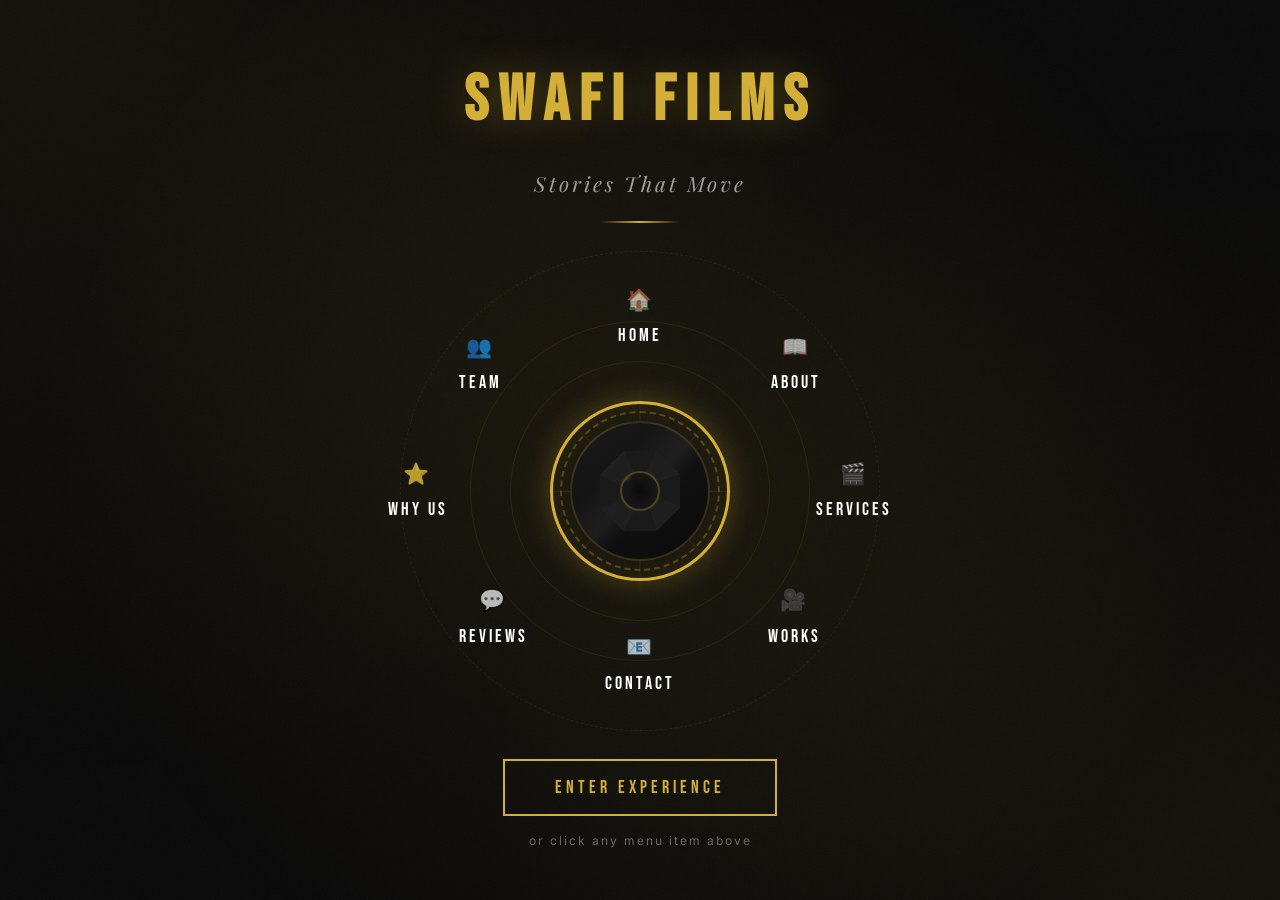
==== index.html @ fe1f670f "changes to team card-partners-contacts-mobile navbar-maps" ====
<!DOCTYPE html>
<html lang="en">
<head>
    <meta charset="UTF-8">
    <meta name="viewport" content="width=device-width, initial-scale=1.0">
    <title>Swafi Films — Stories That Move</title>
    <link rel="icon" href="images\jpeg.jpg" type="image/x-icon">
    <style>
        @import url('https://fonts.googleapis.com/css2?family=Bebas+Neue&family=Playfair+Display:wght@400;700;900&family=Inter:wght@300;400;500;600&display=swap');
        
        * {
            margin: 0;
            padding: 0;
            box-sizing: border-box;
        }
        
        :root {
            --black: #0a0a0a;
            --charcoal: #1a1a1a;
            --dark-gray: #2a2a2a;
            --gold: #d4af37;
            --gold-light: #f4d467;
            --royal-blue: #4169e1;
            --white: #ffffff;
            --gray: #a0a0a0;
        }
        
        html {
            scroll-behavior: smooth;
        }
        
        body {
            font-family: 'Inter', sans-serif;
            background: var(--black);
            color: var(--white);
            overflow-x: hidden;
            line-height: 1.6;
        }
        
        /* ===== SPLASH SCREEN ===== */
        .splash-screen {
            position: fixed;
            top: 0;
            left: 0;
            width: 100%;
            height: 100%;
            background: var(--black);
            z-index: 99999;
            display: flex;
            flex-direction: column;
            align-items: center;
            justify-content: space-between;
            padding: 50px 20px;
            transition: opacity 1s ease, visibility 1s ease, transform 1s ease;
        }
        
        .splash-screen.hidden {
            opacity: 0;
            visibility: hidden;
            transform: scale(1.1);
            pointer-events: none;
        }
        
        .splash-bg {
            position: absolute;
            top: 0;
            left: 0;
            width: 100%;
            height: 100%;
            overflow: hidden;
            pointer-events: none;
        }
        
        .splash-bg::before {
            content: '';
            position: absolute;
            top: 50%;
            left: 50%;
            transform: translate(-50%, -50%);
            width: 150%;
            height: 150%;
            background: 
                radial-gradient(circle at 50% 50%, rgba(212, 175, 55, 0.08) 0%, transparent 50%),
                radial-gradient(circle at 20% 20%, rgba(212, 175, 55, 0.05) 0%, transparent 40%),
                radial-gradient(circle at 80% 80%, rgba(212, 175, 55, 0.05) 0%, transparent 40%);
            animation: rotateBg 30s linear infinite;
        }
        
        @keyframes rotateBg {
            from { transform: translate(-50%, -50%) rotate(0deg); }
            to { transform: translate(-50%, -50%) rotate(360deg); }
        }
        
        .splash-bg::after {
            content: '';
            position: absolute;
            top: 0;
            left: 0;
            width: 100%;
            height: 100%;
            opacity: 0.03;
            background-image: url("data:image/svg+xml,%3Csvg viewBox='0 0 400 400' xmlns='http://www.w3.org/2000/svg'%3E%3Cfilter id='noiseFilter'%3E%3CfeTurbulence type='fractalNoise' baseFrequency='6.29' numOctaves='6' stitchTiles='stitch'/%3E%3C/filter%3E%3Crect width='100%25' height='100%25' filter='url(%23noiseFilter)'/%3E%3C/svg%3E");
        }
        
        /* Splash Header */
        .splash-header {
            position: relative;
            z-index: 10;
            text-align: center;
            opacity: 0;
            animation: fadeInDown 1s ease 0.3s forwards;
        }
        
        /* Custom Logo Container */
        .splash-logo-container {
            margin-bottom: 15px;
        }
        
        .splash-logo-image {
            max-width: 200px;
            height: auto;
            filter: drop-shadow(0 0 20px rgba(212, 175, 55, 0.3));
            transition: all 0.4s ease;
        }
        
        .splash-logo-image:hover {
            filter: drop-shadow(0 0 40px rgba(212, 175, 55, 0.6));
            transform: scale(1.05);
        }
        
        .splash-logo-text {
            font-family: 'Bebas Neue', sans-serif;
            font-size: clamp(2.5rem, 6vw, 4rem);
            letter-spacing: 10px;
            color: var(--gold);
            text-transform: uppercase;
            text-shadow: 0 0 40px rgba(212, 175, 55, 0.3);
        }
        
        .splash-tagline {
            font-family: 'Playfair Display', serif;
            font-size: clamp(1rem, 2vw, 1.3rem);
            font-style: italic;
            color: var(--gray);
            letter-spacing: 3px;
            margin-top: 10px;
        }
        
        .splash-divider {
            width: 80px;
            height: 2px;
            background: linear-gradient(90deg, transparent, var(--gold), transparent);
            margin: 20px auto 0;
            opacity: 0;
            animation: expandLine 1s ease 0.8s forwards;
        }
        
        @keyframes fadeInDown {
            from { opacity: 0; transform: translateY(-30px); }
            to { opacity: 1; transform: translateY(0); }
        }
        
        @keyframes expandLine {
            from { opacity: 0; width: 0; }
            to { opacity: 1; width: 80px; }
        }
        
        /* Splash Center */
        .splash-center {
            position: relative;
            z-index: 10;
            display: flex;
            align-items: center;
            justify-content: center;
            flex: 1;
        }
        
        /* Camera Lens */
        .camera-lens {
            position: relative;
            width: 180px;
            height: 180px;
            display: flex;
            align-items: center;
            justify-content: center;
        }
        
        .lens-outer {
            position: absolute;
            width: 100%;
            height: 100%;
            border-radius: 50%;
            border: 3px solid var(--gold);
            box-shadow: 0 0 30px rgba(212, 175, 55, 0.3), inset 0 0 30px rgba(212, 175, 55, 0.1);
            animation: pulseOuter 3s ease-in-out infinite;
        }
        
        @keyframes pulseOuter {
            0%, 100% { box-shadow: 0 0 30px rgba(212, 175, 55, 0.3), inset 0 0 30px rgba(212, 175, 55, 0.1); }
            50% { box-shadow: 0 0 50px rgba(212, 175, 55, 0.5), inset 0 0 40px rgba(212, 175, 55, 0.2); }
        }
        
        .focus-ring {
            position: absolute;
            width: 160px;
            height: 160px;
            border-radius: 50%;
            border: 2px dashed rgba(212, 175, 55, 0.3);
            animation: rotateFocus 10s linear infinite;
        }
        
        @keyframes rotateFocus {
            from { transform: rotate(0deg); }
            to { transform: rotate(360deg); }
        }
        
        .lens-body {
            position: absolute;
            width: 140px;
            height: 140px;
            border-radius: 50%;
            background: linear-gradient(145deg, #1a1a1a, #0a0a0a);
            border: 2px solid rgba(212, 175, 55, 0.2);
            display: flex;
            align-items: center;
            justify-content: center;
            overflow: hidden;
        }
        
        .lens-body::before {
            content: '';
            position: absolute;
            top: -50%;
            left: -50%;
            width: 200%;
            height: 200%;
            background: linear-gradient(135deg, transparent 40%, rgba(255, 255, 255, 0.03) 45%, rgba(255, 255, 255, 0.05) 50%, transparent 55%);
            animation: glassReflection 4s ease-in-out infinite;
        }
        
        @keyframes glassReflection {
            0%, 100% { transform: translateX(-30%) translateY(-30%) rotate(0deg); }
            50% { transform: translateX(30%) translateY(30%) rotate(10deg); }
        }
        
        .aperture {
            position: relative;
            width: 100px;
            height: 100px;
            display: flex;
            align-items: center;
            justify-content: center;
        }
        
        .aperture-blade {
            position: absolute;
            width: 0;
            height: 0;
            border-style: solid;
        }
        
        .aperture-blade:nth-child(1) { border-width: 50px 17px 0 17px; border-color: #1a1a1a transparent transparent transparent; transform: rotate(0deg) translateY(-15px); animation: blade1 4s ease-in-out infinite; }
        .aperture-blade:nth-child(2) { border-width: 50px 17px 0 17px; border-color: #1f1f1f transparent transparent transparent; transform: rotate(45deg) translateY(-15px); animation: blade2 4s ease-in-out infinite 0.1s; }
        .aperture-blade:nth-child(3) { border-width: 50px 17px 0 17px; border-color: #1a1a1a transparent transparent transparent; transform: rotate(90deg) translateY(-15px); animation: blade3 4s ease-in-out infinite 0.2s; }
        .aperture-blade:nth-child(4) { border-width: 50px 17px 0 17px; border-color: #1f1f1f transparent transparent transparent; transform: rotate(135deg) translateY(-15px); animation: blade4 4s ease-in-out infinite 0.3s; }
        .aperture-blade:nth-child(5) { border-width: 50px 17px 0 17px; border-color: #1a1a1a transparent transparent transparent; transform: rotate(180deg) translateY(-15px); animation: blade5 4s ease-in-out infinite 0.4s; }
        .aperture-blade:nth-child(6) { border-width: 50px 17px 0 17px; border-color: #1f1f1f transparent transparent transparent; transform: rotate(225deg) translateY(-15px); animation: blade6 4s ease-in-out infinite 0.5s; }
        .aperture-blade:nth-child(7) { border-width: 50px 17px 0 17px; border-color: #1a1a1a transparent transparent transparent; transform: rotate(270deg) translateY(-15px); animation: blade7 4s ease-in-out infinite 0.6s; }
        .aperture-blade:nth-child(8) { border-width: 50px 17px 0 17px; border-color: #1f1f1f transparent transparent transparent; transform: rotate(315deg) translateY(-15px); animation: blade8 4s ease-in-out infinite 0.7s; }
        
        @keyframes blade1 { 0%, 100% { transform: rotate(0deg) translateY(-15px); } 50% { transform: rotate(0deg) translateY(-28px); } }
        @keyframes blade2 { 0%, 100% { transform: rotate(45deg) translateY(-15px); } 50% { transform: rotate(45deg) translateY(-28px); } }
        @keyframes blade3 { 0%, 100% { transform: rotate(90deg) translateY(-15px); } 50% { transform: rotate(90deg) translateY(-28px); } }
        @keyframes blade4 { 0%, 100% { transform: rotate(135deg) translateY(-15px); } 50% { transform: rotate(135deg) translateY(-28px); } }
        @keyframes blade5 { 0%, 100% { transform: rotate(180deg) translateY(-15px); } 50% { transform: rotate(180deg) translateY(-28px); } }
        @keyframes blade6 { 0%, 100% { transform: rotate(225deg) translateY(-15px); } 50% { transform: rotate(225deg) translateY(-28px); } }
        @keyframes blade7 { 0%, 100% { transform: rotate(270deg) translateY(-15px); } 50% { transform: rotate(270deg) translateY(-28px); } }
        @keyframes blade8 { 0%, 100% { transform: rotate(315deg) translateY(-15px); } 50% { transform: rotate(315deg) translateY(-28px); } }
        
        .aperture-center {
            position: absolute;
            width: 40px;
            height: 40px;
            border-radius: 50%;
            background: radial-gradient(circle, #0a0a0a 0%, #151515 50%, #1a1a1a 100%);
            border: 2px solid rgba(212, 175, 55, 0.3);
            z-index: 10;
            animation: irisAdjust 4s ease-in-out infinite;
            overflow: hidden;
        }
        
        @keyframes irisAdjust {
            0%, 100% { width: 40px; height: 40px; }
            50% { width: 60px; height: 60px; }
        }
        
        .aperture-center::before {
            content: '';
            position: absolute;
            width: 6px;
            height: 6px;
            background: rgba(212, 175, 55, 0.8);
            border-radius: 50%;
            filter: blur(2px);
            animation: lensFlare 4s ease-in-out infinite;
        }
        
        @keyframes lensFlare {
            0%, 100% { opacity: 0.5; transform: translate(-10px, -10px); }
            50% { opacity: 1; transform: translate(10px, 10px); }
        }
        
        /* Circular Navigation */
        .circular-nav {
            position: absolute;
            width: 420px;
            height: 420px;
            display: flex;
            align-items: center;
            justify-content: center;
        }
        
        .nav-item {
            position: absolute;
            text-decoration: none;
            color: var(--white);
            font-family: 'Bebas Neue', sans-serif;
            font-size: 1.1rem;
            letter-spacing: 3px;
            text-transform: uppercase;
            transition: all 0.4s cubic-bezier(0.4, 0, 0.2, 1);
            opacity: 0;
            display: flex;
            flex-direction: column;
            align-items: center;
            gap: 5px;
            padding: 8px;
        }
        
        .nav-item .nav-icon {
            font-size: 1.3rem;
            opacity: 0.7;
            transition: all 0.3s ease;
        }
        
        .nav-item .nav-text {
            position: relative;
        }
        
        .nav-item .nav-text::after {
            content: '';
            position: absolute;
            bottom: -4px;
            left: 50%;
            transform: translateX(-50%);
            width: 0;
            height: 2px;
            background: var(--gold);
            transition: width 0.3s ease;
        }
        
        .nav-item:hover {
            color: var(--gold);
            text-shadow: 0 0 30px rgba(212, 175, 55, 0.8);
        }
        
        .nav-item:hover .nav-icon {
            opacity: 1;
            transform: scale(1.3) rotate(10deg);
        }
        
        .nav-item:hover .nav-text::after {
            width: 100%;
        }
        
        .nav-item:nth-child(1) { top: -5px; left: 50%; transform: translateX(-50%); animation: navAppear 0.6s ease 1s forwards; }
        .nav-item:nth-child(2) { top: 10%; right: 5%; animation: navAppear 0.6s ease 1.1s forwards; }
        .nav-item:nth-child(3) { top: 50%; right: -12%; transform: translateY(-50%); animation: navAppear 0.6s ease 1.2s forwards; }
        .nav-item:nth-child(4) { bottom: 10%; right: 5%; animation: navAppear 0.6s ease 1.3s forwards; }
        .nav-item:nth-child(5) { bottom: -5px; left: 50%; transform: translateX(-50%); animation: navAppear 0.6s ease 1.4s forwards; }
        .nav-item:nth-child(6) { bottom: 10%; left: 5%; animation: navAppear 0.6s ease 1.5s forwards; }
        .nav-item:nth-child(7) { top: 50%; left: -12%; transform: translateY(-50%); animation: navAppear 0.6s ease 1.6s forwards; }
        .nav-item:nth-child(8) { top: 10%; left: 5%; animation: navAppear 0.6s ease 1.7s forwards; }
        
        @keyframes navAppear {
            from { opacity: 0; }
            to { opacity: 1; }
        }
        
        .nav-item:nth-child(1):hover { transform: translateX(-50%) scale(1.15); }
        .nav-item:nth-child(3):hover { transform: translateY(-50%) scale(1.15); }
        .nav-item:nth-child(5):hover { transform: translateX(-50%) scale(1.15); }
        .nav-item:nth-child(7):hover { transform: translateY(-50%) scale(1.15); }
        
        /* Connecting Lines */
        .nav-lines {
            position: absolute;
            width: 100%;
            height: 100%;
            pointer-events: none;
        }
        
        .nav-line {
            position: absolute;
            top: 50%;
            left: 50%;
            width: 100px;
            height: 1px;
            background: linear-gradient(90deg, rgba(212, 175, 55, 0.4), transparent);
            transform-origin: left center;
            opacity: 0;
        }
        
        .nav-line:nth-child(1) { transform: rotate(-90deg); animation: lineAppear 0.5s ease 1s forwards; }
        .nav-line:nth-child(2) { transform: rotate(-45deg); animation: lineAppear 0.5s ease 1.1s forwards; }
        .nav-line:nth-child(3) { transform: rotate(0deg); animation: lineAppear 0.5s ease 1.2s forwards; }
        .nav-line:nth-child(4) { transform: rotate(45deg); animation: lineAppear 0.5s ease 1.3s forwards; }
        .nav-line:nth-child(5) { transform: rotate(90deg); animation: lineAppear 0.5s ease 1.4s forwards; }
        .nav-line:nth-child(6) { transform: rotate(135deg); animation: lineAppear 0.5s ease 1.5s forwards; }
        .nav-line:nth-child(7) { transform: rotate(180deg); animation: lineAppear 0.5s ease 1.6s forwards; }
        .nav-line:nth-child(8) { transform: rotate(225deg); animation: lineAppear 0.5s ease 1.7s forwards; }
        
        @keyframes lineAppear {
            from { opacity: 0; width: 0; }
            to { opacity: 1; width: 100px; }
        }
        
        /* Decorative Circles */
        .deco-circles {
            position: absolute;
            width: 100%;
            height: 100%;
            pointer-events: none;
        }
        
        .deco-circle {
            position: absolute;
            top: 50%;
            left: 50%;
            transform: translate(-50%, -50%);
            border: 1px solid rgba(212, 175, 55, 0.1);
            border-radius: 50%;
            opacity: 0;
        }
        
        .deco-circle:nth-child(1) { width: 260px; height: 260px; animation: decoAppear 0.8s ease 0.5s forwards, rotateDecoSlow 60s linear infinite; }
        .deco-circle:nth-child(2) { width: 340px; height: 340px; animation: decoAppear 0.8s ease 0.7s forwards, rotateDecoReverse 80s linear infinite; }
        .deco-circle:nth-child(3) { width: 480px; height: 480px; border-style: dashed; animation: decoAppear 0.8s ease 0.9s forwards, rotateDecoSlow 100s linear infinite; }
        
        @keyframes decoAppear {
            from { opacity: 0; transform: translate(-50%, -50%) scale(0.8); }
            to { opacity: 1; transform: translate(-50%, -50%) scale(1); }
        }
        
        @keyframes rotateDecoSlow {
            from { transform: translate(-50%, -50%) rotate(0deg); }
            to { transform: translate(-50%, -50%) rotate(360deg); }
        }
        
        @keyframes rotateDecoReverse {
            from { transform: translate(-50%, -50%) rotate(360deg); }
            to { transform: translate(-50%, -50%) rotate(0deg); }
        }
        
        /* Splash Footer */
        .splash-footer {
            position: relative;
            z-index: 10;
            text-align: center;
            opacity: 0;
            animation: fadeInUp 1s ease 1.8s forwards;
        }
        
        @keyframes fadeInUp {
            from { opacity: 0; transform: translateY(30px); }
            to { opacity: 1; transform: translateY(0); }
        }
        
        .enter-site {
            padding: 16px 50px;
            background: transparent;
            border: 2px solid var(--gold);
            color: var(--gold);
            font-family: 'Bebas Neue', sans-serif;
            font-size: 1.1rem;
            letter-spacing: 4px;
            text-transform: uppercase;
            cursor: pointer;
            transition: all 0.4s ease;
            position: relative;
            overflow: hidden;
        }
        
        .enter-site::before {
            content: '';
            position: absolute;
            top: 0;
            left: -100%;
            width: 100%;
            height: 100%;
            background: var(--gold);
            transition: left 0.4s ease;
            z-index: -1;
        }
        
        .enter-site:hover::before {
            left: 0;
        }
        
        .enter-site:hover {
            color: var(--black);
            box-shadow: 0 0 40px rgba(212, 175, 55, 0.5);
            transform: translateY(-3px);
        }
        
        .splash-hint {
            margin-top: 15px;
            font-size: 0.75rem;
            color: var(--gray);
            letter-spacing: 2px;
            opacity: 0.6;
        }
        
        /* ===== MAIN CONTENT ===== */
        .main-content {
            display: none;
            opacity: 0;
            transition: opacity 0.8s ease;
        }
        
        .main-content.visible {
            display: block;
            opacity: 1;
        }
        
        /* Film Grain */
        body::before {
            content: '';
            position: fixed;
            top: 0;
            left: 0;
            width: 100%;
            height: 100%;
            opacity: 0.03;
            z-index: 9998;
            pointer-events: none;
            background-image: url("data:image/svg+xml,%3Csvg viewBox='0 0 400 400' xmlns='http://www.w3.org/2000/svg'%3E%3Cfilter id='noiseFilter'%3E%3CfeTurbulence type='fractalNoise' baseFrequency='6.29' numOctaves='6' stitchTiles='stitch'/%3E%3C/filter%3E%3Crect width='100%25' height='100%25' filter='url(%23noiseFilter)'/%3E%3C/svg%3E");
        }
        
        /* Scroll Progress */
        .scroll-progress {
            position: fixed;
            top: 0;
            left: 0;
            width: 0%;
            height: 3px;
            background: linear-gradient(90deg, var(--gold), var(--gold-light));
            z-index: 10001;
        }
        
        /* Navigation */
        nav {
            position: fixed;
            top: 0;
            left: 0;
            width: 100%;
            padding: 1rem 5%;
            z-index: 1000;
            display: flex;
            justify-content: space-between;
            align-items: center;
            transition: all 0.4s ease;
            background: rgba(10, 10, 10, 0.3);
            backdrop-filter: blur(10px);
            border-bottom: 1px solid rgba(212, 175, 55, 0.1);
        }
        
        nav.scrolled {
            background: rgba(10, 10, 10, 0.85);
            backdrop-filter: blur(20px);
            padding: 0.7rem 5%;
            box-shadow: 0 5px 30px rgba(0, 0, 0, 0.3);
        }
        
        /* Logo */
        .logo {
            display: flex;
            align-items: center;
            gap: 12px;
            cursor: pointer;
            transition: all 0.3s ease;
        }
        
        .logo:hover {
            transform: scale(1.03);
        }
        
        .logo-image {
            height: 70px ;
            width: auto;
            filter: drop-shadow(0 0 10px rgba(212, 175, 55, 0.3));
            transition: all 0.3s ease;
        }
        
        .logo:hover .logo-image {
            filter: drop-shadow(0 0 20px rgba(212, 175, 55, 0.6));
        }
        
        .logo-text {
            font-family: 'Bebas Neue', sans-serif;
            font-size: 1.6rem;
            letter-spacing: 3px;
            color: var(--gold);
        }
        
        .nav-links {
            display: flex;
            gap: 2.5rem;
            list-style: none;
        }
        
        .nav-links a {
            color: var(--royal-blue);
            text-decoration: none;
            font-weight: 500;
            transition: all 0.3s ease;
            position: relative;
            padding: 5px 0;
        }
        
        .nav-links a::after {
            content: '';
            position: absolute;
            bottom: 0;
            left: 0;
            width: 0;
            height: 2px;
            background: var(--gold);
            transition: width 0.3s ease;
        }
        
        .nav-links a:hover { color: var(--gold); }
        .nav-links a:hover::after { width: 100%; }
        
        .menu-toggle {
            display: none;
            flex-direction: column;
            gap: 5px;
            cursor: pointer;
        }
        
        .menu-toggle span {
            width: 28px;
            height: 2px;
            background: var(--gold);
            transition: all 0.3s ease;
        }
        
        /* ===== ANIMATIONS ===== */
        
        .fade-up {
            opacity: 0;
            transform: translateY(60px);
            transition: all 0.8s cubic-bezier(0.4, 0, 0.2, 1);
        }
        
        .fade-up.visible {
            opacity: 1;
            transform: translateY(0);
        }
        
        .fade-left {
            opacity: 0;
            transform: translateX(-60px);
            transition: all 0.8s cubic-bezier(0.4, 0, 0.2, 1);
        }
        
        .fade-left.visible {
            opacity: 1;
            transform: translateX(0);
        }
        
        .fade-right {
            opacity: 0;
            transform: translateX(60px);
            transition: all 0.8s cubic-bezier(0.4, 0, 0.2, 1);
        }
        
        .fade-right.visible {
            opacity: 1;
            transform: translateX(0);
        }
        
        .scale-up {
            opacity: 0;
            transform: scale(0.8);
            transition: all 0.8s cubic-bezier(0.4, 0, 0.2, 1);
        }
        
        .scale-up.visible {
            opacity: 1;
            transform: scale(1);
        }
        
        .rotate-in {
            opacity: 0;
            transform: rotate(-10deg) scale(0.9);
            transition: all 0.8s cubic-bezier(0.4, 0, 0.2, 1);
        }
        
        .rotate-in.visible {
            opacity: 1;
            transform: rotate(0) scale(1);
        }
        
        .stagger-children > * {
            opacity: 0;
            transform: translateY(40px);
            transition: all 0.6s cubic-bezier(0.4, 0, 0.2, 1);
        }
        
        .stagger-children.visible > *:nth-child(1) { transition-delay: 0.1s; opacity: 1; transform: translateY(0); }
        .stagger-children.visible > *:nth-child(2) { transition-delay: 0.2s; opacity: 1; transform: translateY(0); }
        .stagger-children.visible > *:nth-child(3) { transition-delay: 0.3s; opacity: 1; transform: translateY(0); }
        .stagger-children.visible > *:nth-child(4) { transition-delay: 0.4s; opacity: 1; transform: translateY(0); }
        .stagger-children.visible > *:nth-child(5) { transition-delay: 0.5s; opacity: 1; transform: translateY(0); }
        .stagger-children.visible > *:nth-child(6) { transition-delay: 0.6s; opacity: 1; transform: translateY(0); }
        .stagger-children.visible > *:nth-child(n+7) { 
            transition-delay: 0.7s; 
            opacity: 1; 
            transform: translateY(0); 
        }

        /* Float Animation */
        @keyframes float {
            0%, 100% { transform: translateY(0); }
            50% { transform: translateY(-10px); }
        }
        
        .float {
            animation: float 3s ease-in-out infinite;
        }
        
        /* Pulse Animation */
        @keyframes pulse {
            0%, 100% { transform: scale(1); }
            50% { transform: scale(1.05); }
        }
        
        .pulse {
            animation: pulse 2s ease-in-out infinite;
        }
        
        /* Glow Animation */
        @keyframes glow {
            0%, 100% { box-shadow: 0 0 20px rgba(212, 175, 55, 0.3); }
            50% { box-shadow: 0 0 40px rgba(212, 175, 55, 0.6); }
        }
        
        /* Sections */
        section {
            padding: 8rem 5%;
            position: relative;
            overflow: hidden;
        }
        
        .section-title {
            font-family: 'Playfair Display', serif;
            font-size: clamp(2.5rem, 5vw, 4rem);
            font-weight: 900;
            color: var(--gold);
            margin-bottom: 1rem;
        }
        
        .section-subtitle {
            font-size: 1.2rem;
            color: var(--gray);
            margin-bottom: 4rem;
        }
        
        /* ===== HERO WITH PARALLAX ===== */
        .hero {
            height: 100vh;
            position: relative;
            display: flex;
            align-items: center;
            justify-content: center;
            overflow: hidden;
        }
        
        .hero-parallax-bg {
            position: absolute;
            top: -20%;
            left: 0;
            width: 100%;
            height: 140%;
            z-index: 1;
            will-change: transform;
        }
        
        .slideshow {
            position: absolute;
            top: 0;
            left: 0;
            width: 100%;
            height: 100%;
        }
        
        .slide {
            position: absolute;
            top: 0;
            left: 0;
            width: 100%;
            height: 100%;
            opacity: 0;
            visibility: hidden;
            transition: all 1s ease;
        }
        
        .slide.active {
            opacity: 1;
            visibility: visible;
        }
        
        .slide-bg {
            width: 100%;
            height: 100%;
            background-size: cover;
            background-position: center;
            background-attachment: fixed; /* Parallax effect */
            transition: transform 8s ease;
        }
        
        .slide.active .slide-bg {
            transform: scale(1.05);
        }
        
        .slide::after {
            content: '';
            position: absolute;
            top: 0;
            left: 0;
            width: 100%;
            height: 100%;
            background: linear-gradient(to bottom, rgba(10,10,10,0.4) 0%, rgba(10,10,10,0.6) 50%, rgba(10,10,10,0.95) 100%);
            z-index: 2;
        }
        
        .slide-content {
            position: absolute;
            top: 50%;
            left: 50%;
            transform: translate(-50%, -50%);
            z-index: 10;
            text-align: center;
            max-width: 1000px;
            width: 90%;
        }
        
        .slide-tag {
            display: inline-block;
            padding: 0.5rem 1.5rem;
            background: rgba(212, 175, 55, 0.2);
            border: 1px solid var(--gold);
            color: var(--gold);
            font-size: 0.85rem;
            font-weight: 600;
            letter-spacing: 3px;
            margin-bottom: 1.5rem;
            opacity: 0;
            transform: translateY(30px);
            transition: all 0.6s ease;
        }
        
        .slide.active .slide-tag {
            opacity: 1;
            transform: translateY(0);
            transition-delay: 0.3s;
        }
        
        .slide-title {
            font-family: 'Playfair Display', serif;
            font-size: clamp(2.5rem, 7vw, 5rem);
            font-weight: 900;
            line-height: 1.1;
            margin-bottom: 1.5rem;
            background: linear-gradient(135deg, var(--white), var(--gold-light), var(--gold));
            background-size: 200% 200%;
            -webkit-background-clip: text;
            -webkit-text-fill-color: transparent;
            opacity: 0;
            transform: translateY(50px);
            transition: all 0.8s ease;
        }
        
        .slide.active .slide-title {
            opacity: 1;
            transform: translateY(0);
            transition-delay: 0.5s;
            animation: shimmer 3s ease-in-out infinite, textGlow 2s ease-in-out infinite;
        }
        
        @keyframes shimmer {
            0%, 100% { background-position: 0% 50%; }
            50% { background-position: 100% 50%; }
        }
        
        @keyframes textGlow {
            0%, 100% { filter: drop-shadow(0 0 10px rgba(212, 175, 55, 0.3)); }
            50% { filter: drop-shadow(0 0 25px rgba(212, 175, 55, 0.6)); }
        }
        
        .slide-description {
            font-size: clamp(1rem, 2vw, 1.3rem);
            color: rgba(255,255,255,0.9);
            margin-bottom: 2.5rem;
            max-width: 700px;
            margin-left: auto;
            margin-right: auto;
            opacity: 0;
            transform: translateY(30px);
            transition: all 0.8s ease;
        }
        
        .slide.active .slide-description {
            opacity: 1;
            transform: translateY(0);
            transition-delay: 0.7s;
        }
        
        .slide-cta {
            display: flex;
            gap: 1.5rem;
            justify-content: center;
            flex-wrap: wrap;
            opacity: 0;
            transform: translateY(30px);
            transition: all 0.8s ease;
        }
        
        .slide.active .slide-cta {
            opacity: 1;
            transform: translateY(0);
            transition-delay: 0.9s;
        }
        
        /* Buttons */
        .btn {
            padding: 1rem 2.5rem;
            font-size: 1rem;
            font-weight: 600;
            text-decoration: none;
            border: none;
            cursor: pointer;
            transition: all 0.4s cubic-bezier(0.4, 0, 0.2, 1);
            text-transform: uppercase;
            letter-spacing: 1px;
            position: relative;
            overflow: hidden;
        }
        
        .btn::after {
            content: '';
            position: absolute;
            top: 50%;
            left: 50%;
            width: 0;
            height: 0;
            background: rgba(255,255,255,0.2);
            border-radius: 50%;
            transform: translate(-50%, -50%);
            transition: all 0.5s ease;
        }
        
        .btn:hover::after {
            width: 300px;
            height: 300px;
        }
        
        .btn-primary {
            background: var(--gold);
            color: var(--black);
        }
        
        .btn-primary:hover {
            transform: translateY(-5px);
            box-shadow: 0 20px 40px rgba(212, 175, 55, 0.4);
        }
        
        .btn-secondary {
            background: rgba(255,255,255,0.1);
            color: var(--white);
            border: 2px solid var(--gold);
        }
        
        .btn-secondary:hover {
            background: var(--gold);
            color: var(--black);
            transform: translateY(-5px);
        }
        
        /* Slide Navigation */
        .slide-arrow {
            position: absolute;
            top: 50%;
            transform: translateY(-50%);
            z-index: 100;
            width: 60px;
            height: 60px;
            background: rgba(212, 175, 55, 0.1);
            border: 2px solid rgba(212, 175, 55, 0.5);
            border-radius: 50%;
            display: flex;
            align-items: center;
            justify-content: center;
            cursor: pointer;
            transition: all 0.4s ease;
            color: var(--gold);
            font-size: 1.5rem;
            backdrop-filter: blur(5px);
        }
        
        .slide-arrow:hover {
            background: var(--gold);
            color: var(--black);
            transform: translateY(-50%) scale(1.1);
            box-shadow: 0 0 30px rgba(212, 175, 55, 0.5);
        }
        
        .slide-arrow.prev { left: 3%; }
        .slide-arrow.next { right: 3%; }
        
        .slide-progress {
            position: absolute;
            bottom: 100px;
            left: 50%;
            transform: translateX(-50%);
            z-index: 100;
            display: flex;
            gap: 12px;
        }
        
        .progress-bar {
            width: 80px;
            height: 4px;
            background: rgba(255,255,255,0.2);
            border-radius: 4px;
            overflow: hidden;
            cursor: pointer;
            transition: all 0.3s ease;
        }
        
        .progress-bar:hover {
            transform: scaleY(1.5);
            background: rgba(255,255,255,0.3);
        }
        
        .progress-fill {
            width: 0%;
            height: 100%;
            background: var(--gold);
            border-radius: 4px;
        }
        
        .progress-bar.active .progress-fill {
            animation: progressFill 6s linear forwards;
        }
        
        @keyframes progressFill {
            from { width: 0%; }
            to { width: 100%; }
        }
        
        .slide-counter {
            position: absolute;
            bottom: 40px;
            right: 5%;
            z-index: 100;
            font-family: 'Bebas Neue', sans-serif;
            color: var(--gold);
            font-size: 1.2rem;
            letter-spacing: 2px;
        }
        
        .slide-counter .current { font-size: 2.5rem; }
        .slide-counter .separator { margin: 0 8px; color: var(--gray); }
        .slide-counter .total { color: var(--gray); }
        
        .scroll-indicator {
            position: absolute;
            bottom: 40px;
            left: 50%;
            transform: translateX(-50%);
            z-index: 100;
            display: flex;
            flex-direction: column;
            align-items: center;
            gap: 10px;
            animation: float 2s ease-in-out infinite;
        }
        
        .scroll-indicator span {
            font-size: 0.7rem;
            color: rgba(255,255,255,0.6);
            text-transform: uppercase;
            letter-spacing: 3px;
        }
        
        .scroll-indicator .mouse {
            width: 26px;
            height: 42px;
            border: 2px solid var(--gold);
            border-radius: 15px;
            position: relative;
        }
        
        .scroll-indicator .mouse::before {
            content: '';
            position: absolute;
            top: 8px;
            left: 50%;
            transform: translateX(-50%);
            width: 4px;
            height: 10px;
            background: var(--gold);
            border-radius: 2px;
            animation: scrollWheel 2s ease-in-out infinite;
        }
        
        @keyframes scrollWheel {
            0%, 100% { transform: translateX(-50%) translateY(0); opacity: 1; }
            50% { transform: translateX(-50%) translateY(12px); opacity: 0.3; }
        }
        
        /* ===== ABOUT SECTION ===== */
        .about {
            background: var(--charcoal);
            position: relative;
        }
        
        .about::before {
            content: '';
            position: absolute;
            top: 0;
            left: 0;
            width: 100%;
            height: 100%;
            background: radial-gradient(circle at 80% 20%, rgba(212, 175, 55, 0.05) 0%, transparent 50%);
            pointer-events: none;
        }
        
        .about-content {
            max-width: 1000px;
            margin: 0 auto;
            text-align: center;
        }
        
        .about p {
            font-size: 1.3rem;
            line-height: 2;
            color: var(--white);
            margin-bottom: 1.5rem;
        }
        
        .about .highlight {
            color: var(--gold);
            font-weight: 600;
            position: relative;
        }
        
        .about .highlight::after {
            content: '';
            position: absolute;
            bottom: 0;
            left: 0;
            width: 100%;
            height: 2px;
            background: var(--gold);
            transform: scaleX(0);
            transition: transform 0.5s ease;
        }
        
        .about .highlight:hover::after {
            transform: scaleX(1);
        }
        
        .line-reveal {
            width: 0;
            height: 2px;
            background: var(--gold);
            margin: 2rem auto;
            transition: width 1s ease;
        }
        
        .line-reveal.visible {
            width: 100px;
        }

        /* ===== OUR TEAM ===== */
        /* ===== TEAM ===== */
.team {
    position: relative;
    background: var(--charcoal);
    padding: 8rem 5%;
    overflow: hidden;
}

.team-grid {
    display: grid;
    grid-template-columns: repeat(3, 1fr);
    gap: 1.5rem;
    max-width: 1000px;
    margin: 0 auto;
}

.team-card {
    display: flex;
    flex-direction: row;
    height: 160px;
    overflow: hidden;
    border-radius: 12px;
    background: rgba(26, 26, 26, 0.9);
    border: 1px solid rgba(212, 175, 55, 0.15);
    transition: transform 0.4s ease, border-color 0.4s ease, box-shadow 0.4s ease;
}

.team-card:hover {
    transform: translateY(-6px);
    border-color: var(--gold);
    box-shadow: 0 20px 40px rgba(0,0,0,0.4);
}

.team-img {
    width: 130px;
    min-width: 130px;
    height: 100%;
    overflow: hidden;
    flex-shrink: 0;
}

.team-img img {
    width: 100%;
    height: 100%;
    object-fit: cover;
    object-position: top center;
    display: block;
    transition: transform 0.5s ease;
}

.team-card:hover .team-img img {
    transform: scale(1.06);
}

.team-info {
    display: flex;
    flex-direction: column;
    justify-content: center;
    text-align: left;
    padding: 1rem 1.5rem;
    background: none;
}

.team-info h3 {
    font-family: 'Playfair Display', serif;
    font-size: 1.1rem;
    color: var(--gold);
    margin-bottom: 0.3rem;
}

.team-info p {
    color: var(--gray);
    font-size: 0.85rem;
    letter-spacing: 1px;
}

@media (max-width: 968px) {
    .team-grid { grid-template-columns: repeat(2, 1fr); }
}

@media (max-width: 640px) {
    .team-grid { grid-template-columns: 1fr; }
}

        /* Responsive */
        @media (max-width: 968px) {
            .team-grid {
                grid-template-columns: repeat(2, 1fr);
                gap: 1.5rem;
            }
        }
        @media (max-width: 640px) { 
           .team-grid {
                grid-template-columns: 1fr;
            }
        }
        
        /* Stats */
        .stats {
            display: flex;
            justify-content: space-between;
            gap: 2rem;
            margin-top: 4rem;
            padding: 3rem 2rem;
            background: rgba(10,10,10,0.5);
            border: 1px solid rgba(212, 175, 55, 0.2);
            border-radius: 15px;
            backdrop-filter: blur(10px);
        }
        
        .stat-item {
            text-align: center;
            flex: 1;
            position: relative;
            transition: all 0.4s ease;
        }
        
        .stat-item:hover {
            transform: translateY(-10px);
        }
        
        .stat-item:not(:last-child)::after {
            content: '';
            position: absolute;
            right: 0;
            top: 50%;
            transform: translateY(-50%);
            height: 60%;
            width: 1px;
            background: linear-gradient(to bottom, transparent, rgba(212, 175, 55, 0.3), transparent);
        }
        
        .stat-icon {
            font-size: 2.5rem;
            margin-bottom: 0.8rem;
            display: inline-block;
            animation: float 3s ease-in-out infinite;
        }
        
        .stat-item:nth-child(2) .stat-icon { animation-delay: 0.5s; }
        .stat-item:nth-child(3) .stat-icon { animation-delay: 1s; }
        .stat-item:nth-child(4) .stat-icon { animation-delay: 1.5s; }
        
        .stat-number {
            font-family: 'Bebas Neue', sans-serif;
            font-size: clamp(2.5rem, 4vw, 3.5rem);
            color: var(--gold);
            text-shadow: 0 0 20px rgba(212, 175, 55, 0.3);
        }
        
        .stat-label {
            color: var(--gray);
            font-size: 0.85rem;
            text-transform: uppercase;
            letter-spacing: 2px;
        }
        
        /* ===== SERVICES WITH PARALLAX ===== */
        .services {
            position: relative;
            min-height: 100vh;
            display: flex;
            align-items: center;
            overflow: hidden;
        }
        
        .services-parallax-bg {
            position: absolute;
            top: -30%;
            left: 0;
            width: 100%;
            height: 160%;
            z-index: 1;
            will-change: transform;
        }
        
        .services-parallax-bg img {
            width: 100%;
            height: 100%;
            object-fit: cover;
        }
        
        .services-parallax-bg::after {
            content: '';
            position: absolute;
            top: 0;
            left: 0;
            width: 100%;
            height: 100%;
            background: linear-gradient(135deg, rgba(10,10,10,0.95) 0%, rgba(10,10,10,0.85) 50%, rgba(10,10,10,0.95) 100%);
            z-index: 2;
        }
        
        .services-parallax-bg::before {
            content: '';
            position: absolute;
            top: 0;
            left: 0;
            width: 100%;
            height: 100%;
            background: 
                radial-gradient(circle at 20% 30%, rgba(212, 175, 55, 0.08) 0%, transparent 40%),
                radial-gradient(circle at 80% 70%, rgba(212, 175, 55, 0.08) 0%, transparent 40%);
            z-index: 3;
            pointer-events: none;
        }
        
        .services-content {
            position: relative;
            z-index: 10;
            max-width: 1400px;
            margin: 0 auto;
            width: 100%;
            padding: 5rem 5%;
        }
        
        .services-header {
            text-align: center;
            margin-bottom: 4rem;
        }
        
        .services-grid {
            display: grid;
            grid-template-columns: repeat(3, 1fr);
            gap: 2.5rem;
        }
        
        .service-card {
            background: rgba(26,26,26,0.7);
            backdrop-filter: blur(10px);
            padding: 2.5rem 2rem;
            border: 1px solid rgba(212, 175, 55, 0.15);
            border-left: 4px solid var(--gold);
            text-align: center;
            transition: all 0.5s cubic-bezier(0.4, 0, 0.2, 1);
            position: relative;
            overflow: hidden;
        }
        
        .service-card::before {
            content: '';
            position: absolute;
            top: 0;
            left: 0;
            width: 100%;
            height: 100%;
            background: linear-gradient(135deg, rgba(212, 175, 55, 0.1) 0%, transparent 100%);
            opacity: 0;
            transition: opacity 0.5s ease;
        }
        
        .service-card:hover::before {
            opacity: 1;
        }
        
        .service-card:hover {
            transform: translateY(-20px) scale(1.02);
            box-shadow: 0 30px 60px rgba(0,0,0,0.4), 0 0 30px rgba(212, 175, 55, 0.1);
            border-color: var(--gold);
        }
        
        .service-icon {
            font-size: 4rem;
            margin-bottom: 1.5rem;
            display: inline-block;
            transition: all 0.5s ease;
        }
        
        .service-card:hover .service-icon {
            transform: scale(1.2) rotateY(360deg);
        }
        
        .service-number {
            position: absolute;
            top: 1rem;
            right: 1rem;
            width: 40px;
            height: 40px;
            background: rgba(212, 175, 55, 0.2);
            border: 1px solid var(--gold);
            border-radius: 50%;
            display: flex;
            align-items: center;
            justify-content: center;
            font-family: 'Bebas Neue', sans-serif;
            font-size: 1.1rem;
            color: var(--gold);
            transition: all 0.5s ease;
        }
        
        .service-card:hover .service-number {
            background: var(--gold);
            color: var(--black);
            transform: rotate(360deg) scale(1.1);
        }
        
        .service-card h3 {
            font-family: 'Playfair Display', serif;
            font-size: 1.4rem;
            color: var(--gold);
            margin-bottom: 1rem;
            transition: all 0.3s ease;
        }
        
        .service-card:hover h3 {
            text-shadow: 0 0 20px rgba(212, 175, 55, 0.5);
        }
        
        .service-card p {
            color: var(--gray);
            line-height: 1.8;
            position: relative;
            z-index: 1;
        }

        /* ===== PARTNERS CAROUSEL ===== */
        .partners {
            background: var(--charcoal);
            padding: 6rem 5%;
            overflow: hidden;
            text-align: center;
        }
        .partners-carousel {
            overflow: hidden;
            white-space: nowrap;
            position: relative;
            margin-top: 3rem;
            mask-image: linear-gradient(to right, transparent, black 10%, black 90%, transparent);
            -webkit-mask-image: linear-gradient(to right, transparent, black 10%, black 90%, transparent);
        }
        .partners-track {
            display: inline-flex;
            animation: scrollPartners 20s linear infinite;
            will-change: transform;
        }
        .partners-carousel:hover .partners-track {
            animation-play-state: paused;
        }
        .partner-item {
            width: 75px;
            height: 75px;
            margin: 0 20px;
            border-radius: 50%;
            overflow: hidden;
            background: var(--dark-gray);
            display: flex;
            align-items: center;
            justify-content: center;
            border: 2px solid var(--royal-blue);
            box-shadow: 0 10px 20px rgba(0,0,0,0.3);
            transition: all 0.3s ease;
        }
        .partner-item:hover {
            transform: scale(1.15);
            border-color: var(--gold-light);
            box-shadow: 0 15px 30px var(--royal-blue);
        }
        .partner-item img {
            width: 100%;
            height: 100%;
            object-fit: cover;
            border-radius: 50%;
        }

        @keyframes scrollPartners {
            0% { transform: translateX(0); }
            100% { transform: translateX(-50%); }
        }
        
        /* ===== PORTFOLIO ===== */
        .portfolio {
            background: var(--charcoal);
        }
        
        .portfolio-filters {
            display: flex;
            gap: 1.5rem;
            justify-content: center;
            margin-bottom: 3rem;
            flex-wrap: wrap;
        }
        
        .filter-btn {
            padding: 0.8rem 2rem;
            background: transparent;
            border: 2px solid var(--dark-gray);
            color: var(--gray);
            cursor: pointer;
            transition: all 0.4s cubic-bezier(0.4, 0, 0.2, 1);
            text-transform: uppercase;
            font-weight: 600;
            letter-spacing: 1px;
            position: relative;
            overflow: hidden;
        }
        
        .filter-btn::before {
            content: '';
            position: absolute;
            top: 50%;
            left: 50%;
            width: 0;
            height: 0;
            background: rgba(212, 175, 55, 0.2);
            border-radius: 50%;
            transform: translate(-50%, -50%);
            transition: all 0.5s ease;
        }
        
        .filter-btn:hover::before,
        .filter-btn.active::before {
            width: 200px;
            height: 200px;
        }
        
        .filter-btn.active,
        .filter-btn:hover {
            border-color: var(--gold);
            color: var(--gold);
        }
        
        .portfolio-grid {
            display: grid;
            grid-template-columns: repeat(auto-fit, minmax(350px, 1fr));
            gap: 2rem;
        }
        
        .portfolio-item {
            position: relative;
            aspect-ratio: 16/9;
            overflow: hidden;
            cursor: pointer;
            border-radius: 10px;
        }
        
        .portfolio-item img {
            width: 100%;
            height: 100%;
            object-fit: cover;
            transition: all 0.8s cubic-bezier(0.4, 0, 0.2, 1);
        }
        
        .portfolio-overlay {
            position: absolute;
            top: 0;
            left: 0;
            width: 100%;
            height: 100%;
            background: linear-gradient(to top, rgba(10,10,10,0.98) 0%, rgba(10,10,10,0.3) 50%, transparent 100%);
            display: flex;
            flex-direction: column;
            justify-content: flex-end;
            padding: 2rem;
            opacity: 0;
            transition: all 0.5s ease;
        }
        
        .portfolio-item:hover img {
            transform: scale(1.15) rotate(2deg);
            filter: brightness(0.7);
        }
        
        .portfolio-item:hover .portfolio-overlay {
            opacity: 1;
        }
        
        .portfolio-overlay h3 {
            color: var(--gold);
            font-size: 1.5rem;
            margin-bottom: 0.5rem;
            transform: translateY(30px);
            transition: all 0.5s ease 0.1s;
        }
        
        .portfolio-overlay p {
            color: var(--gray);
            transform: translateY(30px);
            transition: all 0.5s ease 0.2s;
        }
        
        .portfolio-item:hover .portfolio-overlay h3,
        .portfolio-item:hover .portfolio-overlay p {
            transform: translateY(0);
        }
        
        .portfolio-overlay .play-btn {
            position: absolute;
            top: 50%;
            left: 50%;
            transform: translate(-50%, -50%) scale(0);
            width: 80px;
            height: 80px;
            background: var(--gold);
            border-radius: 50%;
            display: flex;
            align-items: center;
            justify-content: center;
            font-size: 2rem;
            color: var(--black);
            transition: all 0.5s cubic-bezier(0.4, 0, 0.2, 1);
            box-shadow: 0 0 30px rgba(212, 175, 55, 0.5);
        }
        
        .portfolio-item:hover .play-btn {
            transform: translate(-50%, -50%) scale(1);
        }
        
        .play-btn:hover {
            transform: translate(-50%, -50%) scale(1.1) !important;
        }
        
        /* ===== WHY SECTION ===== */
        .why-swafi {
            background: var(--black);
            text-align: center;
            position: relative;
            overflow: hidden;
        }
        
        .why-swafi::before {
            content: '';
            position: absolute;
            top: 50%;
            left: 50%;
            transform: translate(-50%, -50%);
            width: 800px;
            height: 800px;
            background: radial-gradient(circle, rgba(212, 175, 55, 0.05) 0%, transparent 60%);
            pointer-events: none;
            animation: pulse 4s ease-in-out infinite;
        }
        
        .why-grid {
            display: grid;
            grid-template-columns: repeat(auto-fit, minmax(250px, 1fr));
            gap: 3rem;
            margin-top: 4rem;
        }
        
        .why-item {
            text-align: center;
            padding: 2.5rem 2rem;
            transition: all 0.5s cubic-bezier(0.4, 0, 0.2, 1);
            position: relative;
        }
        
        .why-item::before {
            content: '';
            position: absolute;
            top: 0;
            left: 50%;
            transform: translateX(-50%);
            width: 0;
            height: 3px;
            background: var(--gold);
            transition: width 0.5s ease;
        }
        
        .why-item:hover::before {
            width: 80%;
        }
        
        .why-item:hover {
            transform: translateY(-15px);
        }
        
        .why-icon {
            font-size: 4rem;
            margin-bottom: 1.5rem;
            display: inline-block;
            transition: all 0.5s ease;
        }
        
        .why-item:hover .why-icon {
            transform: scale(1.2) rotate(10deg);
            filter: drop-shadow(0 0 20px rgba(212, 175, 55, 0.6));
        }
        
        .why-item h3 {
            font-size: 1.5rem;
            margin-bottom: 1rem;
            color: var(--white);
            transition: color 0.3s ease;
        }
        
        .why-item:hover h3 {
            color: var(--gold);
        }
        
        .why-item p {
            color: var(--gray);
            line-height: 1.8;
        }
        
        /* ===== TESTIMONIALS ===== */
        .testimonials {
            background: var(--charcoal);
            text-align: center;
            position: relative;
            overflow: hidden;
        }
        
        .testimonials::before {
            content: '❝';
            position: absolute;
            top: 20%;
            left: 10%;
            font-size: 15rem;
            color: rgba(212, 175, 55, 0.03);
            font-family: serif;
            pointer-events: none;
        }
        
        .testimonial-slider {
            max-width: 900px;
            margin: 0 auto;
        }
        
        .testimonial-item {
            padding: 3rem;
        }
        
        .quote-icon {
            font-size: 4rem;
            color: var(--gold);
            opacity: 0.4;
            margin-bottom: 1.5rem;
            display: inline-block;
            animation: float 3s ease-in-out infinite;
        }
        
        .testimonial-text {
            font-size: 1.5rem;
            font-style: italic;
            color: var(--white);
            line-height: 1.8;
            margin-bottom: 2rem;
            position: relative;
        }
        
        .testimonial-author {
            color: var(--gold);
            font-weight: 600;
            font-size: 1.1rem;
        }
        
        .testimonial-role {
            color: var(--gray);
            margin-top: 0.3rem;
        }
        
        /* ===== CONTACT ===== */
        .contact {
            background: var(--black);
            position: relative;
        }
        
        .contact::before {
            content: '';
            position: absolute;
            top: 0;
            right: 0;
            width: 50%;
            height: 100%;
            background: radial-gradient(circle at 100% 50%, rgba(212, 175, 55, 0.05) 0%, transparent 50%);
            pointer-events: none;
        }
        
        .contact-container {
            display: grid;
            grid-template-columns: repeat(2, 1fr);
            gap: 1px;                        /* hair-thin gaps = feels like a luxury grid */
            max-width: 700px;
            margin: 3rem auto 0;
            border: 1px solid rgba(212,175,55,0.15);
            background: rgba(212,175,55,0.08); /* the gap color */
        }
        
        .contact-info {
            display: flex;
            flex-direction: column;
            gap: 2rem;
        }
        
        .contact-item {
            display: flex;
            flex-direction: column;
            align-items: center;
            gap: 0.75rem;
            padding: 2.5rem 1.5rem;
            background: var(--black);         /* covers the gold gap bg */
            text-align: center;
            transition: background 0.3s ease;
            border: none;                     /* remove old border */
        }
        
        .contact-item::before {
            content: '';
            position: absolute;
            top: 0;
            left: -100%;
            width: 100%;
            height: 100%;
            background: linear-gradient(90deg, transparent, rgba(212, 175, 55, 0.1), transparent);
            transition: left 0.5s ease;
        }
        
        .contact-item:hover::before {
            left: 100%;
        }
        
        .contact-item:hover {
            background: rgba(212,175,55,0.04);
            transform: none;                  /* remove the old slide effect */
        }
        
        .contact-icon {
            font-size: 1.4rem;
            width: 48px; height: 48px;
            background: transparent;
            border: 1px solid rgba(212,175,55,0.4);
            border-radius: 50%;
            display: flex; align-items: center; justify-content: center;
        }
        
        .contact-item:hover .contact-icon {
            transform: scale(1.2) rotate(10deg);
        }
        
        .contact-details h3 {
            font-size: 0.65rem;
            letter-spacing: 3px;
            text-transform: uppercase;
            color: var(--gold);
            margin-bottom: 0.3rem;
        }
        
        .contact-details p {
            color: var(--gray);
        }
        .contact-details p, .contact-details a {
            color: rgba(255,255,255,0.75);
            font-size: 0.95rem;
        }
        
        .contact-form {
            display: flex;
            flex-direction: column;
            gap: 1.5rem;
        }
        
        .form-group {
            display: flex;
            flex-direction: column;
            gap: 0.5rem;
            position: relative;
        }
        
        .form-group label {
            color: var(--gray);
            font-weight: 500;
            transition: color 0.3s ease;
        }
        
        .form-group input,
        .form-group textarea {
            padding: 1.2rem;
            background: var(--charcoal);
            border: 2px solid var(--dark-gray);
            color: var(--white);
            font-family: 'Inter', sans-serif;
            transition: all 0.4s ease;
            border-radius: 5px;
        }
        
        .form-group input:focus,
        .form-group textarea:focus {
            outline: none;
            border-color: var(--gold);
            box-shadow: 0 0 20px rgba(212, 175, 55, 0.2);
        }
        
        .form-group input:focus + label,
        .form-group textarea:focus + label {
            color: var(--gold);
        }
        
        .form-group textarea {
            resize: vertical;
            min-height: 150px;
        }
        
        .map-container {
            margin-top: 4rem;
            height: 300px;
            background: var(--charcoal);
            position: relative;
            border-radius: 10px;
            overflow: hidden;
        }
        
        .map-overlay {
            position: absolute;
            top: 0;
            left: 0;
            width: 100%;
            height: 100%;
            background: linear-gradient(135deg, var(--black), rgba(26,26,26,0.9));
            display: flex;
            align-items: center;
            justify-content: center;
            flex-direction: column;
            gap: 1rem;
        }
        
        .map-icon {
            font-size: 4rem;
            animation: float 2s ease-in-out infinite;
        }
        
        .map-overlay h3 {
            font-size: 1.5rem;
            color: var(--gold);
        }
        
        .map-overlay p {
            color: var(--gray);
        }
        
        /* ===== FOOTER ===== */
        footer {
            background: var(--charcoal);
            padding: 4rem 5% 2rem;
            border-top: 1px solid var(--dark-gray);
        }
        
        .footer-content {
            display: flex;
            justify-content: space-between;
            align-items: center;
            flex-wrap: wrap;
            gap: 2rem;
            margin-bottom: 2rem;
        }
        
        .footer-logo {
            display: flex;
            align-items: center;
            gap: 10px;
        }
        
        .footer-logo-image {
            height: 40px;
            width: auto;
        }
        
        .footer-logo-text {
            font-family: 'Bebas Neue', sans-serif;
            font-size: 1.8rem;
            color: var(--gold);
            letter-spacing: 3px;
        }
        
        .social-links {
            display: flex;
            gap: 1rem;
        }
        
        .social-links a {
            color: var(--gray);
            font-size: 1.5rem;
            width: 50px;
            height: 50px;
            border: 1px solid var(--dark-gray);
            border-radius: 50%;
            display: flex;
            align-items: center;
            justify-content: center;
            text-decoration: none;
            transition: all 0.4s cubic-bezier(0.4, 0, 0.2, 1);
        }
        
        .social-links a:hover {
            color: var(--gold);
            border-color: var(--gold);
            transform: translateY(-5px) rotate(360deg);
            box-shadow: 0 10px 30px rgba(212, 175, 55, 0.3);
        }
        
        .footer-bottom {
            text-align: center;
            padding-top: 2rem;
            border-top: 1px solid var(--dark-gray);
        }
        
        .footer-bottom p {
            color: var(--gray);
            font-size: 0.9rem;
        }
        
        .tagline {
            color: var(--gold);
            font-style: italic;
            margin-top: 0.5rem;
            font-family: 'Playfair Display', serif;
            font-size: 1.1rem;
        }
        
        /* ===== SCROLL TO TOP ===== */
        .scroll-top {
            position: fixed;
            bottom: 2rem;
            right: 2rem;
            width: 55px;
            height: 55px;
            background: var(--gold);
            color: var(--black);
            border: none;
            cursor: pointer;
            font-size: 1.5rem;
            opacity: 0;
            visibility: hidden;
            transition: all 0.4s cubic-bezier(0.4, 0, 0.2, 1);
            z-index: 999;
            display: flex;
            align-items: center;
            justify-content: center;
            border-radius: 50%;
            box-shadow: 0 5px 20px rgba(212, 175, 55, 0.3);
        }
        
        .scroll-top.visible {
            opacity: 1;
            visibility: visible;
        }
        
        .scroll-top:hover {
            transform: translateY(-8px) scale(1.1);
            box-shadow: 0 15px 40px rgba(212, 175, 55, 0.5);
        }
        
        /* ===== RESPONSIVE ===== */
        @media (max-width: 968px) {
            nav {
                padding: 0.4rem 5%;
            }
            .nav-links {
                position: fixed;
                top: 0;
                right: -100%;
                height: 100vh;
                width: 70%;
                background: rgba(10,10,10,0.98);
                backdrop-filter: blur(20px);
                flex-direction: column;
                justify-content: center;
                align-items: center;
                gap: 3rem;
                transition: right 0.5s ease;
            }
            
            .nav-links.active { right: 0; }
            .menu-toggle { display: flex; }
            
            .menu-toggle.active span:nth-child(1) { transform: rotate(45deg) translate(8px, 8px); }
            .menu-toggle.active span:nth-child(2) { opacity: 0; }
            .menu-toggle.active span:nth-child(3) { transform: rotate(-45deg) translate(7px, -7px); }
            
            .services-grid { grid-template-columns: repeat(2, 1fr); }
            .contact-container { grid-template-columns: 1fr; }
            .portfolio-grid { grid-template-columns: 1fr; }
            
            .slide-arrow { display: none; }
            .slide-counter { display: none; }
            
            .slide-bg {
                background-attachment: scroll; /* Disable parallax on mobile */
            }
            
            /* Splash responsive */
            .splash-screen { padding: 30px 15px; }
            .circular-nav { width: 300px; height: 300px; }
            .camera-lens { width: 130px; height: 130px; }
            .lens-body { width: 110px; height: 110px; }
            .focus-ring { width: 120px; height: 120px; }
            .aperture { width: 80px; height: 80px; }
            .aperture-center { width: 30px; height: 30px; }
            
            .aperture-blade { border-width: 40px 13px 0 13px; }
            
            .nav-item { font-size: 0.85rem; letter-spacing: 2px; }
            .nav-item .nav-icon { font-size: 1.1rem; }
            
            .deco-circle:nth-child(1) { width: 190px; height: 190px; }
            .deco-circle:nth-child(2) { width: 260px; height: 260px; }
            .deco-circle:nth-child(3) { width: 360px; height: 360px; }
            
            .splash-logo-text { font-size: 2rem; letter-spacing: 6px; }
            .splash-logo-image { max-width: 150px; }
        }
        
        @media (max-width: 640px) {
            .services-grid { grid-template-columns: 1fr; }
            .why-grid { grid-template-columns: 1fr; }
            .footer-content { flex-direction: column; text-align: center; }
            .stats { flex-direction: column; gap: 1.5rem; padding: 2rem 1rem; }
            .stat-item:not(:last-child)::after { display: none; }
            
            .slide-cta { flex-direction: column; }
            .slide-cta .btn { width: 100%; }
            
            /* Splash mobile */
            .circular-nav { width: 240px; height: 240px; }
            .camera-lens { width: 90px; height: 90px; }
            .lens-body { width: 75px; height: 75px; }
            .focus-ring { width: 82px; height: 82px; }
            .aperture { width: 55px; height: 55px; }
            .aperture-center { width: 22px; height: 22px; }
            
            .aperture-blade { border-width: 28px 9px 0 9px; }
            
            .nav-item { font-size: 0.65rem; letter-spacing: 1px; padding: 4px; }
            .nav-item .nav-icon { font-size: 0.85rem; }
            
            .nav-line { width: 40px; }
            @keyframes lineAppear { from { width: 0; } to { width: 40px; } }
            
            .deco-circle:nth-child(1) { width: 150px; height: 150px; }
            .deco-circle:nth-child(2) { width: 200px; height: 200px; }
            .deco-circle:nth-child(3) { width: 280px; height: 280px; }
            
            .splash-logo-text { font-size: 1.5rem; letter-spacing: 4px; }
            .splash-logo-image { max-width: 120px; }
            .splash-tagline { font-size: 0.75rem; }
            .enter-site { padding: 12px 35px; font-size: 0.9rem; }
        }
    </style>
</head>
<body>
    <!-- ===== SPLASH SCREEN ===== -->
    <div class="splash-screen" id="splashScreen">
        <div class="splash-bg"></div>
        
        <!-- Header -->
        <div class="splash-header">
            <div class="splash-logo-container">
                <!-- CUSTOM LOGO: Replace the src with your logo path -->
                <!-- <img src="your-logo.png" alt="Swafi Films" class="splash-logo-image"> -->
                <!-- OR use text logo: -->
                <h1 class="splash-logo-text">SWAFI FILMS</h1>
            </div>
            <p class="splash-tagline">Stories That Move</p>
            <div class="splash-divider"></div>
        </div>
        
        <!-- Center - Navigation + Camera Lens -->
        <div class="splash-center">
            <div class="deco-circles">
                <div class="deco-circle"></div>
                <div class="deco-circle"></div>
                <div class="deco-circle"></div>
            </div>
            
            <div class="nav-lines">
                <div class="nav-line"></div>
                <div class="nav-line"></div>
                <div class="nav-line"></div>
                <div class="nav-line"></div>
                <div class="nav-line"></div>
                <div class="nav-line"></div>
                <div class="nav-line"></div>
                <div class="nav-line"></div>
            </div>
            
            <div class="camera-lens">
                <div class="lens-outer"></div>
                <div class="focus-ring"></div>
                <div class="lens-body">
                    <div class="aperture">
                        <div class="aperture-blade"></div>
                        <div class="aperture-blade"></div>
                        <div class="aperture-blade"></div>
                        <div class="aperture-blade"></div>
                        <div class="aperture-blade"></div>
                        <div class="aperture-blade"></div>
                        <div class="aperture-blade"></div>
                        <div class="aperture-blade"></div>
                        <div class="aperture-center"></div>
                    </div>
                </div>
            </div>
            
            <div class="circular-nav">
                <a href="#home" class="nav-item"><span class="nav-icon">🏠</span><span class="nav-text">Home</span></a>
                <a href="#about" class="nav-item"><span class="nav-icon">📖</span><span class="nav-text">About</span></a>
                <a href="#services" class="nav-item"><span class="nav-icon">🎬</span><span class="nav-text">Services</span></a>
                <a href="#portfolio" class="nav-item"><span class="nav-icon">🎥</span><span class="nav-text">Works</span></a>
                <a href="#contact" class="nav-item"><span class="nav-icon">📧</span><span class="nav-text">Contact</span></a>
                <a href="#testimonials" class="nav-item"><span class="nav-icon">💬</span><span class="nav-text">Reviews</span></a>
                <a href="#why-swafi" class="nav-item"><span class="nav-icon">⭐</span><span class="nav-text">Why Us</span></a>
                <a href="#team" class="nav-item"><span class="nav-icon">👥</span><span class="nav-text">Team</span></a>
            </div>
        </div>
        
        <!-- Footer -->
        <div class="splash-footer">
            <button class="enter-site" id="enterSite">Enter Experience</button>
            <p class="splash-hint">or click any menu item above</p>
        </div>
    </div>
    
    <!-- ===== MAIN CONTENT ===== -->
    <div class="main-content" id="mainContent">
        <div class="scroll-progress" id="scrollProgress"></div>
        
        <nav id="navbar">
            <div class="logo" id="mainLogo">
                <!-- CUSTOM LOGO: Replace src with your logo -->
                <img src="images\Untitled design (6).png" alt="Swafi Films" class="logo-image">
                <!-- <span class="logo-text">SWAFI FILMS</span> -->
            </div>
            <ul class="nav-links" id="navLinks">
                <li><a href="#home">Home</a></li>
                <li><a href="#about">About</a></li>
                <li><a href="#team">Team</a></li>
                <li><a href="#services">Services</a></li>
                <li><a href="#portfolio">Work</a></li>
                <li><a href="#contact">Contact</a></li>
            </ul>
            <div class="menu-toggle" id="menuToggle">
                <span></span>
                <span></span>
                <span></span>
            </div>
        </nav>

        <!-- HERO WITH PARALLAX -->
        <section class="hero" id="home">
            <div class="hero-parallax-bg" id="heroParallax">
                <div class="slideshow">
                    <div class="slide active">
                        <div class="slide-bg" style="background-image: url('https://images.unsplash.com/photo-1516426122078-c23e76319801?w=1920&h=1080&fit=crop');"></div>
                        <div class="slide-content">
                            <span class="slide-tag">Film Production</span>
                            <h1 class="slide-title">We Don't Just Shoot Films.<br>We Craft Stories.</h1>
                            <p class="slide-description">A Nairobi-based media house creating bold, cinematic visuals that capture the essence of African storytelling.</p>
                            <div class="slide-cta">
                                <a href="#portfolio" class="btn btn-primary">View Our Work</a>
                                <a href="#contact" class="btn btn-secondary">Work With Us</a>
                            </div>
                        </div>
                    </div>
                    <div class="slide">
                        <div class="slide-bg" style="background-image: url('https://images.unsplash.com/photo-1598488035139-bdbb2231ce04?w=1920&h=1080&fit=crop');"></div>
                        <div class="slide-content">
                            <span class="slide-tag">Professional Studio</span>
                            <h1 class="slide-title">State-of-the-Art<br>Production Facility</h1>
                            <p class="slide-description">Equipped with the latest technology and creative expertise to bring your vision to life.</p>
                            <div class="slide-cta">
                                <a href="#services" class="btn btn-primary">Our Services</a>
                                <a href="#contact" class="btn btn-secondary">Book Studio</a>
                            </div>
                        </div>
                    </div>
                    <div class="slide">
                        <div class="slide-bg" style="background-image: url('https://images.unsplash.com/photo-1485846234645-a62644f84728?w=1920&h=1080&fit=crop');"></div>
                        <div class="slide-content">
                            <span class="slide-tag">Music Videos</span>
                            <h1 class="slide-title">Amplify Your Sound<br>With Stunning Visuals</h1>
                            <p class="slide-description">Creating music videos that define generations and capture the raw energy of artistic expression.</p>
                            <div class="slide-cta">
                                <a href="#portfolio" class="btn btn-primary">Watch Videos</a>
                                <a href="#contact" class="btn btn-secondary">Start Project</a>
                            </div>
                        </div>
                    </div>
                </div>
            </div>
            
            <div class="slide-arrow prev" id="prevSlide">❮</div>
            <div class="slide-arrow next" id="nextSlide">❯</div>
            
            <div class="slide-progress">
                <div class="progress-bar active"><div class="progress-fill"></div></div>
                <div class="progress-bar"><div class="progress-fill"></div></div>
                <div class="progress-bar"><div class="progress-fill"></div></div>
            </div>
            
            <div class="slide-counter">
                <span class="current">01</span>
                <span class="separator">/</span>
                <span class="total">03</span>
            </div>
            
        </section>

        <!-- ABOUT -->
        <section class="about" id="about">
            <div class="about-content">
                <h2 class="section-title fade-up">About Swafi Films</h2>
                <div class="line-reveal"></div>
                <p class="fade-up">We are <span class="highlight">storytellers, visionaries, and filmmakers</span> who believe that every frame should evoke emotion, every cut should build tension.</p>
                <p class="fade-up">Based in Nairobi, we bring <span class="highlight">African narratives to life</span> with world-class production quality.</p>
                
                <div class="stats fade-up">
                    <div class="stat-item">
                        <div class="stat-icon">🎬</div>
                        <div class="stat-number" data-count="150">0</div>
                        <div class="stat-label">Projects</div>
                    </div>
                    <div class="stat-item">
                        <div class="stat-icon">😊</div>
                        <div class="stat-number" data-count="50">0</div>
                        <div class="stat-label">Clients</div>
                    </div>
                    <div class="stat-item">
                        <div class="stat-icon">⏳</div>
                        <div class="stat-number" data-count="8">0</div>
                        <div class="stat-label">Years</div>
                    </div>
                    <div class="stat-item">
                        <div class="stat-icon">🏆</div>
                        <div class="stat-number" data-count="25">0</div>
                        <div class="stat-label">Awards</div>
                    </div>
                </div>
            </div>
        </section>
        <!-- OUR TEAM -->
        <section class="team" id="team">
            <h2 class="section-title fade-up" style="text-align: center;">Meet The Team</h2>
            <p class="section-subtitle fade-up" style="text-align: center;">The creative minds behind the magic.</p>
            
            <div class="team-grid stagger-children">
                <div class="team-card">
                    <div class="team-img">
                        <img src="images\team\Mwinyi Diko.jpeg" alt="Team Member">
                    </div>
                    <div class="team-info">
                        <h3>Mwinyi Diko</h3>
                        <p>CEO</p>
                    </div>
                </div>
                <div class="team-card">
                    <div class="team-img">
                        <img src="images\team\Zenna achieng.jpeg" alt="Team Member">
                    </div>
                    <div class="team-info">
                        <h3>Zennah Juma</h3>
                        <p>Director</p>
                    </div>
                </div>
                <div class="team-card">
                    <div class="team-img">
                        <img src="images\team\Ibrahim Idle.jpeg" alt="Team Member">
                    </div>
                    <div class="team-info">
                        <h3>Ibrahim Idle</h3>
                        <p>Director</p>
                    </div>
                </div>
                <div class="team-card">
                    <div class="team-img">
                        <img src="images\team\Abu.jpeg" alt="Team Member">
                    </div>
                    <div class="team-info">
                        <h3>Abraham</h3>
                        <p>Head of Branding & Digital</p>
                    </div>
                </div>
                <div class="team-card">
                    <div class="team-img">
                        <img src="images\team\Amelina Mwenesi.jpeg" alt="Team Member">
                    </div>
                    <div class="team-info">
                        <h3>Amelina Mwenesi</h3>
                        <p>Content and Strategist</p>
                    </div>
                </div>
                <div class="team-card">
                    <div class="team-img">
                        <img src="images\team\sonika patel.jpeg" alt="Team Member">
                    </div>
                    <div class="team-info">
                        <h3>Sonika Patel</h3>
                        <p>Production</p>
                    </div>
                </div>
                <div class="team-card">
                    <div class="team-img">
                        <img src="images\team\Perminus Nyakundi.jpeg" alt="Team Member">
                    </div>
                    <div class="team-info">
                        <h3>Perminus Nyakundi</h3>
                        <p>Head of Production</p>
                    </div>
                </div>
                <div class="team-card">
                    <div class="team-img">
                    <img src="images\team\Huseina ASlam.jpeg" alt="Team Member">
                    </div>
                    <div class="team-info">
                    <h3>Husseina Aslam</h3>
                    <p>Content Developer</p>
                    </div>
                </div>
                <div class="team-card">
                    <div class="team-img">
                    <img src="images\team\Abu.jpeg" alt="Team Member">
                    </div>
                    <div class="team-info">
                    <h3>Brian Ogalo</h3>
                    <p>Head of Marketing</p>
                    </div> 
                </div>
                <div class="team-card">
                    <div class="team-img">
                    <img src="images\team\Tawheed Yusuf.jpeg" alt="Team Member">
                    </div>
                    <div class="team-info">
                    <h3>Tawheed Yusuf</h3>
                    <p>Media and Tech</p>
                    </div>
                </div>
            </div>
        </section>

        <!-- SERVICES WITH PARALLAX -->
        <section class="services" id="services">
            <div class="services-parallax-bg" id="servicesParallax">
                <img src="https://images.unsplash.com/photo-1598488035139-bdbb2231ce04?w=1920&h=1200&fit=crop" alt="Studio">
            </div>
            <div class="services-content">
                <div class="services-header">
                    <h2 class="section-title fade-up">What We Do</h2>
                    <p class="section-subtitle fade-up">Full-service production. Limitless creativity.</p>
                </div>
                <div class="services-grid stagger-children">
                    <div class="service-card">
                        <span class="service-number">01</span>
                        <div class="service-icon">🎬</div>
                        <h3>Film Production</h3>
                        <p>From short films to feature-length projects with cinematic precision.</p>
                    </div>
                    <div class="service-card">
                        <span class="service-number">02</span>
                        <div class="service-icon">📺</div>
                        <h3>Commercials</h3>
                        <p>Compelling brand stories that convert and resonate with audiences.</p>
                    </div>
                    <div class="service-card">
                        <span class="service-number">03</span>
                        <div class="service-icon">🎵</div>
                        <h3>Music Videos</h3>
                        <p>Bold, visually stunning music videos that amplify your sound.</p>
                    </div>
                    <div class="service-card">
                        <span class="service-number">04</span>
                        <div class="service-icon">📽️</div>
                        <h3>Documentaries</h3>
                        <p>Real stories, told beautifully. Documentaries that inspire.</p>
                    </div>
                    <div class="service-card">
                        <span class="service-number">05</span>
                        <div class="service-icon">📸</div>
                        <h3>Photography</h3>
                        <p>Stunning stills that capture moments in a single frame.</p>
                    </div>
                    <div class="service-card">
                        <span class="service-number">06</span>
                        <div class="service-icon">✂️</div>
                        <h3>Editing</h3>
                        <p>Post-production magic that brings your vision to life.</p>
                    </div>
                </div>
            </div>
        </section>

        <!-- PARTNERS-->
        <section class="partners" id="partners">
            <h2 class="section-title fade-up">Our Partners</h2>
            <p class="section-subtitle fade-up">Trusted by leading brands across Africa.</p>
            <div class="partners-carousel">
                <div class="partners-track" id="partnersTrack">
                   <div class="partner-item"><img src="https://picsum.photos/150/150?random=1" alt="Brand 1"></div>
                   <div class="partner-item"><img src="https://picsum.photos/150/150?random=2" alt="Brand 2"></div>
                   <div class="partner-item"><img src="https://picsum.photos/150/150?random=3" alt="Brand 3"></div>
                   <div class="partner-item"><img src="https://picsum.photos/150/150?random=4" alt="Brand 4"></div>
                   <div class="partner-item"><img src="https://picsum.photos/150/150?random=5" alt="Brand 5"></div>
                   <div class="partner-item"><img src="https://picsum.photos/150/150?random=6" alt="Brand 6"></div>
                   <div class="partner-item"><img src="https://picsum.photos/150/150?random=7" alt="Brand 7"></div>
                   <div class="partner-item"><img src="https://picsum.photos/150/150?random=8" alt="Brand 8"></div>
                   <div class="partner-item"><img src="https://picsum.photos/150/150?random=9" alt="Brand 9"></div>
                   <div class="partner-item"><img src="https://picsum.photos/150/150?random=10" alt="Brand 10"></div>
                </div>
            </div>
        </section>

        <!-- PORTFOLIO -->
        <section class="portfolio" id="portfolio">
            <h2 class="section-title fade-up" style="text-align: center;">Featured Work</h2>
            <p class="section-subtitle fade-up" style="text-align: center;">Stories that moved audiences.</p>
            
            <div class="portfolio-filters fade-up">
                <button class="filter-btn active" data-filter="all">All</button>
                <button class="filter-btn" data-filter="film">Film</button>
                <button class="filter-btn" data-filter="commercial">Commercial</button>
                <button class="filter-btn" data-filter="music">Music</button>
            </div>
            
            <div class="portfolio-grid">
                <div class="portfolio-item scale-up" data-category="film">
                    <img src="https://images.unsplash.com/photo-1536440136628-849c177e76a1?w=800&h=450&fit=crop" alt="Film">
                    <div class="portfolio-overlay">
                        <div class="play-btn">▶</div>
                        <h3>The Journey Home</h3>
                        <p>Short Film • 2024</p>
                    </div>
                </div>
                <div class="portfolio-item scale-up" data-category="commercial">
                    <img src="https://images.unsplash.com/photo-1492691527719-9d1e07e534b4?w=800&h=450&fit=crop" alt="Commercial">
                    <div class="portfolio-overlay">
                        <div class="play-btn">▶</div>
                        <h3>Urban Pulse</h3>
                        <p>Commercial • 2024</p>
                    </div>
                </div>
                <div class="portfolio-item scale-up" data-category="music">
                    <img src="https://images.unsplash.com/photo-1598488035139-bdbb2231ce04?w=800&h=450&fit=crop" alt="Music Video">
                    <div class="portfolio-overlay">
                        <div class="play-btn">▶</div>
                        <h3>Rhythm City</h3>
                        <p>Music Video • 2024</p>
                    </div>
                </div>
                <div class="portfolio-item scale-up" data-category="film">
                    <img src="https://images.unsplash.com/photo-1478720568477-152d9b164e26?w=800&h=450&fit=crop" alt="Documentary">
                    <div class="portfolio-overlay">
                        <div class="play-btn">▶</div>
                        <h3>Voices of Nairobi</h3>
                        <p>Documentary • 2023</p>
                    </div>
                </div>
            </div>
        </section>

        <!-- WHY US -->
        <section class="why-swafi" id="why-swafi">
            <h2 class="section-title fade-up">Why Swafi Films</h2>
            <p class="section-subtitle fade-up">What sets us apart from the rest.</p>
            <div class="why-grid stagger-children">
                <div class="why-item">
                    <div class="why-icon">🎥</div>
                    <h3>Cinematic Quality</h3>
                    <p>Film-grade equipment delivering stunning visuals every time.</p>
                </div>
                <div class="why-item">
                    <div class="why-icon">✨</div>
                    <h3>Creative Storytelling</h3>
                    <p>Narratives that resonate, engage and inspire action.</p>
                </div>
                <div class="why-item">
                    <div class="why-icon">👥</div>
                    <h3>Professional Crew</h3>
                    <p>Award-winning directors, cinematographers and editors.</p>
                </div>
                <div class="why-item">
                    <div class="why-icon">🌍</div>
                    <h3>Global Standard</h3>
                    <p>International quality production in East Africa.</p>
                </div>
            </div>
        </section>

        <!-- TESTIMONIALS -->
        <section class="testimonials" id="testimonials">
            <h2 class="section-title fade-up">What Clients Say</h2>
            <p class="section-subtitle fade-up">Trusted by brands across Africa.</p>
            <div class="testimonial-slider fade-up">
                <div class="testimonial-item">
                    <div class="quote-icon">❝</div>
                    <p class="testimonial-text">"Swafi Films transformed our vision into something beyond imagination. Their attention to detail is unmatched in East Africa."</p>
                    <p class="testimonial-author">Sarah Wanjiku</p>
                    <p class="testimonial-role">Marketing Director, TechStartup Kenya</p>
                </div>
            </div>
        </section>

        <!-- CONTACT -->
        <section class="contact" id="contact">
            <h2 class="section-title fade-up" style="text-align: center;">Let's Create Together</h2>
            <p class="section-subtitle fade-up" style="text-align: center;">Ready to bring your vision to life?</p>
            
            <div class="contact-container">
                <div class="contact-info stagger-children">
                    <div class="contact-item">
                        <div class="contact-icon">📍</div>
                        <div class="contact-details">
                            <h3>Location</h3>
                            <p>Old Mutual Building, Suite 324<br>Kimathi Street, Nairobi</p>
                        </div>
                    </div>
                    <div class="contact-item">
                        <div class="contact-icon">📞</div>
                        <div class="contact-details">
                            <h3>Phone</h3>
                            <p>0706 713151</p>
                        </div>
                    </div>
                    <div class="contact-item">
                        <div class="contact-icon">🕘</div>
                        <div class="contact-details">
                            <h3>Hours</h3>
                            <p>Mon – Fri: 8AM – 6PM</p>
                        </div>
                    </div>
                    <div class="contact-item">
                        <div class="contact-icon">✉️</div>
                        <div class="contact-details">
                            <h3>Email</h3>
                            <p>hello@swafifilms.com</p>
                        </div>
                    </div>
                </div>
                
                
            </div>
                <div style="text-align:center; margin-top: 3rem;">
                    <a href="mailto:hello@swafifilms.co.ke" class="btn btn-primary">Email Us</a>
                    &nbsp;&nbsp;
                    <a href="tel:+254706713151" class="btn btn-secondary">Call Us</a>
                </div>
            
            <div class="map-container fade-up">
                <iframe
                    <iframe src="https://www.google.com/maps/embed?pb=!1m18!1m12!1m3!1d3988.8162350793277!2d36.82112767399211!3d-1.2841699356217535!2m3!1f0!2f0!3f0!3m2!1i1024!2i768!4f13.1!3m3!1m2!1s0x182f10d61343dfd3%3A0x3c24191acc1535d3!2sOld%20Mutual%20Building%2C%20Kimathi%20St%2C%20Starehe!5e0!3m2!1sen!2ske!4v1773159801900!5m2!1sen!2ske"
                    width="100%"
                    height="100%"
                    style="border:0; filter: invert(90%) hue-rotate(180deg);"
                    allowfullscreen=""
                    loading="lazy"
                    referrerpolicy="no-referrer-when-downgrade">
                </iframe>
            </div>
        </section>

        <!-- FOOTER -->
        <footer>
            <div class="footer-content">
                <div class="footer-logo">
                    <!-- CUSTOM LOGO: Replace src with your logo -->
                    <!-- <img src="your-logo.png" alt="Swafi Films" class="footer-logo-image"> -->
                    <span class="footer-logo-text">SWAFI FILMS</span>
                </div>
                <div class="social-links">
                    <a href="#" aria-label="Instagram">📷</a>
                    <a href="#" aria-label="Facebook">📘</a>
                    <a href="#" aria-label="YouTube">▶️</a>
                    <a href="#" aria-label="Twitter">🐦</a>
                </div>
            </div>
            <div class="footer-bottom">
                <p>&copy; 2024 Swafi Films. All rights reserved.</p>
                <p class="tagline">Swafi Films — Stories That Move.</p>
            </div>
        </footer>

        <button class="scroll-top" id="scrollTop">↑</button>
    </div>

    <script>
        // ===== SPLASH SCREEN - FIXED =====
        const splashScreen = document.getElementById('splashScreen');
        const mainContent = document.getElementById('mainContent');
        const enterSiteBtn = document.getElementById('enterSite');
        const splashNavItems = document.querySelectorAll('.splash-screen .nav-item');
        
        function closeSplash(targetSection = null) {
            // Hide splash
            splashScreen.classList.add('hidden');
            
            // Show main content
            mainContent.style.display = 'block';
            
            // Small delay to ensure display is applied before opacity transition
            setTimeout(() => {
                mainContent.classList.add('visible');
                document.body.style.overflow = 'auto';
                
                // Initialize slideshow after content is visible
                initSlideshow();
                
                // Scroll to section if specified
                if (targetSection) {
                    setTimeout(() => {
                        const section = document.querySelector(targetSection);
                        if (section) {
                            const offset = 80;
                            const top = section.getBoundingClientRect().top + window.pageYOffset - offset;
                            window.scrollTo({ top: top, behavior: 'smooth' });
                        }
                    }, 500);
                }
            }, 50);
        }
        
        // Enter site button
        enterSiteBtn.addEventListener('click', () => closeSplash('#home'));
        
        // Splash nav items
        splashNavItems.forEach(item => {
            item.addEventListener('click', (e) => {
                e.preventDefault();
                closeSplash(item.getAttribute('href'));
            });
        });
        
        // Prevent scroll on splash
        document.body.style.overflow = 'hidden';
        
        // Logo click to show splash again
        document.getElementById('mainLogo').addEventListener('click', () => {
            mainContent.classList.remove('visible');
            setTimeout(() => {
                mainContent.style.display = 'none';
                splashScreen.classList.remove('hidden');
                document.body.style.overflow = 'hidden';
            }, 300);
        });
        
        // ===== SLIDESHOW =====
        let slides, progressBars, currentSlide = 0, slideInterval;
        const slideDuration = 6000;
        
        function initSlideshow() {
            slides = document.querySelectorAll('.slide');
            progressBars = document.querySelectorAll('.progress-bar');
            
            if (slides.length === 0) return;
            
            updateSlide(0);
            startAutoPlay();
            
            // Arrow buttons
            document.getElementById('prevSlide')?.addEventListener('click', () => { prevSlide(); startAutoPlay(); });
            document.getElementById('nextSlide')?.addEventListener('click', () => { nextSlide(); startAutoPlay(); });
            
            // Progress bars
            progressBars.forEach((bar, i) => {
                bar.addEventListener('click', () => {
                    if (i !== currentSlide) { updateSlide(i); startAutoPlay(); }
                });
            });
        }
        
        function updateSlide(index) {
            if (!slides) return;
            
            slides.forEach(s => s.classList.remove('active'));
            progressBars.forEach(b => {
                b.classList.remove('active');
                const fill = b.querySelector('.progress-fill');
                if (fill) {
                    fill.style.animation = 'none';
                    fill.offsetHeight;
                }
            });
            
            currentSlide = index;
            slides[currentSlide].classList.add('active');
            progressBars[currentSlide]?.classList.add('active');
            
            const fill = progressBars[currentSlide]?.querySelector('.progress-fill');
            if (fill) fill.style.animation = `progressFill ${slideDuration}ms linear forwards`;
            
            const counter = document.querySelector('.slide-counter .current');
            if (counter) counter.textContent = String(currentSlide + 1).padStart(2, '0');
        }
        
        function nextSlide() { updateSlide((currentSlide + 1) % slides.length); }
        function prevSlide() { updateSlide((currentSlide - 1 + slides.length) % slides.length); }
        function startAutoPlay() { clearInterval(slideInterval); slideInterval = setInterval(nextSlide, slideDuration); }
        
        // ===== PARALLAX EFFECT =====
        function handleParallax() {
            const scrolled = window.pageYOffset;
            
            // Hero parallax
            const heroParallax = document.getElementById('heroParallax');
            if (heroParallax && scrolled < window.innerHeight) {
                heroParallax.style.transform = `translateY(${scrolled * 0.4}px)`;
            }
            
            // Services parallax
            const servicesParallax = document.getElementById('servicesParallax');
            const servicesSection = document.getElementById('services');
            if (servicesParallax && servicesSection) {
                const sectionTop = servicesSection.offsetTop;
                const sectionHeight = servicesSection.offsetHeight;
                if (scrolled > sectionTop - window.innerHeight && scrolled < sectionTop + sectionHeight) {
                    const offset = (scrolled - sectionTop + window.innerHeight) * 0.3;
                    servicesParallax.style.transform = `translateY(${-offset * 0.5}px)`;
                }
            }
        }
        
        window.addEventListener('scroll', handleParallax);
        
        // ===== SCROLL ANIMATIONS =====
        const observerOptions = { threshold: 0.1, rootMargin: '0px 0px -50px 0px' };
        
        const scrollObserver = new IntersectionObserver((entries) => {
            entries.forEach(entry => {
                if (entry.isIntersecting) {
                    entry.target.classList.add('visible');
                    
                    // Counter animation
                    entry.target.querySelectorAll('.stat-number').forEach(counter => {
                        animateCounter(counter);
                    });
                }
            });
        }, observerOptions);
        
        // Observe elements after main content is ready
        function initScrollAnimations() {
            document.querySelectorAll('.fade-up, .fade-left, .fade-right, .scale-up, .rotate-in, .stagger-children, .line-reveal, .stats').forEach(el => {
                scrollObserver.observe(el);
            });
        }
        
        // Call after splash closes
        setTimeout(initScrollAnimations, 100);
        
        function animateCounter(el) {
            const target = parseInt(el.dataset.count);
            if (!target || el.dataset.animated) return;
            el.dataset.animated = 'true';
            
            let current = 0;
            const step = target / 100;
            const interval = setInterval(() => {
                current += step;
                if (current >= target) {
                    el.textContent = target + '+';
                    clearInterval(interval);
                } else {
                    el.textContent = Math.floor(current) + '+';
                }
            }, 20);
        }
        
        // ===== SCROLL PROGRESS =====
        window.addEventListener('scroll', () => {
            const progress = document.getElementById('scrollProgress');
            if (progress) {
                const scrollTop = window.pageYOffset;
                const docHeight = document.documentElement.scrollHeight - window.innerHeight;
                progress.style.width = (scrollTop / docHeight) * 100 + '%';
            }
        });
        
        // ===== NAVBAR =====
        const navbar = document.getElementById('navbar');
        window.addEventListener('scroll', () => {
            if (window.scrollY > 50) navbar?.classList.add('scrolled');
            else navbar?.classList.remove('scrolled');
        });
        
        // ===== MOBILE MENU =====
        const menuToggle = document.getElementById('menuToggle');
        const navLinks = document.getElementById('navLinks');
        
        menuToggle?.addEventListener('click', () => {
            menuToggle.classList.toggle('active');
            navLinks.classList.toggle('active');
        });
        
        document.querySelectorAll('.nav-links a').forEach(link => {
            link.addEventListener('click', () => {
                menuToggle?.classList.remove('active');
                navLinks?.classList.remove('active');
            });
        });
        
        // ===== PORTFOLIO FILTER =====
        document.querySelectorAll('.filter-btn').forEach(btn => {
            btn.addEventListener('click', () => {
                document.querySelectorAll('.filter-btn').forEach(b => b.classList.remove('active'));
                btn.classList.add('active');
                
                const filter = btn.dataset.filter;
                document.querySelectorAll('.portfolio-item').forEach(item => {
                    if (filter === 'all' || item.dataset.category === filter) {
                        item.style.display = 'block';
                        item.style.animation = 'fadeIn 0.5s ease forwards';
                    } else {
                        item.style.display = 'none';
                    }
                });
            });
        });
        
        // ===== SCROLL TO TOP =====
        const scrollTopBtn = document.getElementById('scrollTop');
        
        window.addEventListener('scroll', () => {
            if (window.scrollY > 500) scrollTopBtn?.classList.add('visible');
            else scrollTopBtn?.classList.remove('visible');
        });
        
        scrollTopBtn?.addEventListener('click', () => {
            window.scrollTo({ top: 0, behavior: 'smooth' });
        });
        
        // ===== SMOOTH SCROLL =====
        document.querySelectorAll('.main-content a[href^="#"]').forEach(anchor => {
            anchor.addEventListener('click', function(e) {
                e.preventDefault();
                const target = document.querySelector(this.getAttribute('href'));
                if (target) {
                    window.scrollTo({ top: target.offsetTop - 80, behavior: 'smooth' });
                }
            });
        });
        
        // ===== FORM =====
        document.getElementById('contactForm')?.addEventListener('submit', (e) => {
            e.preventDefault();
            const btn = e.target.querySelector('button');
            btn.textContent = 'Sending...';
            btn.disabled = true;
            
            setTimeout(() => {
                btn.textContent = 'Message Sent! ✓';
                btn.style.background = '#27ae60';
                setTimeout(() => {
                    btn.textContent = 'Send Message';
                    btn.style.background = '';
                    btn.disabled = false;
                    e.target.reset();
                }, 2000);
            }, 1500);
        });
        // Duplicate partner items for seamless infinite scroll
        const partnersTrack = document.getElementById('partnersTrack');
        if (partnersTrack) {
            const items = partnersTrack.children;
            // Clone each item and append to the track
            Array.from(items).forEach(item => {
                const clone = item.cloneNode(true);
                partnersTrack.appendChild(clone);
            });
        }
    </script>
</body>
</html>
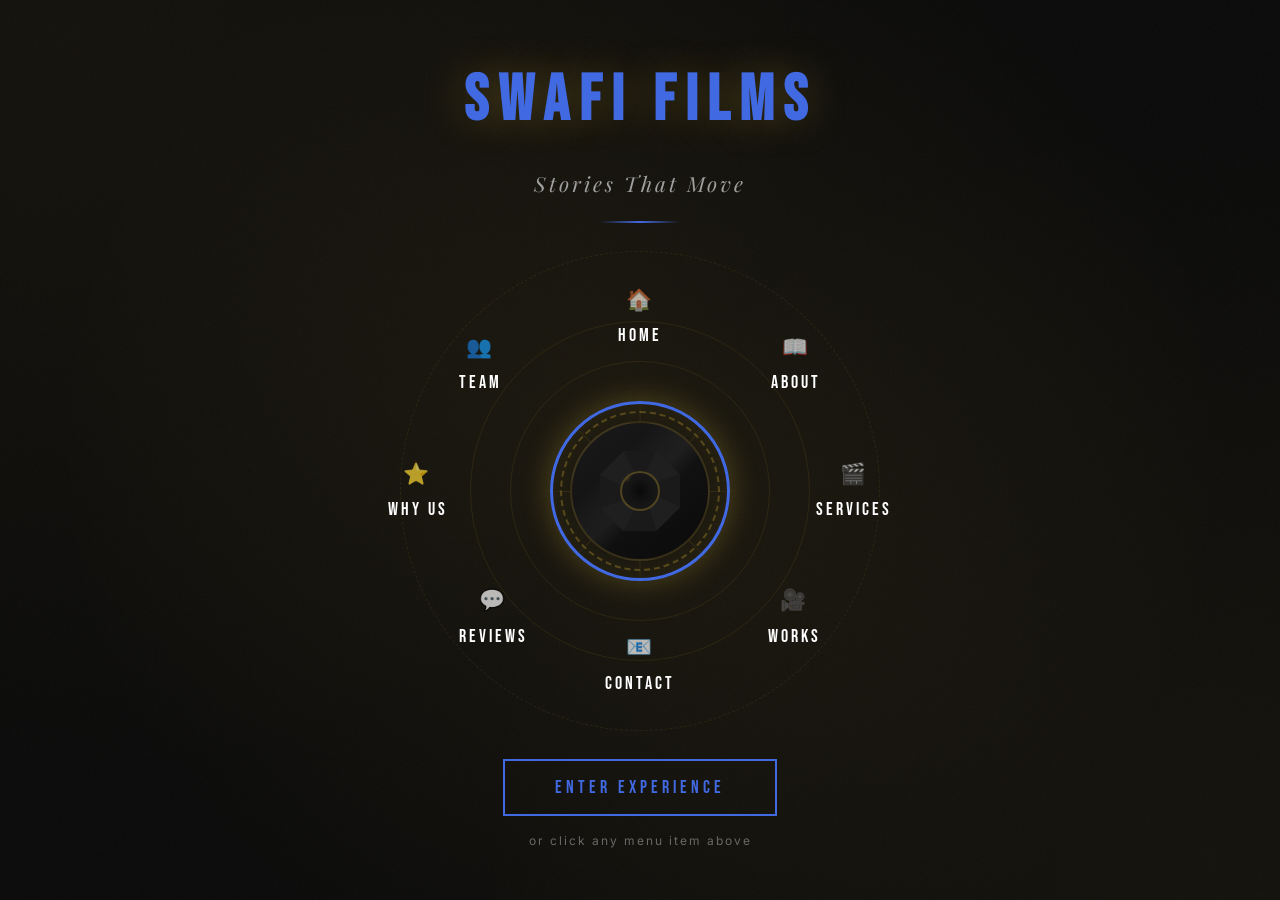
==== commit 367d2a31: "theme changed to blue" ====
--- a/index.html
+++ b/index.html
@@ -18,9 +18,9 @@
             --black: #0a0a0a;
             --charcoal: #1a1a1a;
             --dark-gray: #2a2a2a;
-            --gold: #d4af37;
-            --gold-light: #f4d467;
-            --royal-blue: #4169e1;
+            --gold: #4169e1;
+            --gold-light: #6b8ff5;
+            --royal-blue: #d4af37;
             --white: #ffffff;
             --gray: #a0a0a0;
         }
@@ -554,7 +554,7 @@
             left: 0;
             width: 0%;
             height: 3px;
-            background: linear-gradient(90deg, var(--gold), var(--gold-light));
+            background: linear-gradient(90deg, #4169e1, #d4af37);
             z-index: 10001;
         }
         
@@ -884,7 +884,7 @@
             font-weight: 900;
             line-height: 1.1;
             margin-bottom: 1.5rem;
-            background: linear-gradient(135deg, var(--white), var(--gold-light), var(--gold));
+            background: linear-gradient(135deg, var(--white), #6b8ff5, #4169e1);
             background-size: 200% 200%;
             -webkit-background-clip: text;
             -webkit-text-fill-color: transparent;
@@ -2398,8 +2398,9 @@
             <div class="about-content">
                 <h2 class="section-title fade-up">About Swafi Films</h2>
                 <div class="line-reveal"></div>
-                <p class="fade-up">We are <span class="highlight">storytellers, visionaries, and filmmakers</span> who believe that every frame should evoke emotion, every cut should build tension.</p>
-                <p class="fade-up">Based in Nairobi, we bring <span class="highlight">African narratives to life</span> with world-class production quality.</p>
+                <p class="fade-up">SWAFI FILMS LTD IS A REGISTERED KENYAN PRODUCTION COMPANY WITH OVER A DECADE OF EXPERIENCE CREATING TELEVISION CONTENT THAT RESONATES WITH CAREFULLY TARGETED AUDIENCES.
+                     WE SPECIALIZE IN HIGH-QUALITY TV PROGRAMMING, EVENT CURATION, PERSONAL AND COMPANY BRANDING, SOCIAL MEDIA STRATEGY, SPONSORSHIP, MARKETING, AND TALENT DEVELOPMENT.
+                      OUR SEASONED TEAM CRAFTS COMPELLING STORIES AND MEDIA EXPERIENCES THAT CONNECT AUDIENCES, ELEVATE BRANDS, AND DRIVE MEASURABLE ENGAGEMENT AND GROWTH.</p>
                 
                 <div class="stats fade-up">
                     <div class="stat-item">
@@ -2496,6 +2497,16 @@
                 </div>
                 <div class="team-card">
                     <div class="team-img">
+                    <img src="images\team\Faith Kamau.jpeg" alt="Team Member">
+                    </div>
+                    <div class="team-info">
+                    <h3>Faith Kamau</h3>
+                    <p>Branding Advisor</p>
+                    </div>
+                </div>
+
+                <div class="team-card">
+                    <div class="team-img">
                     <img src="images\team\Huseina ASlam.jpeg" alt="Team Member">
                     </div>
                     <div class="team-info">
@@ -2512,6 +2523,25 @@
                     <p>Head of Marketing</p>
                     </div> 
                 </div>
+                <div class="team-card">
+                    <div class="team-img">
+                    <img src="images\team\bullet stunnerz.jpeg" alt="Team Member">
+                    </div>
+                    <div class="team-info">
+                    <h3>Bullet Stunnerz</h3>
+                    <p>Senior Producer</p>
+                    </div>
+                </div>
+                <div class="team-card">
+                    <div class="team-img">
+                    <img src="images\team\Hudson njuguna.jpeg" alt="Team Member">
+                    </div>
+                    <div class="team-info">
+                    <h3>Hudson Njuguna</h3>
+                    <p>Camera Guru</p>
+                    </div>
+                </div>
+
                 <div class="team-card">
                     <div class="team-img">
                     <img src="images\team\Tawheed Yusuf.jpeg" alt="Team Member">
@@ -2550,8 +2580,8 @@
                     <div class="service-card">
                         <span class="service-number">03</span>
                         <div class="service-icon">🎵</div>
-                        <h3>Music Videos</h3>
-                        <p>Bold, visually stunning music videos that amplify your sound.</p>
+                        <h3>Social Media</h3>
+                        <p>We help grow your social media presence with engaging content and strategic campaigns.</p>
                     </div>
                     <div class="service-card">
                         <span class="service-number">04</span>
@@ -2562,15 +2592,10 @@
                     <div class="service-card">
                         <span class="service-number">05</span>
                         <div class="service-icon">📸</div>
-                        <h3>Photography</h3>
-                        <p>Stunning stills that capture moments in a single frame.</p>
-                    </div>
-                    <div class="service-card">
-                        <span class="service-number">06</span>
-                        <div class="service-icon">✂️</div>
-                        <h3>Editing</h3>
-                        <p>Post-production magic that brings your vision to life.</p>
-                    </div>
+                        <h3>Photography & Videography</h3>
+                        <p>Stunning content that capture moments in a single frame.</p>
+                    </div>
+                    
                 </div>
             </div>
         </section>
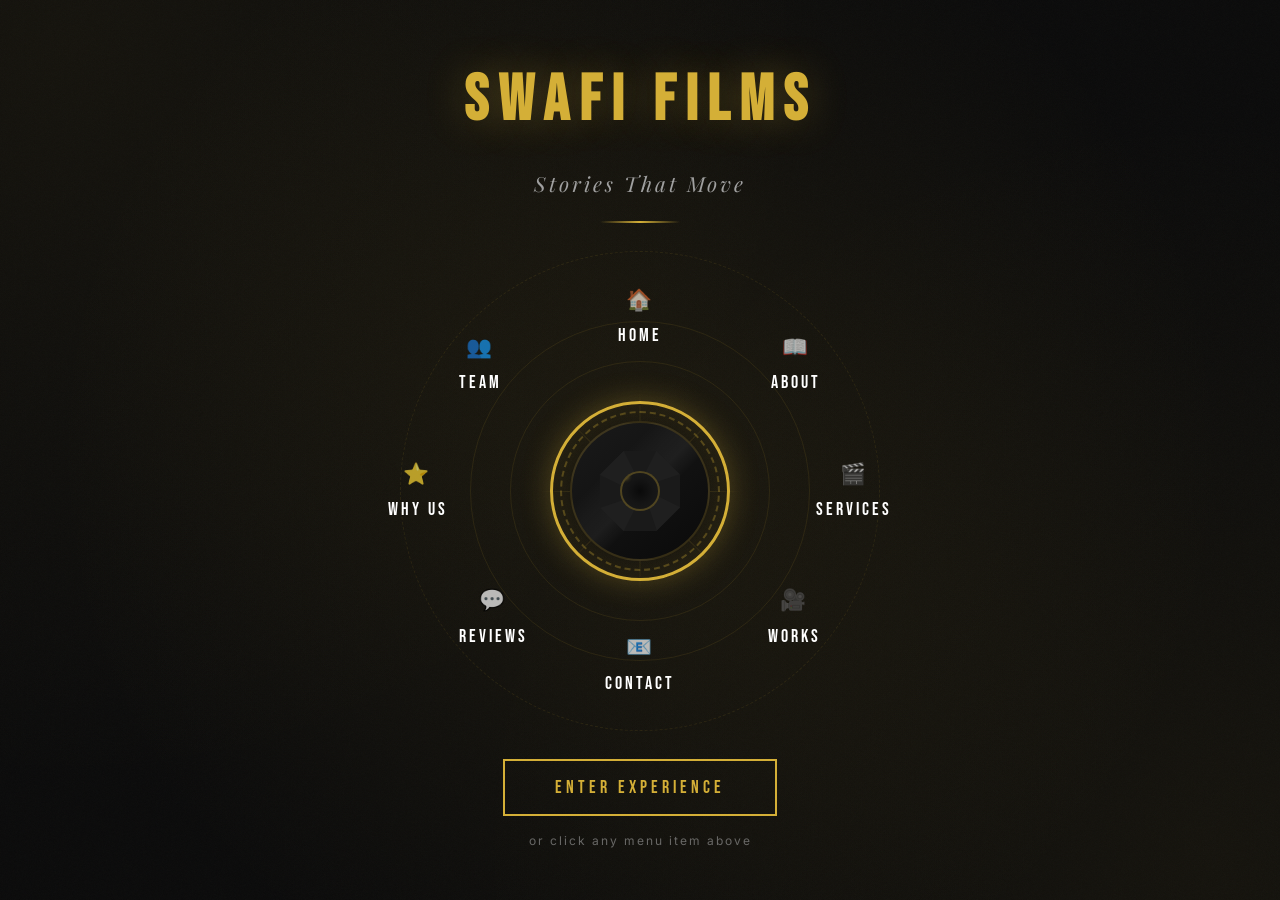
==== commit 4939e3f2: "splashscreen bg,new team,about us text animation still fails" ====
--- a/index.html
+++ b/index.html
@@ -38,6 +38,11 @@
         }
         
         /* ===== SPLASH SCREEN ===== */
+        #splashScreen {
+            --gold: #d4af37;
+            --gold-light: #f4d467;
+            --royal-blue: #4169e1;
+        }
         .splash-screen {
             position: fixed;
             top: 0;
@@ -164,7 +169,27 @@
             from { opacity: 0; width: 0; }
             to { opacity: 1; width: 80px; }
         }
-        
+        .splash-video {
+            position: absolute;
+            top: 50%;
+            left: 50%;
+            transform: translate(-50%, -50%);
+            min-width: 100%;
+            min-height: 100%;
+            width: auto;
+            height: auto
+            object-fit: cover;
+            z-index: 1;
+            opacity: 0.3;    /* adjust this — lower = more subtle, higher = more visible */
+        }
+        @media (max-width: 768px) {
+            .splash-video {
+                width: 100%;
+                height: 100%;
+                object-fit: cover;
+             object-position: center center;
+            }
+        }
         /* Splash Center */
         .splash-center {
             position: relative;
@@ -620,7 +645,7 @@
         }
         
         .nav-links a {
-            color: var(--royal-blue);
+            color: #4169e1;
             text-decoration: none;
             font-weight: 500;
             transition: all 0.3s ease;
@@ -635,11 +660,11 @@
             left: 0;
             width: 0;
             height: 2px;
-            background: var(--gold);
+            background: #d4af37;
             transition: width 0.3s ease;
         }
         
-        .nav-links a:hover { color: var(--gold); }
+        .nav-links a:hover { color: #d4af37; }
         .nav-links a:hover::after { width: 100%; }
         
         .menu-toggle {
@@ -1194,6 +1219,27 @@
         
         .line-reveal.visible {
             width: 100px;
+        }
+        
+        /* Word-by-word reveal */
+        .word-reveal p {
+            opacity: 1;
+        }
+
+        .word-reveal .word {
+            display: inline-block;
+            opacity: 0;
+            transform: translateY(30px);
+            filter: blur(4px);
+            animation: wordUp 0.6s cubic-bezier(0.25, 0.46, 0.45, 0.94) forwards;
+        }
+
+        @keyframes wordUp {
+            to {
+            opacity: 1;
+            transform: translateY(0);
+            filter: blur(0);
+            }
         }
 
         /* ===== OUR TEAM ===== */
@@ -2239,6 +2285,9 @@
     <!-- ===== SPLASH SCREEN ===== -->
     <div class="splash-screen" id="splashScreen">
         <div class="splash-bg"></div>
+           <video class="splash-video" autoplay muted loop playsinline>
+            <source src="images\Splash bg.mp4" type="video/mp4">
+           </video>
         
         <!-- Header -->
         <div class="splash-header">
@@ -2315,7 +2364,7 @@
         <nav id="navbar">
             <div class="logo" id="mainLogo">
                 <!-- CUSTOM LOGO: Replace src with your logo -->
-                <img src="images\Untitled design (6).png" alt="Swafi Films" class="logo-image">
+                <img src="images\final logo.jpeg" alt="Swafi Films" class="logo-image">
                 <!-- <span class="logo-text">SWAFI FILMS</span> -->
             </div>
             <ul class="nav-links" id="navLinks">
@@ -2364,8 +2413,8 @@
                     <div class="slide">
                         <div class="slide-bg" style="background-image: url('https://images.unsplash.com/photo-1485846234645-a62644f84728?w=1920&h=1080&fit=crop');"></div>
                         <div class="slide-content">
-                            <span class="slide-tag">Music Videos</span>
-                            <h1 class="slide-title">Amplify Your Sound<br>With Stunning Visuals</h1>
+                            <span class="slide-tag">Social Media Branding</span>
+                            <h1 class="slide-title">Amplify Your Brand<br>With Stunning Visuals</h1>
                             <p class="slide-description">Creating music videos that define generations and capture the raw energy of artistic expression.</p>
                             <div class="slide-cta">
                                 <a href="#portfolio" class="btn btn-primary">Watch Videos</a>
@@ -2398,10 +2447,9 @@
             <div class="about-content">
                 <h2 class="section-title fade-up">About Swafi Films</h2>
                 <div class="line-reveal"></div>
-                <p class="fade-up">SWAFI FILMS LTD IS A REGISTERED KENYAN PRODUCTION COMPANY WITH OVER A DECADE OF EXPERIENCE CREATING TELEVISION CONTENT THAT RESONATES WITH CAREFULLY TARGETED AUDIENCES.
-                     WE SPECIALIZE IN HIGH-QUALITY TV PROGRAMMING, EVENT CURATION, PERSONAL AND COMPANY BRANDING, SOCIAL MEDIA STRATEGY, SPONSORSHIP, MARKETING, AND TALENT DEVELOPMENT.
-                      OUR SEASONED TEAM CRAFTS COMPELLING STORIES AND MEDIA EXPERIENCES THAT CONNECT AUDIENCES, ELEVATE BRANDS, AND DRIVE MEASURABLE ENGAGEMENT AND GROWTH.</p>
-                
+                    <p id="aboutText1" class="fade-up">Swafi Films Ltd is a registered Kenyan production company with over a decade of experience creating television content that resonates with carefully targeted audiences.</p>
+                    <p class="fade-up">We specialize in high-quality TV programming, event curation, personal and company branding, social media strategy, sponsorship, marketing, and talent development. Our seasoned team crafts compelling stories and media experiences that connect audiences, elevate brands, and drive measurable engagement and growth.</p>
+            </div>
                 <div class="stats fade-up">
                     <div class="stat-item">
                         <div class="stat-icon">🎬</div>
@@ -2424,7 +2472,7 @@
                         <div class="stat-label">Awards</div>
                     </div>
                 </div>
-            </div>
+        
         </section>
         <!-- OUR TEAM -->
         <section class="team" id="team">
@@ -2464,7 +2512,7 @@
                         <img src="images\team\Abu.jpeg" alt="Team Member">
                     </div>
                     <div class="team-info">
-                        <h3>Abraham</h3>
+                        <h3>Abraham Muliro</h3>
                         <p>Head of Branding & Digital</p>
                     </div>
                 </div>
@@ -2483,7 +2531,7 @@
                     </div>
                     <div class="team-info">
                         <h3>Sonika Patel</h3>
-                        <p>Production</p>
+                        <p>Influencer</p>
                     </div>
                 </div>
                 <div class="team-card">
@@ -2497,11 +2545,21 @@
                 </div>
                 <div class="team-card">
                     <div class="team-img">
-                    <img src="images\team\Faith Kamau.jpeg" alt="Team Member">
+                    <img src="images\team\Nick Mburu.jpeg" alt="Team Member">
+                    </div>
+                    <div class="team-info">
+                    <h3>Nick Mburu</h3>
+                    <p>Marketing Excecutive</p>
+                    </div>
+                </div>
+
+                <div class="team-card">
+                    <div class="team-img">
+                    <img src="images\team\Faith.jpeg" alt="Team Member">
                     </div>
                     <div class="team-info">
                     <h3>Faith Kamau</h3>
-                    <p>Branding Advisor</p>
+                    <p>Sales Manager</p>
                     </div>
                 </div>
 
@@ -2516,11 +2574,11 @@
                 </div>
                 <div class="team-card">
                     <div class="team-img">
-                    <img src="images\team\Abu.jpeg" alt="Team Member">
+                    <img src="images\team\Ken Okoye.jpeg" alt="Team Member">
                     </div>
                     <div class="team-info">
-                    <h3>Brian Ogalo</h3>
-                    <p>Head of Marketing</p>
+                    <h3>Ken Okoye</h3>
+                    <p>Producer</p>
                     </div> 
                 </div>
                 <div class="team-card">
@@ -2529,7 +2587,7 @@
                     </div>
                     <div class="team-info">
                     <h3>Bullet Stunnerz</h3>
-                    <p>Senior Producer</p>
+                    <p>Producer</p>
                     </div>
                 </div>
                 <div class="team-card">
@@ -2538,7 +2596,7 @@
                     </div>
                     <div class="team-info">
                     <h3>Hudson Njuguna</h3>
-                    <p>Camera Guru</p>
+                    <p>Photography</p>
                     </div>
                 </div>
 
@@ -2703,9 +2761,13 @@
             <div class="testimonial-slider fade-up">
                 <div class="testimonial-item">
                     <div class="quote-icon">❝</div>
-                    <p class="testimonial-text">"Swafi Films transformed our vision into something beyond imagination. Their attention to detail is unmatched in East Africa."</p>
-                    <p class="testimonial-author">Sarah Wanjiku</p>
-                    <p class="testimonial-role">Marketing Director, TechStartup Kenya</p>
+                    <p class="testimonial-text">"“Working around the Hollywood production environment, you get used to very high standards when it comes to storytelling, camera work, and editing.
+
+When I first saw the work coming out of Swafi Films in Nairobi, I’ll be honest  I didn’t expect this level of production quality. <br>The attention to visual storytelling, the composition of shots, and the editing discipline really stood out to me.<br>
+What impressed me most is that they’re not just creating content  they’re telling stories with intention and professionalism.<br>
+Swafi Films is a production company that can confidently stand on an international stage. If they keep pushing at this level, they’re definitely a team people should pay attention to."</p>
+                    <p class="testimonial-author">Daniel Ndlara</p>
+                    <p class="testimonial-role">Hollywood Filmmaker and Producer</p>
                 </div>
             </div>
         </section>
@@ -2728,21 +2790,22 @@
                         <div class="contact-icon">📞</div>
                         <div class="contact-details">
                             <h3>Phone</h3>
-                            <p>0706 713151</p>
+                            <p>0722815534</p>
                         </div>
                     </div>
                     <div class="contact-item">
                         <div class="contact-icon">🕘</div>
                         <div class="contact-details">
                             <h3>Hours</h3>
-                            <p>Mon – Fri: 8AM – 6PM</p>
+                            <p>Mon – Fri: 8AM – 5PM</p>
+                            <p>Sat – 8AM – 12PM</p>
                         </div>
                     </div>
                     <div class="contact-item">
                         <div class="contact-icon">✉️</div>
                         <div class="contact-details">
                             <h3>Email</h3>
-                            <p>hello@swafifilms.com</p>
+                            <p>swafifilms.com</p>
                         </div>
                     </div>
                 </div>
@@ -2750,14 +2813,14 @@
                 
             </div>
                 <div style="text-align:center; margin-top: 3rem;">
-                    <a href="mailto:hello@swafifilms.co.ke" class="btn btn-primary">Email Us</a>
+                    <a href="mailto:swafifilms.com" class="btn btn-primary">Email Us</a>
                     &nbsp;&nbsp;
                     <a href="tel:+254706713151" class="btn btn-secondary">Call Us</a>
                 </div>
             
             <div class="map-container fade-up">
                 <iframe
-                    <iframe src="https://www.google.com/maps/embed?pb=!1m18!1m12!1m3!1d3988.8162350793277!2d36.82112767399211!3d-1.2841699356217535!2m3!1f0!2f0!3f0!3m2!1i1024!2i768!4f13.1!3m3!1m2!1s0x182f10d61343dfd3%3A0x3c24191acc1535d3!2sOld%20Mutual%20Building%2C%20Kimathi%20St%2C%20Starehe!5e0!3m2!1sen!2ske!4v1773159801900!5m2!1sen!2ske"
+                    src="https://www.google.com/maps/embed?pb=!1m18!1m12!1m3!1d3988.8162350793277!2d36.82112767399211!3d-1.2841699356217535!2m3!1f0!2f0!3f0!3m2!1i1024!2i768!4f13.1!3m3!1m2!1s0x182f10d61343dfd3%3A0x3c24191acc1535d3!2sOld%20Mutual%20Building%2C%20Kimathi%20St%2C%20Starehe!5e0!3m2!1sen!2ske!4v1773159801900!5m2!1sen!2ske"
                     width="100%"
                     height="100%"
                     style="border:0; filter: invert(90%) hue-rotate(180deg);"
@@ -3076,6 +3139,43 @@
                 partnersTrack.appendChild(clone);
             });
         }
+        //about section word reveal
+        function buildWordReveal(elementId, text) {
+            const el = document.getElementById(elementId);
+            if (!el) return;
+            const words = text.split(' ');
+            el.innerHTML = words.map(word =>
+                `<span class="word" style="opacity:0; display:inline-block; transform:translateY(20px); filter:blur(4px); transition: opacity 0.5s ease, transform 0.5s ease, filter 0.5s ease; margin-right: 5px;">${word}</span>`
+            ).join('');
+        }
+
+        buildWordReveal('aboutText1',
+            'Swafi Films Ltd is a registered Kenyan production company with over a decade of experience creating television content that resonates with carefully targeted audiences.'
+        );
+
+        buildWordReveal('aboutText2',
+            'We specialize in high-quality TV programming, event curation, personal and company branding, social media strategy, sponsorship, marketing, and talent development. Our seasoned team crafts compelling stories and media experiences that connect audiences, elevate brands, and drive measurable engagement and growth.'
+        );
+
+        // Trigger when section comes into view
+        const aboutObserver = new IntersectionObserver((entries) => {
+            entries.forEach(entry => {
+                if (entry.isIntersecting) {
+                    const words = entry.target.querySelectorAll('.word');
+                    words.forEach((word, i) => {
+                        setTimeout(() => {
+                            word.style.opacity = '1';
+                            word.style.transform = 'translateY(0)';
+                            word.style.filter = 'blur(0)';
+                        }, i * 60);
+                    });
+                    aboutObserver.unobserve(entry.target);
+                }
+            });
+        }, { threshold: 0.2 });
+
+        const aboutSection = document.getElementById('about');
+        if (aboutSection) aboutObserver.observe(aboutSection);
     </script>
 </body>
 </html>
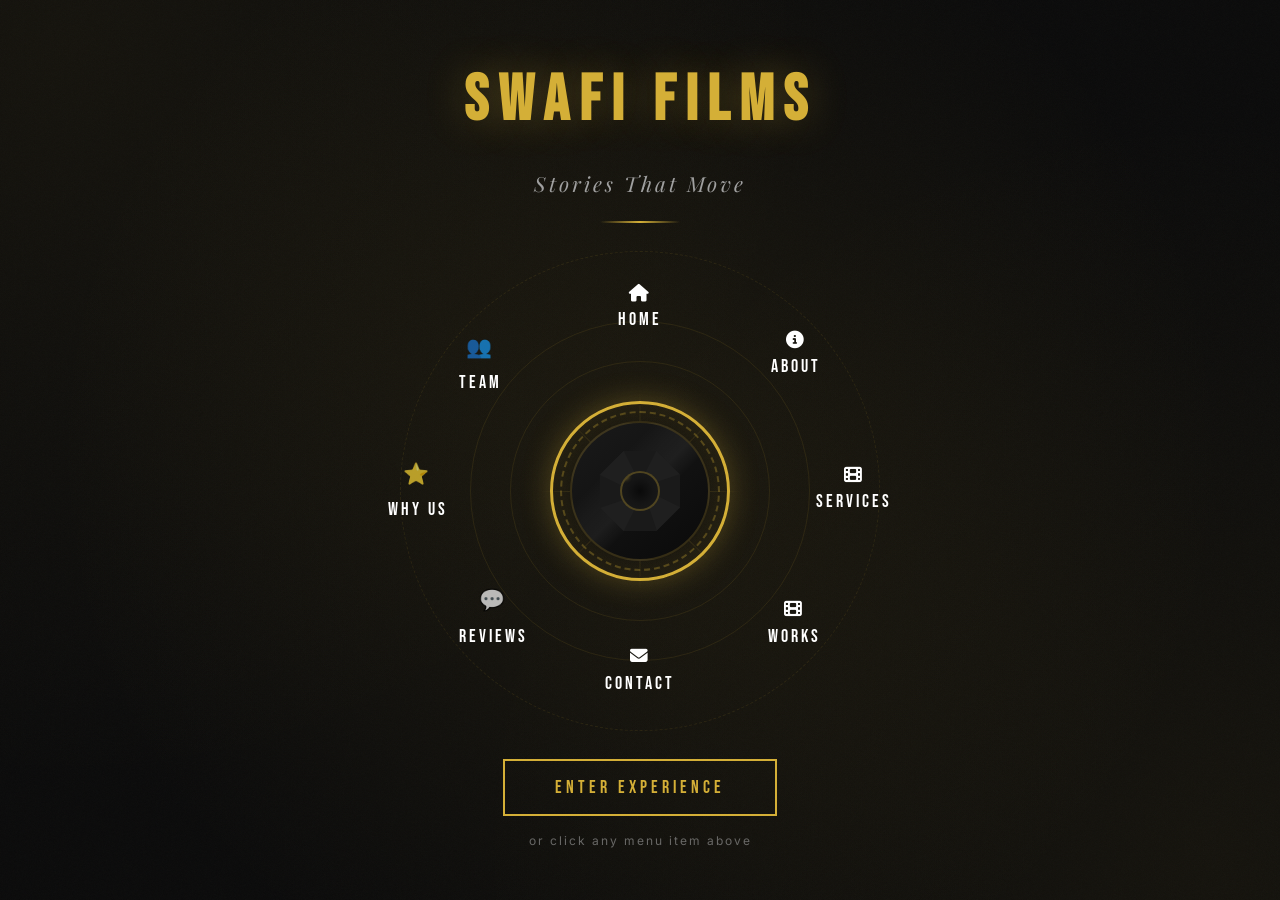
==== commit 2e2f5931: "new updates latest,text animation still fails" ====
--- a/index.html
+++ b/index.html
@@ -5,6 +5,7 @@
     <meta name="viewport" content="width=device-width, initial-scale=1.0">
     <title>Swafi Films — Stories That Move</title>
     <link rel="icon" href="images\jpeg.jpg" type="image/x-icon">
+    <link rel="stylesheet" href="https://cdnjs.cloudflare.com/ajax/libs/font-awesome/6.5.0/css/all.min.css">
     <style>
         @import url('https://fonts.googleapis.com/css2?family=Bebas+Neue&family=Playfair+Display:wght@400;700;900&family=Inter:wght@300;400;500;600&display=swap');
         
@@ -662,6 +663,12 @@
             height: 2px;
             background: #d4af37;
             transition: width 0.3s ease;
+        }
+        .fa-whatsapp {
+            color: #25D366;
+        }
+        .fa-whatsapp:hover {
+            color: #1DA851;
         }
         
         .nav-links a:hover { color: #d4af37; }
@@ -2339,11 +2346,11 @@
             </div>
             
             <div class="circular-nav">
-                <a href="#home" class="nav-item"><span class="nav-icon">🏠</span><span class="nav-text">Home</span></a>
-                <a href="#about" class="nav-item"><span class="nav-icon">📖</span><span class="nav-text">About</span></a>
-                <a href="#services" class="nav-item"><span class="nav-icon">🎬</span><span class="nav-text">Services</span></a>
-                <a href="#portfolio" class="nav-item"><span class="nav-icon">🎥</span><span class="nav-text">Works</span></a>
-                <a href="#contact" class="nav-item"><span class="nav-icon">📧</span><span class="nav-text">Contact</span></a>
+                <a href="#home" class="nav-item"><i class="fas fa-house"></i></span><span class="nav-text">Home</span></a>
+                <a href="#about" class="nav-item"><i class="fas fa-circle-info"></i><span class="nav-text">About</span></a>
+                <a href="#services" class="nav-item"><i class="fas fa-film"></i><span class="nav-text">Services</span></a>
+                <a href="#portfolio" class="nav-item"><i class="fas fa-film"></i><span class="nav-text">Works</span></a>
+                <a href="#contact" class="nav-item"><i class="fas fa-envelope"></i><span class="nav-text">Contact</span></a>
                 <a href="#testimonials" class="nav-item"><span class="nav-icon">💬</span><span class="nav-text">Reviews</span></a>
                 <a href="#why-swafi" class="nav-item"><span class="nav-icon">⭐</span><span class="nav-text">Why Us</span></a>
                 <a href="#team" class="nav-item"><span class="nav-icon">👥</span><span class="nav-text">Team</span></a>
@@ -2374,6 +2381,7 @@
                 <li><a href="#services">Services</a></li>
                 <li><a href="#portfolio">Work</a></li>
                 <li><a href="#contact">Contact</a></li>
+                <li><a href="https://wa.me/254722815534" target="_blank"><i class="fab fa-whatsapp"></i></a></li>
             </ul>
             <div class="menu-toggle" id="menuToggle">
                 <span></span>
@@ -2555,7 +2563,7 @@
 
                 <div class="team-card">
                     <div class="team-img">
-                    <img src="images\team\Faith.jpeg" alt="Team Member">
+                    <img src="images\team\Faith Kamau.jpeg" alt="Team Member">
                     </div>
                     <div class="team-info">
                     <h3>Faith Kamau</h3>
@@ -2840,10 +2848,10 @@
                     <span class="footer-logo-text">SWAFI FILMS</span>
                 </div>
                 <div class="social-links">
-                    <a href="#" aria-label="Instagram">📷</a>
-                    <a href="#" aria-label="Facebook">📘</a>
-                    <a href="#" aria-label="YouTube">▶️</a>
-                    <a href="#" aria-label="Twitter">🐦</a>
+                    <a href="#" aria-label="Instagram"><i class="fab fa-instagram"></i></a>
+                    <a href="#" aria-label="Facebook"><i class="fab fa-facebook"></i></a>
+                    <a href="#" aria-label="YouTube"><i class="fab fa-youtube"></i></a>
+                    <a href="#" aria-label="Twitter"><i class="fab fa-x-twitter"></i></a>
                 </div>
             </div>
             <div class="footer-bottom">
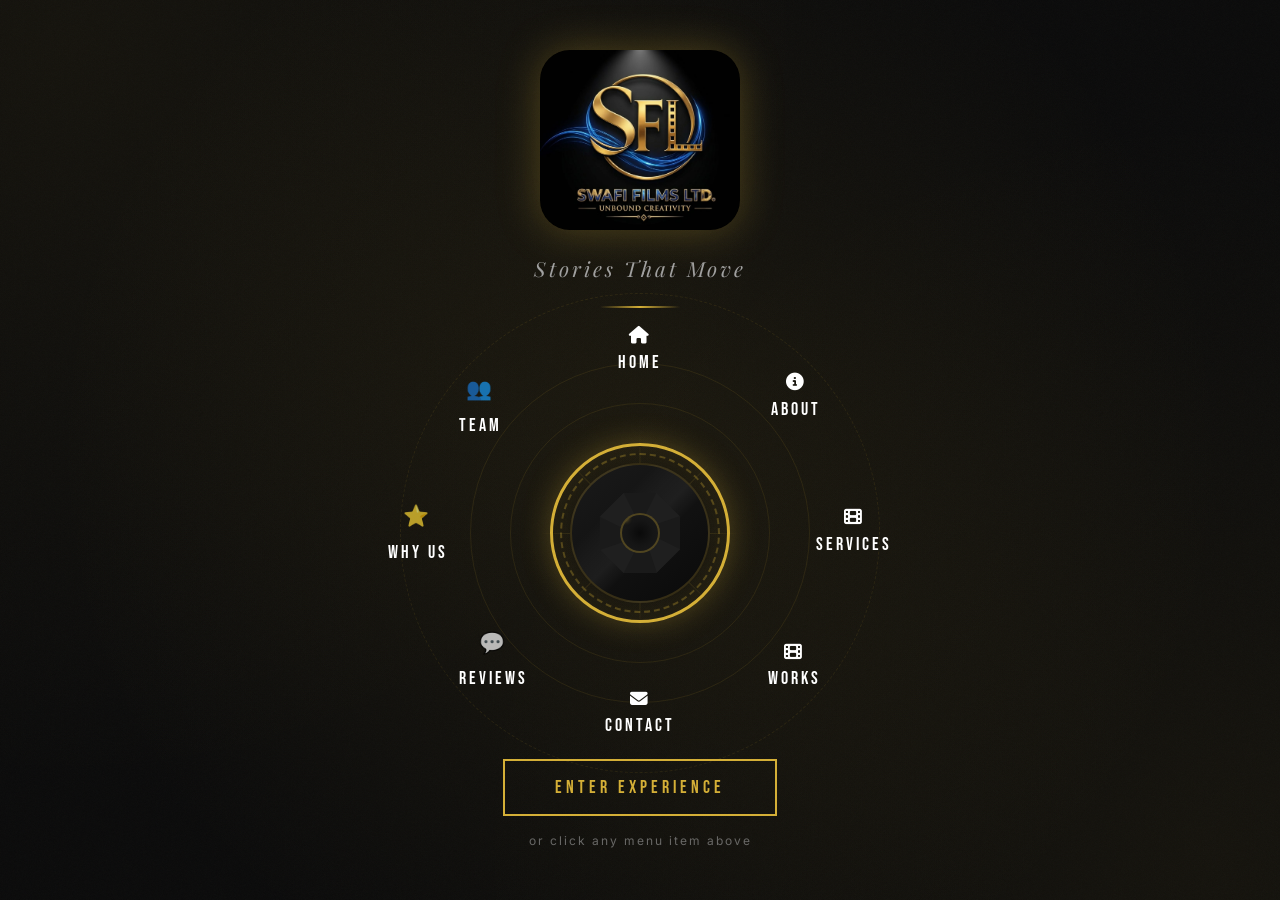
==== commit e8102b78: "splash screen logo added" ====
--- a/index.html
+++ b/index.html
@@ -6,2287 +6,7 @@
     <title>Swafi Films — Stories That Move</title>
     <link rel="icon" href="images\jpeg.jpg" type="image/x-icon">
     <link rel="stylesheet" href="https://cdnjs.cloudflare.com/ajax/libs/font-awesome/6.5.0/css/all.min.css">
-    <style>
-        @import url('https://fonts.googleapis.com/css2?family=Bebas+Neue&family=Playfair+Display:wght@400;700;900&family=Inter:wght@300;400;500;600&display=swap');
-        
-        * {
-            margin: 0;
-            padding: 0;
-            box-sizing: border-box;
-        }
-        
-        :root {
-            --black: #0a0a0a;
-            --charcoal: #1a1a1a;
-            --dark-gray: #2a2a2a;
-            --gold: #4169e1;
-            --gold-light: #6b8ff5;
-            --royal-blue: #d4af37;
-            --white: #ffffff;
-            --gray: #a0a0a0;
-        }
-        
-        html {
-            scroll-behavior: smooth;
-        }
-        
-        body {
-            font-family: 'Inter', sans-serif;
-            background: var(--black);
-            color: var(--white);
-            overflow-x: hidden;
-            line-height: 1.6;
-        }
-        
-        /* ===== SPLASH SCREEN ===== */
-        #splashScreen {
-            --gold: #d4af37;
-            --gold-light: #f4d467;
-            --royal-blue: #4169e1;
-        }
-        .splash-screen {
-            position: fixed;
-            top: 0;
-            left: 0;
-            width: 100%;
-            height: 100%;
-            background: var(--black);
-            z-index: 99999;
-            display: flex;
-            flex-direction: column;
-            align-items: center;
-            justify-content: space-between;
-            padding: 50px 20px;
-            transition: opacity 1s ease, visibility 1s ease, transform 1s ease;
-        }
-        
-        .splash-screen.hidden {
-            opacity: 0;
-            visibility: hidden;
-            transform: scale(1.1);
-            pointer-events: none;
-        }
-        
-        .splash-bg {
-            position: absolute;
-            top: 0;
-            left: 0;
-            width: 100%;
-            height: 100%;
-            overflow: hidden;
-            pointer-events: none;
-        }
-        
-        .splash-bg::before {
-            content: '';
-            position: absolute;
-            top: 50%;
-            left: 50%;
-            transform: translate(-50%, -50%);
-            width: 150%;
-            height: 150%;
-            background: 
-                radial-gradient(circle at 50% 50%, rgba(212, 175, 55, 0.08) 0%, transparent 50%),
-                radial-gradient(circle at 20% 20%, rgba(212, 175, 55, 0.05) 0%, transparent 40%),
-                radial-gradient(circle at 80% 80%, rgba(212, 175, 55, 0.05) 0%, transparent 40%);
-            animation: rotateBg 30s linear infinite;
-        }
-        
-        @keyframes rotateBg {
-            from { transform: translate(-50%, -50%) rotate(0deg); }
-            to { transform: translate(-50%, -50%) rotate(360deg); }
-        }
-        
-        .splash-bg::after {
-            content: '';
-            position: absolute;
-            top: 0;
-            left: 0;
-            width: 100%;
-            height: 100%;
-            opacity: 0.03;
-            background-image: url("data:image/svg+xml,%3Csvg viewBox='0 0 400 400' xmlns='http://www.w3.org/2000/svg'%3E%3Cfilter id='noiseFilter'%3E%3CfeTurbulence type='fractalNoise' baseFrequency='6.29' numOctaves='6' stitchTiles='stitch'/%3E%3C/filter%3E%3Crect width='100%25' height='100%25' filter='url(%23noiseFilter)'/%3E%3C/svg%3E");
-        }
-        
-        /* Splash Header */
-        .splash-header {
-            position: relative;
-            z-index: 10;
-            text-align: center;
-            opacity: 0;
-            animation: fadeInDown 1s ease 0.3s forwards;
-        }
-        
-        /* Custom Logo Container */
-        .splash-logo-container {
-            margin-bottom: 15px;
-        }
-        
-        .splash-logo-image {
-            max-width: 200px;
-            height: auto;
-            filter: drop-shadow(0 0 20px rgba(212, 175, 55, 0.3));
-            transition: all 0.4s ease;
-        }
-        
-        .splash-logo-image:hover {
-            filter: drop-shadow(0 0 40px rgba(212, 175, 55, 0.6));
-            transform: scale(1.05);
-        }
-        
-        .splash-logo-text {
-            font-family: 'Bebas Neue', sans-serif;
-            font-size: clamp(2.5rem, 6vw, 4rem);
-            letter-spacing: 10px;
-            color: var(--gold);
-            text-transform: uppercase;
-            text-shadow: 0 0 40px rgba(212, 175, 55, 0.3);
-        }
-        
-        .splash-tagline {
-            font-family: 'Playfair Display', serif;
-            font-size: clamp(1rem, 2vw, 1.3rem);
-            font-style: italic;
-            color: var(--gray);
-            letter-spacing: 3px;
-            margin-top: 10px;
-        }
-        
-        .splash-divider {
-            width: 80px;
-            height: 2px;
-            background: linear-gradient(90deg, transparent, var(--gold), transparent);
-            margin: 20px auto 0;
-            opacity: 0;
-            animation: expandLine 1s ease 0.8s forwards;
-        }
-        
-        @keyframes fadeInDown {
-            from { opacity: 0; transform: translateY(-30px); }
-            to { opacity: 1; transform: translateY(0); }
-        }
-        
-        @keyframes expandLine {
-            from { opacity: 0; width: 0; }
-            to { opacity: 1; width: 80px; }
-        }
-        .splash-video {
-            position: absolute;
-            top: 50%;
-            left: 50%;
-            transform: translate(-50%, -50%);
-            min-width: 100%;
-            min-height: 100%;
-            width: auto;
-            height: auto
-            object-fit: cover;
-            z-index: 1;
-            opacity: 0.3;    /* adjust this — lower = more subtle, higher = more visible */
-        }
-        @media (max-width: 768px) {
-            .splash-video {
-                width: 100%;
-                height: 100%;
-                object-fit: cover;
-             object-position: center center;
-            }
-        }
-        /* Splash Center */
-        .splash-center {
-            position: relative;
-            z-index: 10;
-            display: flex;
-            align-items: center;
-            justify-content: center;
-            flex: 1;
-        }
-        
-        /* Camera Lens */
-        .camera-lens {
-            position: relative;
-            width: 180px;
-            height: 180px;
-            display: flex;
-            align-items: center;
-            justify-content: center;
-        }
-        
-        .lens-outer {
-            position: absolute;
-            width: 100%;
-            height: 100%;
-            border-radius: 50%;
-            border: 3px solid var(--gold);
-            box-shadow: 0 0 30px rgba(212, 175, 55, 0.3), inset 0 0 30px rgba(212, 175, 55, 0.1);
-            animation: pulseOuter 3s ease-in-out infinite;
-        }
-        
-        @keyframes pulseOuter {
-            0%, 100% { box-shadow: 0 0 30px rgba(212, 175, 55, 0.3), inset 0 0 30px rgba(212, 175, 55, 0.1); }
-            50% { box-shadow: 0 0 50px rgba(212, 175, 55, 0.5), inset 0 0 40px rgba(212, 175, 55, 0.2); }
-        }
-        
-        .focus-ring {
-            position: absolute;
-            width: 160px;
-            height: 160px;
-            border-radius: 50%;
-            border: 2px dashed rgba(212, 175, 55, 0.3);
-            animation: rotateFocus 10s linear infinite;
-        }
-        
-        @keyframes rotateFocus {
-            from { transform: rotate(0deg); }
-            to { transform: rotate(360deg); }
-        }
-        
-        .lens-body {
-            position: absolute;
-            width: 140px;
-            height: 140px;
-            border-radius: 50%;
-            background: linear-gradient(145deg, #1a1a1a, #0a0a0a);
-            border: 2px solid rgba(212, 175, 55, 0.2);
-            display: flex;
-            align-items: center;
-            justify-content: center;
-            overflow: hidden;
-        }
-        
-        .lens-body::before {
-            content: '';
-            position: absolute;
-            top: -50%;
-            left: -50%;
-            width: 200%;
-            height: 200%;
-            background: linear-gradient(135deg, transparent 40%, rgba(255, 255, 255, 0.03) 45%, rgba(255, 255, 255, 0.05) 50%, transparent 55%);
-            animation: glassReflection 4s ease-in-out infinite;
-        }
-        
-        @keyframes glassReflection {
-            0%, 100% { transform: translateX(-30%) translateY(-30%) rotate(0deg); }
-            50% { transform: translateX(30%) translateY(30%) rotate(10deg); }
-        }
-        
-        .aperture {
-            position: relative;
-            width: 100px;
-            height: 100px;
-            display: flex;
-            align-items: center;
-            justify-content: center;
-        }
-        
-        .aperture-blade {
-            position: absolute;
-            width: 0;
-            height: 0;
-            border-style: solid;
-        }
-        
-        .aperture-blade:nth-child(1) { border-width: 50px 17px 0 17px; border-color: #1a1a1a transparent transparent transparent; transform: rotate(0deg) translateY(-15px); animation: blade1 4s ease-in-out infinite; }
-        .aperture-blade:nth-child(2) { border-width: 50px 17px 0 17px; border-color: #1f1f1f transparent transparent transparent; transform: rotate(45deg) translateY(-15px); animation: blade2 4s ease-in-out infinite 0.1s; }
-        .aperture-blade:nth-child(3) { border-width: 50px 17px 0 17px; border-color: #1a1a1a transparent transparent transparent; transform: rotate(90deg) translateY(-15px); animation: blade3 4s ease-in-out infinite 0.2s; }
-        .aperture-blade:nth-child(4) { border-width: 50px 17px 0 17px; border-color: #1f1f1f transparent transparent transparent; transform: rotate(135deg) translateY(-15px); animation: blade4 4s ease-in-out infinite 0.3s; }
-        .aperture-blade:nth-child(5) { border-width: 50px 17px 0 17px; border-color: #1a1a1a transparent transparent transparent; transform: rotate(180deg) translateY(-15px); animation: blade5 4s ease-in-out infinite 0.4s; }
-        .aperture-blade:nth-child(6) { border-width: 50px 17px 0 17px; border-color: #1f1f1f transparent transparent transparent; transform: rotate(225deg) translateY(-15px); animation: blade6 4s ease-in-out infinite 0.5s; }
-        .aperture-blade:nth-child(7) { border-width: 50px 17px 0 17px; border-color: #1a1a1a transparent transparent transparent; transform: rotate(270deg) translateY(-15px); animation: blade7 4s ease-in-out infinite 0.6s; }
-        .aperture-blade:nth-child(8) { border-width: 50px 17px 0 17px; border-color: #1f1f1f transparent transparent transparent; transform: rotate(315deg) translateY(-15px); animation: blade8 4s ease-in-out infinite 0.7s; }
-        
-        @keyframes blade1 { 0%, 100% { transform: rotate(0deg) translateY(-15px); } 50% { transform: rotate(0deg) translateY(-28px); } }
-        @keyframes blade2 { 0%, 100% { transform: rotate(45deg) translateY(-15px); } 50% { transform: rotate(45deg) translateY(-28px); } }
-        @keyframes blade3 { 0%, 100% { transform: rotate(90deg) translateY(-15px); } 50% { transform: rotate(90deg) translateY(-28px); } }
-        @keyframes blade4 { 0%, 100% { transform: rotate(135deg) translateY(-15px); } 50% { transform: rotate(135deg) translateY(-28px); } }
-        @keyframes blade5 { 0%, 100% { transform: rotate(180deg) translateY(-15px); } 50% { transform: rotate(180deg) translateY(-28px); } }
-        @keyframes blade6 { 0%, 100% { transform: rotate(225deg) translateY(-15px); } 50% { transform: rotate(225deg) translateY(-28px); } }
-        @keyframes blade7 { 0%, 100% { transform: rotate(270deg) translateY(-15px); } 50% { transform: rotate(270deg) translateY(-28px); } }
-        @keyframes blade8 { 0%, 100% { transform: rotate(315deg) translateY(-15px); } 50% { transform: rotate(315deg) translateY(-28px); } }
-        
-        .aperture-center {
-            position: absolute;
-            width: 40px;
-            height: 40px;
-            border-radius: 50%;
-            background: radial-gradient(circle, #0a0a0a 0%, #151515 50%, #1a1a1a 100%);
-            border: 2px solid rgba(212, 175, 55, 0.3);
-            z-index: 10;
-            animation: irisAdjust 4s ease-in-out infinite;
-            overflow: hidden;
-        }
-        
-        @keyframes irisAdjust {
-            0%, 100% { width: 40px; height: 40px; }
-            50% { width: 60px; height: 60px; }
-        }
-        
-        .aperture-center::before {
-            content: '';
-            position: absolute;
-            width: 6px;
-            height: 6px;
-            background: rgba(212, 175, 55, 0.8);
-            border-radius: 50%;
-            filter: blur(2px);
-            animation: lensFlare 4s ease-in-out infinite;
-        }
-        
-        @keyframes lensFlare {
-            0%, 100% { opacity: 0.5; transform: translate(-10px, -10px); }
-            50% { opacity: 1; transform: translate(10px, 10px); }
-        }
-        
-        /* Circular Navigation */
-        .circular-nav {
-            position: absolute;
-            width: 420px;
-            height: 420px;
-            display: flex;
-            align-items: center;
-            justify-content: center;
-        }
-        
-        .nav-item {
-            position: absolute;
-            text-decoration: none;
-            color: var(--white);
-            font-family: 'Bebas Neue', sans-serif;
-            font-size: 1.1rem;
-            letter-spacing: 3px;
-            text-transform: uppercase;
-            transition: all 0.4s cubic-bezier(0.4, 0, 0.2, 1);
-            opacity: 0;
-            display: flex;
-            flex-direction: column;
-            align-items: center;
-            gap: 5px;
-            padding: 8px;
-        }
-        
-        .nav-item .nav-icon {
-            font-size: 1.3rem;
-            opacity: 0.7;
-            transition: all 0.3s ease;
-        }
-        
-        .nav-item .nav-text {
-            position: relative;
-        }
-        
-        .nav-item .nav-text::after {
-            content: '';
-            position: absolute;
-            bottom: -4px;
-            left: 50%;
-            transform: translateX(-50%);
-            width: 0;
-            height: 2px;
-            background: var(--gold);
-            transition: width 0.3s ease;
-        }
-        
-        .nav-item:hover {
-            color: var(--gold);
-            text-shadow: 0 0 30px rgba(212, 175, 55, 0.8);
-        }
-        
-        .nav-item:hover .nav-icon {
-            opacity: 1;
-            transform: scale(1.3) rotate(10deg);
-        }
-        
-        .nav-item:hover .nav-text::after {
-            width: 100%;
-        }
-        
-        .nav-item:nth-child(1) { top: -5px; left: 50%; transform: translateX(-50%); animation: navAppear 0.6s ease 1s forwards; }
-        .nav-item:nth-child(2) { top: 10%; right: 5%; animation: navAppear 0.6s ease 1.1s forwards; }
-        .nav-item:nth-child(3) { top: 50%; right: -12%; transform: translateY(-50%); animation: navAppear 0.6s ease 1.2s forwards; }
-        .nav-item:nth-child(4) { bottom: 10%; right: 5%; animation: navAppear 0.6s ease 1.3s forwards; }
-        .nav-item:nth-child(5) { bottom: -5px; left: 50%; transform: translateX(-50%); animation: navAppear 0.6s ease 1.4s forwards; }
-        .nav-item:nth-child(6) { bottom: 10%; left: 5%; animation: navAppear 0.6s ease 1.5s forwards; }
-        .nav-item:nth-child(7) { top: 50%; left: -12%; transform: translateY(-50%); animation: navAppear 0.6s ease 1.6s forwards; }
-        .nav-item:nth-child(8) { top: 10%; left: 5%; animation: navAppear 0.6s ease 1.7s forwards; }
-        
-        @keyframes navAppear {
-            from { opacity: 0; }
-            to { opacity: 1; }
-        }
-        
-        .nav-item:nth-child(1):hover { transform: translateX(-50%) scale(1.15); }
-        .nav-item:nth-child(3):hover { transform: translateY(-50%) scale(1.15); }
-        .nav-item:nth-child(5):hover { transform: translateX(-50%) scale(1.15); }
-        .nav-item:nth-child(7):hover { transform: translateY(-50%) scale(1.15); }
-        
-        /* Connecting Lines */
-        .nav-lines {
-            position: absolute;
-            width: 100%;
-            height: 100%;
-            pointer-events: none;
-        }
-        
-        .nav-line {
-            position: absolute;
-            top: 50%;
-            left: 50%;
-            width: 100px;
-            height: 1px;
-            background: linear-gradient(90deg, rgba(212, 175, 55, 0.4), transparent);
-            transform-origin: left center;
-            opacity: 0;
-        }
-        
-        .nav-line:nth-child(1) { transform: rotate(-90deg); animation: lineAppear 0.5s ease 1s forwards; }
-        .nav-line:nth-child(2) { transform: rotate(-45deg); animation: lineAppear 0.5s ease 1.1s forwards; }
-        .nav-line:nth-child(3) { transform: rotate(0deg); animation: lineAppear 0.5s ease 1.2s forwards; }
-        .nav-line:nth-child(4) { transform: rotate(45deg); animation: lineAppear 0.5s ease 1.3s forwards; }
-        .nav-line:nth-child(5) { transform: rotate(90deg); animation: lineAppear 0.5s ease 1.4s forwards; }
-        .nav-line:nth-child(6) { transform: rotate(135deg); animation: lineAppear 0.5s ease 1.5s forwards; }
-        .nav-line:nth-child(7) { transform: rotate(180deg); animation: lineAppear 0.5s ease 1.6s forwards; }
-        .nav-line:nth-child(8) { transform: rotate(225deg); animation: lineAppear 0.5s ease 1.7s forwards; }
-        
-        @keyframes lineAppear {
-            from { opacity: 0; width: 0; }
-            to { opacity: 1; width: 100px; }
-        }
-        
-        /* Decorative Circles */
-        .deco-circles {
-            position: absolute;
-            width: 100%;
-            height: 100%;
-            pointer-events: none;
-        }
-        
-        .deco-circle {
-            position: absolute;
-            top: 50%;
-            left: 50%;
-            transform: translate(-50%, -50%);
-            border: 1px solid rgba(212, 175, 55, 0.1);
-            border-radius: 50%;
-            opacity: 0;
-        }
-        
-        .deco-circle:nth-child(1) { width: 260px; height: 260px; animation: decoAppear 0.8s ease 0.5s forwards, rotateDecoSlow 60s linear infinite; }
-        .deco-circle:nth-child(2) { width: 340px; height: 340px; animation: decoAppear 0.8s ease 0.7s forwards, rotateDecoReverse 80s linear infinite; }
-        .deco-circle:nth-child(3) { width: 480px; height: 480px; border-style: dashed; animation: decoAppear 0.8s ease 0.9s forwards, rotateDecoSlow 100s linear infinite; }
-        
-        @keyframes decoAppear {
-            from { opacity: 0; transform: translate(-50%, -50%) scale(0.8); }
-            to { opacity: 1; transform: translate(-50%, -50%) scale(1); }
-        }
-        
-        @keyframes rotateDecoSlow {
-            from { transform: translate(-50%, -50%) rotate(0deg); }
-            to { transform: translate(-50%, -50%) rotate(360deg); }
-        }
-        
-        @keyframes rotateDecoReverse {
-            from { transform: translate(-50%, -50%) rotate(360deg); }
-            to { transform: translate(-50%, -50%) rotate(0deg); }
-        }
-        
-        /* Splash Footer */
-        .splash-footer {
-            position: relative;
-            z-index: 10;
-            text-align: center;
-            opacity: 0;
-            animation: fadeInUp 1s ease 1.8s forwards;
-        }
-        
-        @keyframes fadeInUp {
-            from { opacity: 0; transform: translateY(30px); }
-            to { opacity: 1; transform: translateY(0); }
-        }
-        
-        .enter-site {
-            padding: 16px 50px;
-            background: transparent;
-            border: 2px solid var(--gold);
-            color: var(--gold);
-            font-family: 'Bebas Neue', sans-serif;
-            font-size: 1.1rem;
-            letter-spacing: 4px;
-            text-transform: uppercase;
-            cursor: pointer;
-            transition: all 0.4s ease;
-            position: relative;
-            overflow: hidden;
-        }
-        
-        .enter-site::before {
-            content: '';
-            position: absolute;
-            top: 0;
-            left: -100%;
-            width: 100%;
-            height: 100%;
-            background: var(--gold);
-            transition: left 0.4s ease;
-            z-index: -1;
-        }
-        
-        .enter-site:hover::before {
-            left: 0;
-        }
-        
-        .enter-site:hover {
-            color: var(--black);
-            box-shadow: 0 0 40px rgba(212, 175, 55, 0.5);
-            transform: translateY(-3px);
-        }
-        
-        .splash-hint {
-            margin-top: 15px;
-            font-size: 0.75rem;
-            color: var(--gray);
-            letter-spacing: 2px;
-            opacity: 0.6;
-        }
-        
-        /* ===== MAIN CONTENT ===== */
-        .main-content {
-            display: none;
-            opacity: 0;
-            transition: opacity 0.8s ease;
-        }
-        
-        .main-content.visible {
-            display: block;
-            opacity: 1;
-        }
-        
-        /* Film Grain */
-        body::before {
-            content: '';
-            position: fixed;
-            top: 0;
-            left: 0;
-            width: 100%;
-            height: 100%;
-            opacity: 0.03;
-            z-index: 9998;
-            pointer-events: none;
-            background-image: url("data:image/svg+xml,%3Csvg viewBox='0 0 400 400' xmlns='http://www.w3.org/2000/svg'%3E%3Cfilter id='noiseFilter'%3E%3CfeTurbulence type='fractalNoise' baseFrequency='6.29' numOctaves='6' stitchTiles='stitch'/%3E%3C/filter%3E%3Crect width='100%25' height='100%25' filter='url(%23noiseFilter)'/%3E%3C/svg%3E");
-        }
-        
-        /* Scroll Progress */
-        .scroll-progress {
-            position: fixed;
-            top: 0;
-            left: 0;
-            width: 0%;
-            height: 3px;
-            background: linear-gradient(90deg, #4169e1, #d4af37);
-            z-index: 10001;
-        }
-        
-        /* Navigation */
-        nav {
-            position: fixed;
-            top: 0;
-            left: 0;
-            width: 100%;
-            padding: 1rem 5%;
-            z-index: 1000;
-            display: flex;
-            justify-content: space-between;
-            align-items: center;
-            transition: all 0.4s ease;
-            background: rgba(10, 10, 10, 0.3);
-            backdrop-filter: blur(10px);
-            border-bottom: 1px solid rgba(212, 175, 55, 0.1);
-        }
-        
-        nav.scrolled {
-            background: rgba(10, 10, 10, 0.85);
-            backdrop-filter: blur(20px);
-            padding: 0.7rem 5%;
-            box-shadow: 0 5px 30px rgba(0, 0, 0, 0.3);
-        }
-        
-        /* Logo */
-        .logo {
-            display: flex;
-            align-items: center;
-            gap: 12px;
-            cursor: pointer;
-            transition: all 0.3s ease;
-        }
-        
-        .logo:hover {
-            transform: scale(1.03);
-        }
-        
-        .logo-image {
-            height: 70px ;
-            width: auto;
-            filter: drop-shadow(0 0 10px rgba(212, 175, 55, 0.3));
-            transition: all 0.3s ease;
-        }
-        
-        .logo:hover .logo-image {
-            filter: drop-shadow(0 0 20px rgba(212, 175, 55, 0.6));
-        }
-        
-        .logo-text {
-            font-family: 'Bebas Neue', sans-serif;
-            font-size: 1.6rem;
-            letter-spacing: 3px;
-            color: var(--gold);
-        }
-        
-        .nav-links {
-            display: flex;
-            gap: 2.5rem;
-            list-style: none;
-        }
-        
-        .nav-links a {
-            color: #4169e1;
-            text-decoration: none;
-            font-weight: 500;
-            transition: all 0.3s ease;
-            position: relative;
-            padding: 5px 0;
-        }
-        
-        .nav-links a::after {
-            content: '';
-            position: absolute;
-            bottom: 0;
-            left: 0;
-            width: 0;
-            height: 2px;
-            background: #d4af37;
-            transition: width 0.3s ease;
-        }
-        .fa-whatsapp {
-            color: #25D366;
-        }
-        .fa-whatsapp:hover {
-            color: #1DA851;
-        }
-        
-        .nav-links a:hover { color: #d4af37; }
-        .nav-links a:hover::after { width: 100%; }
-        
-        .menu-toggle {
-            display: none;
-            flex-direction: column;
-            gap: 5px;
-            cursor: pointer;
-        }
-        
-        .menu-toggle span {
-            width: 28px;
-            height: 2px;
-            background: var(--gold);
-            transition: all 0.3s ease;
-        }
-        
-        /* ===== ANIMATIONS ===== */
-        
-        .fade-up {
-            opacity: 0;
-            transform: translateY(60px);
-            transition: all 0.8s cubic-bezier(0.4, 0, 0.2, 1);
-        }
-        
-        .fade-up.visible {
-            opacity: 1;
-            transform: translateY(0);
-        }
-        
-        .fade-left {
-            opacity: 0;
-            transform: translateX(-60px);
-            transition: all 0.8s cubic-bezier(0.4, 0, 0.2, 1);
-        }
-        
-        .fade-left.visible {
-            opacity: 1;
-            transform: translateX(0);
-        }
-        
-        .fade-right {
-            opacity: 0;
-            transform: translateX(60px);
-            transition: all 0.8s cubic-bezier(0.4, 0, 0.2, 1);
-        }
-        
-        .fade-right.visible {
-            opacity: 1;
-            transform: translateX(0);
-        }
-        
-        .scale-up {
-            opacity: 0;
-            transform: scale(0.8);
-            transition: all 0.8s cubic-bezier(0.4, 0, 0.2, 1);
-        }
-        
-        .scale-up.visible {
-            opacity: 1;
-            transform: scale(1);
-        }
-        
-        .rotate-in {
-            opacity: 0;
-            transform: rotate(-10deg) scale(0.9);
-            transition: all 0.8s cubic-bezier(0.4, 0, 0.2, 1);
-        }
-        
-        .rotate-in.visible {
-            opacity: 1;
-            transform: rotate(0) scale(1);
-        }
-        
-        .stagger-children > * {
-            opacity: 0;
-            transform: translateY(40px);
-            transition: all 0.6s cubic-bezier(0.4, 0, 0.2, 1);
-        }
-        
-        .stagger-children.visible > *:nth-child(1) { transition-delay: 0.1s; opacity: 1; transform: translateY(0); }
-        .stagger-children.visible > *:nth-child(2) { transition-delay: 0.2s; opacity: 1; transform: translateY(0); }
-        .stagger-children.visible > *:nth-child(3) { transition-delay: 0.3s; opacity: 1; transform: translateY(0); }
-        .stagger-children.visible > *:nth-child(4) { transition-delay: 0.4s; opacity: 1; transform: translateY(0); }
-        .stagger-children.visible > *:nth-child(5) { transition-delay: 0.5s; opacity: 1; transform: translateY(0); }
-        .stagger-children.visible > *:nth-child(6) { transition-delay: 0.6s; opacity: 1; transform: translateY(0); }
-        .stagger-children.visible > *:nth-child(n+7) { 
-            transition-delay: 0.7s; 
-            opacity: 1; 
-            transform: translateY(0); 
-        }
-
-        /* Float Animation */
-        @keyframes float {
-            0%, 100% { transform: translateY(0); }
-            50% { transform: translateY(-10px); }
-        }
-        
-        .float {
-            animation: float 3s ease-in-out infinite;
-        }
-        
-        /* Pulse Animation */
-        @keyframes pulse {
-            0%, 100% { transform: scale(1); }
-            50% { transform: scale(1.05); }
-        }
-        
-        .pulse {
-            animation: pulse 2s ease-in-out infinite;
-        }
-        
-        /* Glow Animation */
-        @keyframes glow {
-            0%, 100% { box-shadow: 0 0 20px rgba(212, 175, 55, 0.3); }
-            50% { box-shadow: 0 0 40px rgba(212, 175, 55, 0.6); }
-        }
-        
-        /* Sections */
-        section {
-            padding: 8rem 5%;
-            position: relative;
-            overflow: hidden;
-        }
-        
-        .section-title {
-            font-family: 'Playfair Display', serif;
-            font-size: clamp(2.5rem, 5vw, 4rem);
-            font-weight: 900;
-            color: var(--gold);
-            margin-bottom: 1rem;
-        }
-        
-        .section-subtitle {
-            font-size: 1.2rem;
-            color: var(--gray);
-            margin-bottom: 4rem;
-        }
-        
-        /* ===== HERO WITH PARALLAX ===== */
-        .hero {
-            height: 100vh;
-            position: relative;
-            display: flex;
-            align-items: center;
-            justify-content: center;
-            overflow: hidden;
-        }
-        
-        .hero-parallax-bg {
-            position: absolute;
-            top: -20%;
-            left: 0;
-            width: 100%;
-            height: 140%;
-            z-index: 1;
-            will-change: transform;
-        }
-        
-        .slideshow {
-            position: absolute;
-            top: 0;
-            left: 0;
-            width: 100%;
-            height: 100%;
-        }
-        
-        .slide {
-            position: absolute;
-            top: 0;
-            left: 0;
-            width: 100%;
-            height: 100%;
-            opacity: 0;
-            visibility: hidden;
-            transition: all 1s ease;
-        }
-        
-        .slide.active {
-            opacity: 1;
-            visibility: visible;
-        }
-        
-        .slide-bg {
-            width: 100%;
-            height: 100%;
-            background-size: cover;
-            background-position: center;
-            background-attachment: fixed; /* Parallax effect */
-            transition: transform 8s ease;
-        }
-        
-        .slide.active .slide-bg {
-            transform: scale(1.05);
-        }
-        
-        .slide::after {
-            content: '';
-            position: absolute;
-            top: 0;
-            left: 0;
-            width: 100%;
-            height: 100%;
-            background: linear-gradient(to bottom, rgba(10,10,10,0.4) 0%, rgba(10,10,10,0.6) 50%, rgba(10,10,10,0.95) 100%);
-            z-index: 2;
-        }
-        
-        .slide-content {
-            position: absolute;
-            top: 50%;
-            left: 50%;
-            transform: translate(-50%, -50%);
-            z-index: 10;
-            text-align: center;
-            max-width: 1000px;
-            width: 90%;
-        }
-        
-        .slide-tag {
-            display: inline-block;
-            padding: 0.5rem 1.5rem;
-            background: rgba(212, 175, 55, 0.2);
-            border: 1px solid var(--gold);
-            color: var(--gold);
-            font-size: 0.85rem;
-            font-weight: 600;
-            letter-spacing: 3px;
-            margin-bottom: 1.5rem;
-            opacity: 0;
-            transform: translateY(30px);
-            transition: all 0.6s ease;
-        }
-        
-        .slide.active .slide-tag {
-            opacity: 1;
-            transform: translateY(0);
-            transition-delay: 0.3s;
-        }
-        
-        .slide-title {
-            font-family: 'Playfair Display', serif;
-            font-size: clamp(2.5rem, 7vw, 5rem);
-            font-weight: 900;
-            line-height: 1.1;
-            margin-bottom: 1.5rem;
-            background: linear-gradient(135deg, var(--white), #6b8ff5, #4169e1);
-            background-size: 200% 200%;
-            -webkit-background-clip: text;
-            -webkit-text-fill-color: transparent;
-            opacity: 0;
-            transform: translateY(50px);
-            transition: all 0.8s ease;
-        }
-        
-        .slide.active .slide-title {
-            opacity: 1;
-            transform: translateY(0);
-            transition-delay: 0.5s;
-            animation: shimmer 3s ease-in-out infinite, textGlow 2s ease-in-out infinite;
-        }
-        
-        @keyframes shimmer {
-            0%, 100% { background-position: 0% 50%; }
-            50% { background-position: 100% 50%; }
-        }
-        
-        @keyframes textGlow {
-            0%, 100% { filter: drop-shadow(0 0 10px rgba(212, 175, 55, 0.3)); }
-            50% { filter: drop-shadow(0 0 25px rgba(212, 175, 55, 0.6)); }
-        }
-        
-        .slide-description {
-            font-size: clamp(1rem, 2vw, 1.3rem);
-            color: rgba(255,255,255,0.9);
-            margin-bottom: 2.5rem;
-            max-width: 700px;
-            margin-left: auto;
-            margin-right: auto;
-            opacity: 0;
-            transform: translateY(30px);
-            transition: all 0.8s ease;
-        }
-        
-        .slide.active .slide-description {
-            opacity: 1;
-            transform: translateY(0);
-            transition-delay: 0.7s;
-        }
-        
-        .slide-cta {
-            display: flex;
-            gap: 1.5rem;
-            justify-content: center;
-            flex-wrap: wrap;
-            opacity: 0;
-            transform: translateY(30px);
-            transition: all 0.8s ease;
-        }
-        
-        .slide.active .slide-cta {
-            opacity: 1;
-            transform: translateY(0);
-            transition-delay: 0.9s;
-        }
-        
-        /* Buttons */
-        .btn {
-            padding: 1rem 2.5rem;
-            font-size: 1rem;
-            font-weight: 600;
-            text-decoration: none;
-            border: none;
-            cursor: pointer;
-            transition: all 0.4s cubic-bezier(0.4, 0, 0.2, 1);
-            text-transform: uppercase;
-            letter-spacing: 1px;
-            position: relative;
-            overflow: hidden;
-        }
-        
-        .btn::after {
-            content: '';
-            position: absolute;
-            top: 50%;
-            left: 50%;
-            width: 0;
-            height: 0;
-            background: rgba(255,255,255,0.2);
-            border-radius: 50%;
-            transform: translate(-50%, -50%);
-            transition: all 0.5s ease;
-        }
-        
-        .btn:hover::after {
-            width: 300px;
-            height: 300px;
-        }
-        
-        .btn-primary {
-            background: var(--gold);
-            color: var(--black);
-        }
-        
-        .btn-primary:hover {
-            transform: translateY(-5px);
-            box-shadow: 0 20px 40px rgba(212, 175, 55, 0.4);
-        }
-        
-        .btn-secondary {
-            background: rgba(255,255,255,0.1);
-            color: var(--white);
-            border: 2px solid var(--gold);
-        }
-        
-        .btn-secondary:hover {
-            background: var(--gold);
-            color: var(--black);
-            transform: translateY(-5px);
-        }
-        
-        /* Slide Navigation */
-        .slide-arrow {
-            position: absolute;
-            top: 50%;
-            transform: translateY(-50%);
-            z-index: 100;
-            width: 60px;
-            height: 60px;
-            background: rgba(212, 175, 55, 0.1);
-            border: 2px solid rgba(212, 175, 55, 0.5);
-            border-radius: 50%;
-            display: flex;
-            align-items: center;
-            justify-content: center;
-            cursor: pointer;
-            transition: all 0.4s ease;
-            color: var(--gold);
-            font-size: 1.5rem;
-            backdrop-filter: blur(5px);
-        }
-        
-        .slide-arrow:hover {
-            background: var(--gold);
-            color: var(--black);
-            transform: translateY(-50%) scale(1.1);
-            box-shadow: 0 0 30px rgba(212, 175, 55, 0.5);
-        }
-        
-        .slide-arrow.prev { left: 3%; }
-        .slide-arrow.next { right: 3%; }
-        
-        .slide-progress {
-            position: absolute;
-            bottom: 100px;
-            left: 50%;
-            transform: translateX(-50%);
-            z-index: 100;
-            display: flex;
-            gap: 12px;
-        }
-        
-        .progress-bar {
-            width: 80px;
-            height: 4px;
-            background: rgba(255,255,255,0.2);
-            border-radius: 4px;
-            overflow: hidden;
-            cursor: pointer;
-            transition: all 0.3s ease;
-        }
-        
-        .progress-bar:hover {
-            transform: scaleY(1.5);
-            background: rgba(255,255,255,0.3);
-        }
-        
-        .progress-fill {
-            width: 0%;
-            height: 100%;
-            background: var(--gold);
-            border-radius: 4px;
-        }
-        
-        .progress-bar.active .progress-fill {
-            animation: progressFill 6s linear forwards;
-        }
-        
-        @keyframes progressFill {
-            from { width: 0%; }
-            to { width: 100%; }
-        }
-        
-        .slide-counter {
-            position: absolute;
-            bottom: 40px;
-            right: 5%;
-            z-index: 100;
-            font-family: 'Bebas Neue', sans-serif;
-            color: var(--gold);
-            font-size: 1.2rem;
-            letter-spacing: 2px;
-        }
-        
-        .slide-counter .current { font-size: 2.5rem; }
-        .slide-counter .separator { margin: 0 8px; color: var(--gray); }
-        .slide-counter .total { color: var(--gray); }
-        
-        .scroll-indicator {
-            position: absolute;
-            bottom: 40px;
-            left: 50%;
-            transform: translateX(-50%);
-            z-index: 100;
-            display: flex;
-            flex-direction: column;
-            align-items: center;
-            gap: 10px;
-            animation: float 2s ease-in-out infinite;
-        }
-        
-        .scroll-indicator span {
-            font-size: 0.7rem;
-            color: rgba(255,255,255,0.6);
-            text-transform: uppercase;
-            letter-spacing: 3px;
-        }
-        
-        .scroll-indicator .mouse {
-            width: 26px;
-            height: 42px;
-            border: 2px solid var(--gold);
-            border-radius: 15px;
-            position: relative;
-        }
-        
-        .scroll-indicator .mouse::before {
-            content: '';
-            position: absolute;
-            top: 8px;
-            left: 50%;
-            transform: translateX(-50%);
-            width: 4px;
-            height: 10px;
-            background: var(--gold);
-            border-radius: 2px;
-            animation: scrollWheel 2s ease-in-out infinite;
-        }
-        
-        @keyframes scrollWheel {
-            0%, 100% { transform: translateX(-50%) translateY(0); opacity: 1; }
-            50% { transform: translateX(-50%) translateY(12px); opacity: 0.3; }
-        }
-        
-        /* ===== ABOUT SECTION ===== */
-        .about {
-            background: var(--charcoal);
-            position: relative;
-        }
-        
-        .about::before {
-            content: '';
-            position: absolute;
-            top: 0;
-            left: 0;
-            width: 100%;
-            height: 100%;
-            background: radial-gradient(circle at 80% 20%, rgba(212, 175, 55, 0.05) 0%, transparent 50%);
-            pointer-events: none;
-        }
-        
-        .about-content {
-            max-width: 1000px;
-            margin: 0 auto;
-            text-align: center;
-        }
-        
-        .about p {
-            font-size: 1.3rem;
-            line-height: 2;
-            color: var(--white);
-            margin-bottom: 1.5rem;
-        }
-        
-        .about .highlight {
-            color: var(--gold);
-            font-weight: 600;
-            position: relative;
-        }
-        
-        .about .highlight::after {
-            content: '';
-            position: absolute;
-            bottom: 0;
-            left: 0;
-            width: 100%;
-            height: 2px;
-            background: var(--gold);
-            transform: scaleX(0);
-            transition: transform 0.5s ease;
-        }
-        
-        .about .highlight:hover::after {
-            transform: scaleX(1);
-        }
-        
-        .line-reveal {
-            width: 0;
-            height: 2px;
-            background: var(--gold);
-            margin: 2rem auto;
-            transition: width 1s ease;
-        }
-        
-        .line-reveal.visible {
-            width: 100px;
-        }
-        
-        /* Word-by-word reveal */
-        .word-reveal p {
-            opacity: 1;
-        }
-
-        .word-reveal .word {
-            display: inline-block;
-            opacity: 0;
-            transform: translateY(30px);
-            filter: blur(4px);
-            animation: wordUp 0.6s cubic-bezier(0.25, 0.46, 0.45, 0.94) forwards;
-        }
-
-        @keyframes wordUp {
-            to {
-            opacity: 1;
-            transform: translateY(0);
-            filter: blur(0);
-            }
-        }
-
-        /* ===== OUR TEAM ===== */
-        /* ===== TEAM ===== */
-.team {
-    position: relative;
-    background: var(--charcoal);
-    padding: 8rem 5%;
-    overflow: hidden;
-}
-
-.team-grid {
-    display: grid;
-    grid-template-columns: repeat(3, 1fr);
-    gap: 1.5rem;
-    max-width: 1000px;
-    margin: 0 auto;
-}
-
-.team-card {
-    display: flex;
-    flex-direction: row;
-    height: 160px;
-    overflow: hidden;
-    border-radius: 12px;
-    background: rgba(26, 26, 26, 0.9);
-    border: 1px solid rgba(212, 175, 55, 0.15);
-    transition: transform 0.4s ease, border-color 0.4s ease, box-shadow 0.4s ease;
-}
-
-.team-card:hover {
-    transform: translateY(-6px);
-    border-color: var(--gold);
-    box-shadow: 0 20px 40px rgba(0,0,0,0.4);
-}
-
-.team-img {
-    width: 130px;
-    min-width: 130px;
-    height: 100%;
-    overflow: hidden;
-    flex-shrink: 0;
-}
-
-.team-img img {
-    width: 100%;
-    height: 100%;
-    object-fit: cover;
-    object-position: top center;
-    display: block;
-    transition: transform 0.5s ease;
-}
-
-.team-card:hover .team-img img {
-    transform: scale(1.06);
-}
-
-.team-info {
-    display: flex;
-    flex-direction: column;
-    justify-content: center;
-    text-align: left;
-    padding: 1rem 1.5rem;
-    background: none;
-}
-
-.team-info h3 {
-    font-family: 'Playfair Display', serif;
-    font-size: 1.1rem;
-    color: var(--gold);
-    margin-bottom: 0.3rem;
-}
-
-.team-info p {
-    color: var(--gray);
-    font-size: 0.85rem;
-    letter-spacing: 1px;
-}
-
-@media (max-width: 968px) {
-    .team-grid { grid-template-columns: repeat(2, 1fr); }
-}
-
-@media (max-width: 640px) {
-    .team-grid { grid-template-columns: 1fr; }
-}
-
-        /* Responsive */
-        @media (max-width: 968px) {
-            .team-grid {
-                grid-template-columns: repeat(2, 1fr);
-                gap: 1.5rem;
-            }
-        }
-        @media (max-width: 640px) { 
-           .team-grid {
-                grid-template-columns: 1fr;
-            }
-        }
-        
-        /* Stats */
-        .stats {
-            display: flex;
-            justify-content: space-between;
-            gap: 2rem;
-            margin-top: 4rem;
-            padding: 3rem 2rem;
-            background: rgba(10,10,10,0.5);
-            border: 1px solid rgba(212, 175, 55, 0.2);
-            border-radius: 15px;
-            backdrop-filter: blur(10px);
-        }
-        
-        .stat-item {
-            text-align: center;
-            flex: 1;
-            position: relative;
-            transition: all 0.4s ease;
-        }
-        
-        .stat-item:hover {
-            transform: translateY(-10px);
-        }
-        
-        .stat-item:not(:last-child)::after {
-            content: '';
-            position: absolute;
-            right: 0;
-            top: 50%;
-            transform: translateY(-50%);
-            height: 60%;
-            width: 1px;
-            background: linear-gradient(to bottom, transparent, rgba(212, 175, 55, 0.3), transparent);
-        }
-        
-        .stat-icon {
-            font-size: 2.5rem;
-            margin-bottom: 0.8rem;
-            display: inline-block;
-            animation: float 3s ease-in-out infinite;
-        }
-        
-        .stat-item:nth-child(2) .stat-icon { animation-delay: 0.5s; }
-        .stat-item:nth-child(3) .stat-icon { animation-delay: 1s; }
-        .stat-item:nth-child(4) .stat-icon { animation-delay: 1.5s; }
-        
-        .stat-number {
-            font-family: 'Bebas Neue', sans-serif;
-            font-size: clamp(2.5rem, 4vw, 3.5rem);
-            color: var(--gold);
-            text-shadow: 0 0 20px rgba(212, 175, 55, 0.3);
-        }
-        
-        .stat-label {
-            color: var(--gray);
-            font-size: 0.85rem;
-            text-transform: uppercase;
-            letter-spacing: 2px;
-        }
-        
-        /* ===== SERVICES WITH PARALLAX ===== */
-        .services {
-            position: relative;
-            min-height: 100vh;
-            display: flex;
-            align-items: center;
-            overflow: hidden;
-        }
-        
-        .services-parallax-bg {
-            position: absolute;
-            top: -30%;
-            left: 0;
-            width: 100%;
-            height: 160%;
-            z-index: 1;
-            will-change: transform;
-        }
-        
-        .services-parallax-bg img {
-            width: 100%;
-            height: 100%;
-            object-fit: cover;
-        }
-        
-        .services-parallax-bg::after {
-            content: '';
-            position: absolute;
-            top: 0;
-            left: 0;
-            width: 100%;
-            height: 100%;
-            background: linear-gradient(135deg, rgba(10,10,10,0.95) 0%, rgba(10,10,10,0.85) 50%, rgba(10,10,10,0.95) 100%);
-            z-index: 2;
-        }
-        
-        .services-parallax-bg::before {
-            content: '';
-            position: absolute;
-            top: 0;
-            left: 0;
-            width: 100%;
-            height: 100%;
-            background: 
-                radial-gradient(circle at 20% 30%, rgba(212, 175, 55, 0.08) 0%, transparent 40%),
-                radial-gradient(circle at 80% 70%, rgba(212, 175, 55, 0.08) 0%, transparent 40%);
-            z-index: 3;
-            pointer-events: none;
-        }
-        
-        .services-content {
-            position: relative;
-            z-index: 10;
-            max-width: 1400px;
-            margin: 0 auto;
-            width: 100%;
-            padding: 5rem 5%;
-        }
-        
-        .services-header {
-            text-align: center;
-            margin-bottom: 4rem;
-        }
-        
-        .services-grid {
-            display: grid;
-            grid-template-columns: repeat(3, 1fr);
-            gap: 2.5rem;
-        }
-        
-        .service-card {
-            background: rgba(26,26,26,0.7);
-            backdrop-filter: blur(10px);
-            padding: 2.5rem 2rem;
-            border: 1px solid rgba(212, 175, 55, 0.15);
-            border-left: 4px solid var(--gold);
-            text-align: center;
-            transition: all 0.5s cubic-bezier(0.4, 0, 0.2, 1);
-            position: relative;
-            overflow: hidden;
-        }
-        
-        .service-card::before {
-            content: '';
-            position: absolute;
-            top: 0;
-            left: 0;
-            width: 100%;
-            height: 100%;
-            background: linear-gradient(135deg, rgba(212, 175, 55, 0.1) 0%, transparent 100%);
-            opacity: 0;
-            transition: opacity 0.5s ease;
-        }
-        
-        .service-card:hover::before {
-            opacity: 1;
-        }
-        
-        .service-card:hover {
-            transform: translateY(-20px) scale(1.02);
-            box-shadow: 0 30px 60px rgba(0,0,0,0.4), 0 0 30px rgba(212, 175, 55, 0.1);
-            border-color: var(--gold);
-        }
-        
-        .service-icon {
-            font-size: 4rem;
-            margin-bottom: 1.5rem;
-            display: inline-block;
-            transition: all 0.5s ease;
-        }
-        
-        .service-card:hover .service-icon {
-            transform: scale(1.2) rotateY(360deg);
-        }
-        
-        .service-number {
-            position: absolute;
-            top: 1rem;
-            right: 1rem;
-            width: 40px;
-            height: 40px;
-            background: rgba(212, 175, 55, 0.2);
-            border: 1px solid var(--gold);
-            border-radius: 50%;
-            display: flex;
-            align-items: center;
-            justify-content: center;
-            font-family: 'Bebas Neue', sans-serif;
-            font-size: 1.1rem;
-            color: var(--gold);
-            transition: all 0.5s ease;
-        }
-        
-        .service-card:hover .service-number {
-            background: var(--gold);
-            color: var(--black);
-            transform: rotate(360deg) scale(1.1);
-        }
-        
-        .service-card h3 {
-            font-family: 'Playfair Display', serif;
-            font-size: 1.4rem;
-            color: var(--gold);
-            margin-bottom: 1rem;
-            transition: all 0.3s ease;
-        }
-        
-        .service-card:hover h3 {
-            text-shadow: 0 0 20px rgba(212, 175, 55, 0.5);
-        }
-        
-        .service-card p {
-            color: var(--gray);
-            line-height: 1.8;
-            position: relative;
-            z-index: 1;
-        }
-
-        /* ===== PARTNERS CAROUSEL ===== */
-        .partners {
-            background: var(--charcoal);
-            padding: 6rem 5%;
-            overflow: hidden;
-            text-align: center;
-        }
-        .partners-carousel {
-            overflow: hidden;
-            white-space: nowrap;
-            position: relative;
-            margin-top: 3rem;
-            mask-image: linear-gradient(to right, transparent, black 10%, black 90%, transparent);
-            -webkit-mask-image: linear-gradient(to right, transparent, black 10%, black 90%, transparent);
-        }
-        .partners-track {
-            display: inline-flex;
-            animation: scrollPartners 20s linear infinite;
-            will-change: transform;
-        }
-        .partners-carousel:hover .partners-track {
-            animation-play-state: paused;
-        }
-        .partner-item {
-            width: 75px;
-            height: 75px;
-            margin: 0 20px;
-            border-radius: 50%;
-            overflow: hidden;
-            background: var(--dark-gray);
-            display: flex;
-            align-items: center;
-            justify-content: center;
-            border: 2px solid var(--royal-blue);
-            box-shadow: 0 10px 20px rgba(0,0,0,0.3);
-            transition: all 0.3s ease;
-        }
-        .partner-item:hover {
-            transform: scale(1.15);
-            border-color: var(--gold-light);
-            box-shadow: 0 15px 30px var(--royal-blue);
-        }
-        .partner-item img {
-            width: 100%;
-            height: 100%;
-            object-fit: cover;
-            border-radius: 50%;
-        }
-
-        @keyframes scrollPartners {
-            0% { transform: translateX(0); }
-            100% { transform: translateX(-50%); }
-        }
-        
-        /* ===== PORTFOLIO ===== */
-        .portfolio {
-            background: var(--charcoal);
-        }
-        
-        .portfolio-filters {
-            display: flex;
-            gap: 1.5rem;
-            justify-content: center;
-            margin-bottom: 3rem;
-            flex-wrap: wrap;
-        }
-        
-        .filter-btn {
-            padding: 0.8rem 2rem;
-            background: transparent;
-            border: 2px solid var(--dark-gray);
-            color: var(--gray);
-            cursor: pointer;
-            transition: all 0.4s cubic-bezier(0.4, 0, 0.2, 1);
-            text-transform: uppercase;
-            font-weight: 600;
-            letter-spacing: 1px;
-            position: relative;
-            overflow: hidden;
-        }
-        
-        .filter-btn::before {
-            content: '';
-            position: absolute;
-            top: 50%;
-            left: 50%;
-            width: 0;
-            height: 0;
-            background: rgba(212, 175, 55, 0.2);
-            border-radius: 50%;
-            transform: translate(-50%, -50%);
-            transition: all 0.5s ease;
-        }
-        
-        .filter-btn:hover::before,
-        .filter-btn.active::before {
-            width: 200px;
-            height: 200px;
-        }
-        
-        .filter-btn.active,
-        .filter-btn:hover {
-            border-color: var(--gold);
-            color: var(--gold);
-        }
-        
-        .portfolio-grid {
-            display: grid;
-            grid-template-columns: repeat(auto-fit, minmax(350px, 1fr));
-            gap: 2rem;
-        }
-        
-        .portfolio-item {
-            position: relative;
-            aspect-ratio: 16/9;
-            overflow: hidden;
-            cursor: pointer;
-            border-radius: 10px;
-        }
-        
-        .portfolio-item img {
-            width: 100%;
-            height: 100%;
-            object-fit: cover;
-            transition: all 0.8s cubic-bezier(0.4, 0, 0.2, 1);
-        }
-        
-        .portfolio-overlay {
-            position: absolute;
-            top: 0;
-            left: 0;
-            width: 100%;
-            height: 100%;
-            background: linear-gradient(to top, rgba(10,10,10,0.98) 0%, rgba(10,10,10,0.3) 50%, transparent 100%);
-            display: flex;
-            flex-direction: column;
-            justify-content: flex-end;
-            padding: 2rem;
-            opacity: 0;
-            transition: all 0.5s ease;
-        }
-        
-        .portfolio-item:hover img {
-            transform: scale(1.15) rotate(2deg);
-            filter: brightness(0.7);
-        }
-        
-        .portfolio-item:hover .portfolio-overlay {
-            opacity: 1;
-        }
-        
-        .portfolio-overlay h3 {
-            color: var(--gold);
-            font-size: 1.5rem;
-            margin-bottom: 0.5rem;
-            transform: translateY(30px);
-            transition: all 0.5s ease 0.1s;
-        }
-        
-        .portfolio-overlay p {
-            color: var(--gray);
-            transform: translateY(30px);
-            transition: all 0.5s ease 0.2s;
-        }
-        
-        .portfolio-item:hover .portfolio-overlay h3,
-        .portfolio-item:hover .portfolio-overlay p {
-            transform: translateY(0);
-        }
-        
-        .portfolio-overlay .play-btn {
-            position: absolute;
-            top: 50%;
-            left: 50%;
-            transform: translate(-50%, -50%) scale(0);
-            width: 80px;
-            height: 80px;
-            background: var(--gold);
-            border-radius: 50%;
-            display: flex;
-            align-items: center;
-            justify-content: center;
-            font-size: 2rem;
-            color: var(--black);
-            transition: all 0.5s cubic-bezier(0.4, 0, 0.2, 1);
-            box-shadow: 0 0 30px rgba(212, 175, 55, 0.5);
-        }
-        
-        .portfolio-item:hover .play-btn {
-            transform: translate(-50%, -50%) scale(1);
-        }
-        
-        .play-btn:hover {
-            transform: translate(-50%, -50%) scale(1.1) !important;
-        }
-        
-        /* ===== WHY SECTION ===== */
-        .why-swafi {
-            background: var(--black);
-            text-align: center;
-            position: relative;
-            overflow: hidden;
-        }
-        
-        .why-swafi::before {
-            content: '';
-            position: absolute;
-            top: 50%;
-            left: 50%;
-            transform: translate(-50%, -50%);
-            width: 800px;
-            height: 800px;
-            background: radial-gradient(circle, rgba(212, 175, 55, 0.05) 0%, transparent 60%);
-            pointer-events: none;
-            animation: pulse 4s ease-in-out infinite;
-        }
-        
-        .why-grid {
-            display: grid;
-            grid-template-columns: repeat(auto-fit, minmax(250px, 1fr));
-            gap: 3rem;
-            margin-top: 4rem;
-        }
-        
-        .why-item {
-            text-align: center;
-            padding: 2.5rem 2rem;
-            transition: all 0.5s cubic-bezier(0.4, 0, 0.2, 1);
-            position: relative;
-        }
-        
-        .why-item::before {
-            content: '';
-            position: absolute;
-            top: 0;
-            left: 50%;
-            transform: translateX(-50%);
-            width: 0;
-            height: 3px;
-            background: var(--gold);
-            transition: width 0.5s ease;
-        }
-        
-        .why-item:hover::before {
-            width: 80%;
-        }
-        
-        .why-item:hover {
-            transform: translateY(-15px);
-        }
-        
-        .why-icon {
-            font-size: 4rem;
-            margin-bottom: 1.5rem;
-            display: inline-block;
-            transition: all 0.5s ease;
-        }
-        
-        .why-item:hover .why-icon {
-            transform: scale(1.2) rotate(10deg);
-            filter: drop-shadow(0 0 20px rgba(212, 175, 55, 0.6));
-        }
-        
-        .why-item h3 {
-            font-size: 1.5rem;
-            margin-bottom: 1rem;
-            color: var(--white);
-            transition: color 0.3s ease;
-        }
-        
-        .why-item:hover h3 {
-            color: var(--gold);
-        }
-        
-        .why-item p {
-            color: var(--gray);
-            line-height: 1.8;
-        }
-        
-        /* ===== TESTIMONIALS ===== */
-        .testimonials {
-            background: var(--charcoal);
-            text-align: center;
-            position: relative;
-            overflow: hidden;
-        }
-        
-        .testimonials::before {
-            content: '❝';
-            position: absolute;
-            top: 20%;
-            left: 10%;
-            font-size: 15rem;
-            color: rgba(212, 175, 55, 0.03);
-            font-family: serif;
-            pointer-events: none;
-        }
-        
-        .testimonial-slider {
-            max-width: 900px;
-            margin: 0 auto;
-        }
-        
-        .testimonial-item {
-            padding: 3rem;
-        }
-        
-        .quote-icon {
-            font-size: 4rem;
-            color: var(--gold);
-            opacity: 0.4;
-            margin-bottom: 1.5rem;
-            display: inline-block;
-            animation: float 3s ease-in-out infinite;
-        }
-        
-        .testimonial-text {
-            font-size: 1.5rem;
-            font-style: italic;
-            color: var(--white);
-            line-height: 1.8;
-            margin-bottom: 2rem;
-            position: relative;
-        }
-        
-        .testimonial-author {
-            color: var(--gold);
-            font-weight: 600;
-            font-size: 1.1rem;
-        }
-        
-        .testimonial-role {
-            color: var(--gray);
-            margin-top: 0.3rem;
-        }
-        
-        /* ===== CONTACT ===== */
-        .contact {
-            background: var(--black);
-            position: relative;
-        }
-        
-        .contact::before {
-            content: '';
-            position: absolute;
-            top: 0;
-            right: 0;
-            width: 50%;
-            height: 100%;
-            background: radial-gradient(circle at 100% 50%, rgba(212, 175, 55, 0.05) 0%, transparent 50%);
-            pointer-events: none;
-        }
-        
-        .contact-container {
-            display: grid;
-            grid-template-columns: repeat(2, 1fr);
-            gap: 1px;                        /* hair-thin gaps = feels like a luxury grid */
-            max-width: 700px;
-            margin: 3rem auto 0;
-            border: 1px solid rgba(212,175,55,0.15);
-            background: rgba(212,175,55,0.08); /* the gap color */
-        }
-        
-        .contact-info {
-            display: flex;
-            flex-direction: column;
-            gap: 2rem;
-        }
-        
-        .contact-item {
-            display: flex;
-            flex-direction: column;
-            align-items: center;
-            gap: 0.75rem;
-            padding: 2.5rem 1.5rem;
-            background: var(--black);         /* covers the gold gap bg */
-            text-align: center;
-            transition: background 0.3s ease;
-            border: none;                     /* remove old border */
-        }
-        
-        .contact-item::before {
-            content: '';
-            position: absolute;
-            top: 0;
-            left: -100%;
-            width: 100%;
-            height: 100%;
-            background: linear-gradient(90deg, transparent, rgba(212, 175, 55, 0.1), transparent);
-            transition: left 0.5s ease;
-        }
-        
-        .contact-item:hover::before {
-            left: 100%;
-        }
-        
-        .contact-item:hover {
-            background: rgba(212,175,55,0.04);
-            transform: none;                  /* remove the old slide effect */
-        }
-        
-        .contact-icon {
-            font-size: 1.4rem;
-            width: 48px; height: 48px;
-            background: transparent;
-            border: 1px solid rgba(212,175,55,0.4);
-            border-radius: 50%;
-            display: flex; align-items: center; justify-content: center;
-        }
-        
-        .contact-item:hover .contact-icon {
-            transform: scale(1.2) rotate(10deg);
-        }
-        
-        .contact-details h3 {
-            font-size: 0.65rem;
-            letter-spacing: 3px;
-            text-transform: uppercase;
-            color: var(--gold);
-            margin-bottom: 0.3rem;
-        }
-        
-        .contact-details p {
-            color: var(--gray);
-        }
-        .contact-details p, .contact-details a {
-            color: rgba(255,255,255,0.75);
-            font-size: 0.95rem;
-        }
-        
-        .contact-form {
-            display: flex;
-            flex-direction: column;
-            gap: 1.5rem;
-        }
-        
-        .form-group {
-            display: flex;
-            flex-direction: column;
-            gap: 0.5rem;
-            position: relative;
-        }
-        
-        .form-group label {
-            color: var(--gray);
-            font-weight: 500;
-            transition: color 0.3s ease;
-        }
-        
-        .form-group input,
-        .form-group textarea {
-            padding: 1.2rem;
-            background: var(--charcoal);
-            border: 2px solid var(--dark-gray);
-            color: var(--white);
-            font-family: 'Inter', sans-serif;
-            transition: all 0.4s ease;
-            border-radius: 5px;
-        }
-        
-        .form-group input:focus,
-        .form-group textarea:focus {
-            outline: none;
-            border-color: var(--gold);
-            box-shadow: 0 0 20px rgba(212, 175, 55, 0.2);
-        }
-        
-        .form-group input:focus + label,
-        .form-group textarea:focus + label {
-            color: var(--gold);
-        }
-        
-        .form-group textarea {
-            resize: vertical;
-            min-height: 150px;
-        }
-        
-        .map-container {
-            margin-top: 4rem;
-            height: 300px;
-            background: var(--charcoal);
-            position: relative;
-            border-radius: 10px;
-            overflow: hidden;
-        }
-        
-        .map-overlay {
-            position: absolute;
-            top: 0;
-            left: 0;
-            width: 100%;
-            height: 100%;
-            background: linear-gradient(135deg, var(--black), rgba(26,26,26,0.9));
-            display: flex;
-            align-items: center;
-            justify-content: center;
-            flex-direction: column;
-            gap: 1rem;
-        }
-        
-        .map-icon {
-            font-size: 4rem;
-            animation: float 2s ease-in-out infinite;
-        }
-        
-        .map-overlay h3 {
-            font-size: 1.5rem;
-            color: var(--gold);
-        }
-        
-        .map-overlay p {
-            color: var(--gray);
-        }
-        
-        /* ===== FOOTER ===== */
-        footer {
-            background: var(--charcoal);
-            padding: 4rem 5% 2rem;
-            border-top: 1px solid var(--dark-gray);
-        }
-        
-        .footer-content {
-            display: flex;
-            justify-content: space-between;
-            align-items: center;
-            flex-wrap: wrap;
-            gap: 2rem;
-            margin-bottom: 2rem;
-        }
-        
-        .footer-logo {
-            display: flex;
-            align-items: center;
-            gap: 10px;
-        }
-        
-        .footer-logo-image {
-            height: 40px;
-            width: auto;
-        }
-        
-        .footer-logo-text {
-            font-family: 'Bebas Neue', sans-serif;
-            font-size: 1.8rem;
-            color: var(--gold);
-            letter-spacing: 3px;
-        }
-        
-        .social-links {
-            display: flex;
-            gap: 1rem;
-        }
-        
-        .social-links a {
-            color: var(--gray);
-            font-size: 1.5rem;
-            width: 50px;
-            height: 50px;
-            border: 1px solid var(--dark-gray);
-            border-radius: 50%;
-            display: flex;
-            align-items: center;
-            justify-content: center;
-            text-decoration: none;
-            transition: all 0.4s cubic-bezier(0.4, 0, 0.2, 1);
-        }
-        
-        .social-links a:hover {
-            color: var(--gold);
-            border-color: var(--gold);
-            transform: translateY(-5px) rotate(360deg);
-            box-shadow: 0 10px 30px rgba(212, 175, 55, 0.3);
-        }
-        
-        .footer-bottom {
-            text-align: center;
-            padding-top: 2rem;
-            border-top: 1px solid var(--dark-gray);
-        }
-        
-        .footer-bottom p {
-            color: var(--gray);
-            font-size: 0.9rem;
-        }
-        
-        .tagline {
-            color: var(--gold);
-            font-style: italic;
-            margin-top: 0.5rem;
-            font-family: 'Playfair Display', serif;
-            font-size: 1.1rem;
-        }
-        
-        /* ===== SCROLL TO TOP ===== */
-        .scroll-top {
-            position: fixed;
-            bottom: 2rem;
-            right: 2rem;
-            width: 55px;
-            height: 55px;
-            background: var(--gold);
-            color: var(--black);
-            border: none;
-            cursor: pointer;
-            font-size: 1.5rem;
-            opacity: 0;
-            visibility: hidden;
-            transition: all 0.4s cubic-bezier(0.4, 0, 0.2, 1);
-            z-index: 999;
-            display: flex;
-            align-items: center;
-            justify-content: center;
-            border-radius: 50%;
-            box-shadow: 0 5px 20px rgba(212, 175, 55, 0.3);
-        }
-        
-        .scroll-top.visible {
-            opacity: 1;
-            visibility: visible;
-        }
-        
-        .scroll-top:hover {
-            transform: translateY(-8px) scale(1.1);
-            box-shadow: 0 15px 40px rgba(212, 175, 55, 0.5);
-        }
-        
-        /* ===== RESPONSIVE ===== */
-        @media (max-width: 968px) {
-            nav {
-                padding: 0.4rem 5%;
-            }
-            .nav-links {
-                position: fixed;
-                top: 0;
-                right: -100%;
-                height: 100vh;
-                width: 70%;
-                background: rgba(10,10,10,0.98);
-                backdrop-filter: blur(20px);
-                flex-direction: column;
-                justify-content: center;
-                align-items: center;
-                gap: 3rem;
-                transition: right 0.5s ease;
-            }
-            
-            .nav-links.active { right: 0; }
-            .menu-toggle { display: flex; }
-            
-            .menu-toggle.active span:nth-child(1) { transform: rotate(45deg) translate(8px, 8px); }
-            .menu-toggle.active span:nth-child(2) { opacity: 0; }
-            .menu-toggle.active span:nth-child(3) { transform: rotate(-45deg) translate(7px, -7px); }
-            
-            .services-grid { grid-template-columns: repeat(2, 1fr); }
-            .contact-container { grid-template-columns: 1fr; }
-            .portfolio-grid { grid-template-columns: 1fr; }
-            
-            .slide-arrow { display: none; }
-            .slide-counter { display: none; }
-            
-            .slide-bg {
-                background-attachment: scroll; /* Disable parallax on mobile */
-            }
-            
-            /* Splash responsive */
-            .splash-screen { padding: 30px 15px; }
-            .circular-nav { width: 300px; height: 300px; }
-            .camera-lens { width: 130px; height: 130px; }
-            .lens-body { width: 110px; height: 110px; }
-            .focus-ring { width: 120px; height: 120px; }
-            .aperture { width: 80px; height: 80px; }
-            .aperture-center { width: 30px; height: 30px; }
-            
-            .aperture-blade { border-width: 40px 13px 0 13px; }
-            
-            .nav-item { font-size: 0.85rem; letter-spacing: 2px; }
-            .nav-item .nav-icon { font-size: 1.1rem; }
-            
-            .deco-circle:nth-child(1) { width: 190px; height: 190px; }
-            .deco-circle:nth-child(2) { width: 260px; height: 260px; }
-            .deco-circle:nth-child(3) { width: 360px; height: 360px; }
-            
-            .splash-logo-text { font-size: 2rem; letter-spacing: 6px; }
-            .splash-logo-image { max-width: 150px; }
-        }
-        
-        @media (max-width: 640px) {
-            .services-grid { grid-template-columns: 1fr; }
-            .why-grid { grid-template-columns: 1fr; }
-            .footer-content { flex-direction: column; text-align: center; }
-            .stats { flex-direction: column; gap: 1.5rem; padding: 2rem 1rem; }
-            .stat-item:not(:last-child)::after { display: none; }
-            
-            .slide-cta { flex-direction: column; }
-            .slide-cta .btn { width: 100%; }
-            
-            /* Splash mobile */
-            .circular-nav { width: 240px; height: 240px; }
-            .camera-lens { width: 90px; height: 90px; }
-            .lens-body { width: 75px; height: 75px; }
-            .focus-ring { width: 82px; height: 82px; }
-            .aperture { width: 55px; height: 55px; }
-            .aperture-center { width: 22px; height: 22px; }
-            
-            .aperture-blade { border-width: 28px 9px 0 9px; }
-            
-            .nav-item { font-size: 0.65rem; letter-spacing: 1px; padding: 4px; }
-            .nav-item .nav-icon { font-size: 0.85rem; }
-            
-            .nav-line { width: 40px; }
-            @keyframes lineAppear { from { width: 0; } to { width: 40px; } }
-            
-            .deco-circle:nth-child(1) { width: 150px; height: 150px; }
-            .deco-circle:nth-child(2) { width: 200px; height: 200px; }
-            .deco-circle:nth-child(3) { width: 280px; height: 280px; }
-            
-            .splash-logo-text { font-size: 1.5rem; letter-spacing: 4px; }
-            .splash-logo-image { max-width: 120px; }
-            .splash-tagline { font-size: 0.75rem; }
-            .enter-site { padding: 12px 35px; font-size: 0.9rem; }
-        }
-    </style>
+    <link rel="stylesheet" href="style.css">
 </head>
 <body>
     <!-- ===== SPLASH SCREEN ===== -->
@@ -2300,9 +20,9 @@
         <div class="splash-header">
             <div class="splash-logo-container">
                 <!-- CUSTOM LOGO: Replace the src with your logo path -->
-                <!-- <img src="your-logo.png" alt="Swafi Films" class="splash-logo-image"> -->
+                <img src="images\latest changed logo.jpeg" alt="Swafi Films" class="splash-logo-image">
                 <!-- OR use text logo: -->
-                <h1 class="splash-logo-text">SWAFI FILMS</h1>
+                <!--<h1 class="splash-logo-text">SWAFI FILMS</h1>-->
             </div>
             <p class="splash-tagline">Stories That Move</p>
             <div class="splash-divider"></div>
@@ -2371,7 +91,7 @@
         <nav id="navbar">
             <div class="logo" id="mainLogo">
                 <!-- CUSTOM LOGO: Replace src with your logo -->
-                <img src="images\final logo.jpeg" alt="Swafi Films" class="logo-image">
+                <img src="images\latest changed logo.jpeg" alt="Swafi Films" class="logo-image">
                 <!-- <span class="logo-text">SWAFI FILMS</span> -->
             </div>
             <ul class="nav-links" id="navLinks">
@@ -2529,7 +249,7 @@
                         <img src="images\team\Amelina Mwenesi.jpeg" alt="Team Member">
                     </div>
                     <div class="team-info">
-                        <h3>Amelina Mwenesi</h3>
+                        <h3>Ameleena Mwenesi</h3>
                         <p>Content and Strategist</p>
                     </div>
                 </div>
@@ -2863,327 +583,7 @@
         <button class="scroll-top" id="scrollTop">↑</button>
     </div>
 
-    <script>
-        // ===== SPLASH SCREEN - FIXED =====
-        const splashScreen = document.getElementById('splashScreen');
-        const mainContent = document.getElementById('mainContent');
-        const enterSiteBtn = document.getElementById('enterSite');
-        const splashNavItems = document.querySelectorAll('.splash-screen .nav-item');
-        
-        function closeSplash(targetSection = null) {
-            // Hide splash
-            splashScreen.classList.add('hidden');
-            
-            // Show main content
-            mainContent.style.display = 'block';
-            
-            // Small delay to ensure display is applied before opacity transition
-            setTimeout(() => {
-                mainContent.classList.add('visible');
-                document.body.style.overflow = 'auto';
-                
-                // Initialize slideshow after content is visible
-                initSlideshow();
-                
-                // Scroll to section if specified
-                if (targetSection) {
-                    setTimeout(() => {
-                        const section = document.querySelector(targetSection);
-                        if (section) {
-                            const offset = 80;
-                            const top = section.getBoundingClientRect().top + window.pageYOffset - offset;
-                            window.scrollTo({ top: top, behavior: 'smooth' });
-                        }
-                    }, 500);
-                }
-            }, 50);
-        }
-        
-        // Enter site button
-        enterSiteBtn.addEventListener('click', () => closeSplash('#home'));
-        
-        // Splash nav items
-        splashNavItems.forEach(item => {
-            item.addEventListener('click', (e) => {
-                e.preventDefault();
-                closeSplash(item.getAttribute('href'));
-            });
-        });
-        
-        // Prevent scroll on splash
-        document.body.style.overflow = 'hidden';
-        
-        // Logo click to show splash again
-        document.getElementById('mainLogo').addEventListener('click', () => {
-            mainContent.classList.remove('visible');
-            setTimeout(() => {
-                mainContent.style.display = 'none';
-                splashScreen.classList.remove('hidden');
-                document.body.style.overflow = 'hidden';
-            }, 300);
-        });
-        
-        // ===== SLIDESHOW =====
-        let slides, progressBars, currentSlide = 0, slideInterval;
-        const slideDuration = 6000;
-        
-        function initSlideshow() {
-            slides = document.querySelectorAll('.slide');
-            progressBars = document.querySelectorAll('.progress-bar');
-            
-            if (slides.length === 0) return;
-            
-            updateSlide(0);
-            startAutoPlay();
-            
-            // Arrow buttons
-            document.getElementById('prevSlide')?.addEventListener('click', () => { prevSlide(); startAutoPlay(); });
-            document.getElementById('nextSlide')?.addEventListener('click', () => { nextSlide(); startAutoPlay(); });
-            
-            // Progress bars
-            progressBars.forEach((bar, i) => {
-                bar.addEventListener('click', () => {
-                    if (i !== currentSlide) { updateSlide(i); startAutoPlay(); }
-                });
-            });
-        }
-        
-        function updateSlide(index) {
-            if (!slides) return;
-            
-            slides.forEach(s => s.classList.remove('active'));
-            progressBars.forEach(b => {
-                b.classList.remove('active');
-                const fill = b.querySelector('.progress-fill');
-                if (fill) {
-                    fill.style.animation = 'none';
-                    fill.offsetHeight;
-                }
-            });
-            
-            currentSlide = index;
-            slides[currentSlide].classList.add('active');
-            progressBars[currentSlide]?.classList.add('active');
-            
-            const fill = progressBars[currentSlide]?.querySelector('.progress-fill');
-            if (fill) fill.style.animation = `progressFill ${slideDuration}ms linear forwards`;
-            
-            const counter = document.querySelector('.slide-counter .current');
-            if (counter) counter.textContent = String(currentSlide + 1).padStart(2, '0');
-        }
-        
-        function nextSlide() { updateSlide((currentSlide + 1) % slides.length); }
-        function prevSlide() { updateSlide((currentSlide - 1 + slides.length) % slides.length); }
-        function startAutoPlay() { clearInterval(slideInterval); slideInterval = setInterval(nextSlide, slideDuration); }
-        
-        // ===== PARALLAX EFFECT =====
-        function handleParallax() {
-            const scrolled = window.pageYOffset;
-            
-            // Hero parallax
-            const heroParallax = document.getElementById('heroParallax');
-            if (heroParallax && scrolled < window.innerHeight) {
-                heroParallax.style.transform = `translateY(${scrolled * 0.4}px)`;
-            }
-            
-            // Services parallax
-            const servicesParallax = document.getElementById('servicesParallax');
-            const servicesSection = document.getElementById('services');
-            if (servicesParallax && servicesSection) {
-                const sectionTop = servicesSection.offsetTop;
-                const sectionHeight = servicesSection.offsetHeight;
-                if (scrolled > sectionTop - window.innerHeight && scrolled < sectionTop + sectionHeight) {
-                    const offset = (scrolled - sectionTop + window.innerHeight) * 0.3;
-                    servicesParallax.style.transform = `translateY(${-offset * 0.5}px)`;
-                }
-            }
-        }
-        
-        window.addEventListener('scroll', handleParallax);
-        
-        // ===== SCROLL ANIMATIONS =====
-        const observerOptions = { threshold: 0.1, rootMargin: '0px 0px -50px 0px' };
-        
-        const scrollObserver = new IntersectionObserver((entries) => {
-            entries.forEach(entry => {
-                if (entry.isIntersecting) {
-                    entry.target.classList.add('visible');
-                    
-                    // Counter animation
-                    entry.target.querySelectorAll('.stat-number').forEach(counter => {
-                        animateCounter(counter);
-                    });
-                }
-            });
-        }, observerOptions);
-        
-        // Observe elements after main content is ready
-        function initScrollAnimations() {
-            document.querySelectorAll('.fade-up, .fade-left, .fade-right, .scale-up, .rotate-in, .stagger-children, .line-reveal, .stats').forEach(el => {
-                scrollObserver.observe(el);
-            });
-        }
-        
-        // Call after splash closes
-        setTimeout(initScrollAnimations, 100);
-        
-        function animateCounter(el) {
-            const target = parseInt(el.dataset.count);
-            if (!target || el.dataset.animated) return;
-            el.dataset.animated = 'true';
-            
-            let current = 0;
-            const step = target / 100;
-            const interval = setInterval(() => {
-                current += step;
-                if (current >= target) {
-                    el.textContent = target + '+';
-                    clearInterval(interval);
-                } else {
-                    el.textContent = Math.floor(current) + '+';
-                }
-            }, 20);
-        }
-        
-        // ===== SCROLL PROGRESS =====
-        window.addEventListener('scroll', () => {
-            const progress = document.getElementById('scrollProgress');
-            if (progress) {
-                const scrollTop = window.pageYOffset;
-                const docHeight = document.documentElement.scrollHeight - window.innerHeight;
-                progress.style.width = (scrollTop / docHeight) * 100 + '%';
-            }
-        });
-        
-        // ===== NAVBAR =====
-        const navbar = document.getElementById('navbar');
-        window.addEventListener('scroll', () => {
-            if (window.scrollY > 50) navbar?.classList.add('scrolled');
-            else navbar?.classList.remove('scrolled');
-        });
-        
-        // ===== MOBILE MENU =====
-        const menuToggle = document.getElementById('menuToggle');
-        const navLinks = document.getElementById('navLinks');
-        
-        menuToggle?.addEventListener('click', () => {
-            menuToggle.classList.toggle('active');
-            navLinks.classList.toggle('active');
-        });
-        
-        document.querySelectorAll('.nav-links a').forEach(link => {
-            link.addEventListener('click', () => {
-                menuToggle?.classList.remove('active');
-                navLinks?.classList.remove('active');
-            });
-        });
-        
-        // ===== PORTFOLIO FILTER =====
-        document.querySelectorAll('.filter-btn').forEach(btn => {
-            btn.addEventListener('click', () => {
-                document.querySelectorAll('.filter-btn').forEach(b => b.classList.remove('active'));
-                btn.classList.add('active');
-                
-                const filter = btn.dataset.filter;
-                document.querySelectorAll('.portfolio-item').forEach(item => {
-                    if (filter === 'all' || item.dataset.category === filter) {
-                        item.style.display = 'block';
-                        item.style.animation = 'fadeIn 0.5s ease forwards';
-                    } else {
-                        item.style.display = 'none';
-                    }
-                });
-            });
-        });
-        
-        // ===== SCROLL TO TOP =====
-        const scrollTopBtn = document.getElementById('scrollTop');
-        
-        window.addEventListener('scroll', () => {
-            if (window.scrollY > 500) scrollTopBtn?.classList.add('visible');
-            else scrollTopBtn?.classList.remove('visible');
-        });
-        
-        scrollTopBtn?.addEventListener('click', () => {
-            window.scrollTo({ top: 0, behavior: 'smooth' });
-        });
-        
-        // ===== SMOOTH SCROLL =====
-        document.querySelectorAll('.main-content a[href^="#"]').forEach(anchor => {
-            anchor.addEventListener('click', function(e) {
-                e.preventDefault();
-                const target = document.querySelector(this.getAttribute('href'));
-                if (target) {
-                    window.scrollTo({ top: target.offsetTop - 80, behavior: 'smooth' });
-                }
-            });
-        });
-        
-        // ===== FORM =====
-        document.getElementById('contactForm')?.addEventListener('submit', (e) => {
-            e.preventDefault();
-            const btn = e.target.querySelector('button');
-            btn.textContent = 'Sending...';
-            btn.disabled = true;
-            
-            setTimeout(() => {
-                btn.textContent = 'Message Sent! ✓';
-                btn.style.background = '#27ae60';
-                setTimeout(() => {
-                    btn.textContent = 'Send Message';
-                    btn.style.background = '';
-                    btn.disabled = false;
-                    e.target.reset();
-                }, 2000);
-            }, 1500);
-        });
-        // Duplicate partner items for seamless infinite scroll
-        const partnersTrack = document.getElementById('partnersTrack');
-        if (partnersTrack) {
-            const items = partnersTrack.children;
-            // Clone each item and append to the track
-            Array.from(items).forEach(item => {
-                const clone = item.cloneNode(true);
-                partnersTrack.appendChild(clone);
-            });
-        }
-        //about section word reveal
-        function buildWordReveal(elementId, text) {
-            const el = document.getElementById(elementId);
-            if (!el) return;
-            const words = text.split(' ');
-            el.innerHTML = words.map(word =>
-                `<span class="word" style="opacity:0; display:inline-block; transform:translateY(20px); filter:blur(4px); transition: opacity 0.5s ease, transform 0.5s ease, filter 0.5s ease; margin-right: 5px;">${word}</span>`
-            ).join('');
-        }
-
-        buildWordReveal('aboutText1',
-            'Swafi Films Ltd is a registered Kenyan production company with over a decade of experience creating television content that resonates with carefully targeted audiences.'
-        );
-
-        buildWordReveal('aboutText2',
-            'We specialize in high-quality TV programming, event curation, personal and company branding, social media strategy, sponsorship, marketing, and talent development. Our seasoned team crafts compelling stories and media experiences that connect audiences, elevate brands, and drive measurable engagement and growth.'
-        );
-
-        // Trigger when section comes into view
-        const aboutObserver = new IntersectionObserver((entries) => {
-            entries.forEach(entry => {
-                if (entry.isIntersecting) {
-                    const words = entry.target.querySelectorAll('.word');
-                    words.forEach((word, i) => {
-                        setTimeout(() => {
-                            word.style.opacity = '1';
-                            word.style.transform = 'translateY(0)';
-                            word.style.filter = 'blur(0)';
-                        }, i * 60);
-                    });
-                    aboutObserver.unobserve(entry.target);
-                }
-            });
-        }, { threshold: 0.2 });
-
-        const aboutSection = document.getElementById('about');
-        if (aboutSection) aboutObserver.observe(aboutSection);
+    <script src="swafi.js">
     </script>
 </body>
 </html>
--- a/style.css
+++ b/style.css
@@ -0,0 +1,2278 @@
+  @import url('https://fonts.googleapis.com/css2?family=Bebas+Neue&family=Playfair+Display:wght@400;700;900&family=Inter:wght@300;400;500;600&display=swap'); 
+ * {
+            margin: 0;
+            padding: 0;
+            box-sizing: border-box;
+        }
+        
+        :root {
+            --black: #0a0a0a;
+            --charcoal: #1a1a1a;
+            --dark-gray: #2a2a2a;
+            --gold: #4169e1;
+            --gold-light: #6b8ff5;
+            --royal-blue: #d4af37;
+            --white: #ffffff;
+            --gray: #a0a0a0;
+        }
+        
+        html {
+            scroll-behavior: smooth;
+        }
+        
+        body {
+            font-family: 'Inter', sans-serif;
+            background: var(--black);
+            color: var(--white);
+            overflow-x: hidden;
+            line-height: 1.6;
+        }
+        
+        /* ===== SPLASH SCREEN ===== */
+        #splashScreen {
+            --gold: #d4af37;
+            --gold-light: #f4d467;
+            --royal-blue: #4169e1;
+        }
+        .splash-screen {
+            position: fixed;
+            top: 0;
+            left: 0;
+            width: 100%;
+            height: 100%;
+            background: var(--black);
+            z-index: 99999;
+            display: flex;
+            flex-direction: column;
+            align-items: center;
+            justify-content: space-between;
+            padding: 50px 20px;
+            transition: opacity 1s ease, visibility 1s ease, transform 1s ease;
+        }
+        
+        .splash-screen.hidden {
+            opacity: 0;
+            visibility: hidden;
+            transform: scale(1.1);
+            pointer-events: none;
+        }
+        
+        .splash-bg {
+            position: absolute;
+            top: 0;
+            left: 0;
+            width: 100%;
+            height: 100%;
+            overflow: hidden;
+            pointer-events: none;
+        }
+        
+        .splash-bg::before {
+            content: '';
+            position: absolute;
+            top: 50%;
+            left: 50%;
+            transform: translate(-50%, -50%);
+            width: 150%;
+            height: 150%;
+            background: 
+                radial-gradient(circle at 50% 50%, rgba(212, 175, 55, 0.08) 0%, transparent 50%),
+                radial-gradient(circle at 20% 20%, rgba(212, 175, 55, 0.05) 0%, transparent 40%),
+                radial-gradient(circle at 80% 80%, rgba(212, 175, 55, 0.05) 0%, transparent 40%);
+            animation: rotateBg 30s linear infinite;
+        }
+        
+        @keyframes rotateBg {
+            from { transform: translate(-50%, -50%) rotate(0deg); }
+            to { transform: translate(-50%, -50%) rotate(360deg); }
+        }
+        
+        .splash-bg::after {
+            content: '';
+            position: absolute;
+            top: 0;
+            left: 0;
+            width: 100%;
+            height: 100%;
+            opacity: 0.03;
+            background-image: url("data:image/svg+xml,%3Csvg viewBox='0 0 400 400' xmlns='http://www.w3.org/2000/svg'%3E%3Cfilter id='noiseFilter'%3E%3CfeTurbulence type='fractalNoise' baseFrequency='6.29' numOctaves='6' stitchTiles='stitch'/%3E%3C/filter%3E%3Crect width='100%25' height='100%25' filter='url(%23noiseFilter)'/%3E%3C/svg%3E");
+        }
+        
+        /* Splash Header */
+        .splash-header {
+            position: relative;
+            z-index: 10;
+            text-align: center;
+            opacity: 0;
+            animation: fadeInDown 1s ease 0.3s forwards;
+        }
+        
+        /* Custom Logo Container */
+        .splash-logo-container {
+            margin-bottom: 15px;
+        }
+        
+        .splash-logo-image {
+            max-width: 200px;
+            height: auto;
+            filter: drop-shadow(0 0 20px rgba(212, 175, 55, 0.3));
+            transition: all 0.4s ease;
+            border-radius: 30px;
+        }
+        
+        .splash-logo-image:hover {
+            filter: drop-shadow(0 0 40px rgba(212, 175, 55, 0.6));
+            transform: scale(1.05);
+        }
+        
+        .splash-logo-text {
+            font-family: 'Bebas Neue', sans-serif;
+            font-size: clamp(2.5rem, 6vw, 4rem);
+            letter-spacing: 10px;
+            color: var(--gold);
+            text-transform: uppercase;
+            text-shadow: 0 0 40px rgba(212, 175, 55, 0.3);
+        }
+        
+        .splash-tagline {
+            font-family: 'Playfair Display', serif;
+            font-size: clamp(1rem, 2vw, 1.3rem);
+            font-style: italic;
+            color: var(--gray);
+            letter-spacing: 3px;
+            margin-top: 10px;
+        }
+        
+        .splash-divider {
+            width: 80px;
+            height: 2px;
+            background: linear-gradient(90deg, transparent, var(--gold), transparent);
+            margin: 20px auto 0;
+            opacity: 0;
+            animation: expandLine 1s ease 0.8s forwards;
+        }
+        
+        @keyframes fadeInDown {
+            from { opacity: 0; transform: translateY(-30px); }
+            to { opacity: 1; transform: translateY(0); }
+        }
+        
+        @keyframes expandLine {
+            from { opacity: 0; width: 0; }
+            to { opacity: 1; width: 80px; }
+        }
+        .splash-video {
+            position: absolute;
+            top: 50%;
+            left: 50%;
+            transform: translate(-50%, -50%);
+            min-width: 100%;
+            min-height: 100%;
+            width: auto;
+            height: auto
+            object-fit: cover;
+            z-index: 1;
+            opacity: 0.3;    /* adjust this — lower = more subtle, higher = more visible */
+        }
+        @media (max-width: 768px) {
+            .splash-video {
+                width: 100%;
+                height: 100%;
+                object-fit: cover;
+             object-position: center center;
+            }
+        }
+        /* Splash Center */
+        .splash-center {
+            position: relative;
+            z-index: 10;
+            display: flex;
+            align-items: center;
+            justify-content: center;
+            flex: 1;
+        }
+        
+        /* Camera Lens */
+        .camera-lens {
+            position: relative;
+            width: 180px;
+            height: 180px;
+            display: flex;
+            align-items: center;
+            justify-content: center;
+        }
+        
+        .lens-outer {
+            position: absolute;
+            width: 100%;
+            height: 100%;
+            border-radius: 50%;
+            border: 3px solid var(--gold);
+            box-shadow: 0 0 30px rgba(212, 175, 55, 0.3), inset 0 0 30px rgba(212, 175, 55, 0.1);
+            animation: pulseOuter 3s ease-in-out infinite;
+        }
+        
+        @keyframes pulseOuter {
+            0%, 100% { box-shadow: 0 0 30px rgba(212, 175, 55, 0.3), inset 0 0 30px rgba(212, 175, 55, 0.1); }
+            50% { box-shadow: 0 0 50px rgba(212, 175, 55, 0.5), inset 0 0 40px rgba(212, 175, 55, 0.2); }
+        }
+        
+        .focus-ring {
+            position: absolute;
+            width: 160px;
+            height: 160px;
+            border-radius: 50%;
+            border: 2px dashed rgba(212, 175, 55, 0.3);
+            animation: rotateFocus 10s linear infinite;
+        }
+        
+        @keyframes rotateFocus {
+            from { transform: rotate(0deg); }
+            to { transform: rotate(360deg); }
+        }
+        
+        .lens-body {
+            position: absolute;
+            width: 140px;
+            height: 140px;
+            border-radius: 50%;
+            background: linear-gradient(145deg, #1a1a1a, #0a0a0a);
+            border: 2px solid rgba(212, 175, 55, 0.2);
+            display: flex;
+            align-items: center;
+            justify-content: center;
+            overflow: hidden;
+        }
+        
+        .lens-body::before {
+            content: '';
+            position: absolute;
+            top: -50%;
+            left: -50%;
+            width: 200%;
+            height: 200%;
+            background: linear-gradient(135deg, transparent 40%, rgba(255, 255, 255, 0.03) 45%, rgba(255, 255, 255, 0.05) 50%, transparent 55%);
+            animation: glassReflection 4s ease-in-out infinite;
+        }
+        
+        @keyframes glassReflection {
+            0%, 100% { transform: translateX(-30%) translateY(-30%) rotate(0deg); }
+            50% { transform: translateX(30%) translateY(30%) rotate(10deg); }
+        }
+        
+        .aperture {
+            position: relative;
+            width: 100px;
+            height: 100px;
+            display: flex;
+            align-items: center;
+            justify-content: center;
+        }
+        
+        .aperture-blade {
+            position: absolute;
+            width: 0;
+            height: 0;
+            border-style: solid;
+        }
+        
+        .aperture-blade:nth-child(1) { border-width: 50px 17px 0 17px; border-color: #1a1a1a transparent transparent transparent; transform: rotate(0deg) translateY(-15px); animation: blade1 4s ease-in-out infinite; }
+        .aperture-blade:nth-child(2) { border-width: 50px 17px 0 17px; border-color: #1f1f1f transparent transparent transparent; transform: rotate(45deg) translateY(-15px); animation: blade2 4s ease-in-out infinite 0.1s; }
+        .aperture-blade:nth-child(3) { border-width: 50px 17px 0 17px; border-color: #1a1a1a transparent transparent transparent; transform: rotate(90deg) translateY(-15px); animation: blade3 4s ease-in-out infinite 0.2s; }
+        .aperture-blade:nth-child(4) { border-width: 50px 17px 0 17px; border-color: #1f1f1f transparent transparent transparent; transform: rotate(135deg) translateY(-15px); animation: blade4 4s ease-in-out infinite 0.3s; }
+        .aperture-blade:nth-child(5) { border-width: 50px 17px 0 17px; border-color: #1a1a1a transparent transparent transparent; transform: rotate(180deg) translateY(-15px); animation: blade5 4s ease-in-out infinite 0.4s; }
+        .aperture-blade:nth-child(6) { border-width: 50px 17px 0 17px; border-color: #1f1f1f transparent transparent transparent; transform: rotate(225deg) translateY(-15px); animation: blade6 4s ease-in-out infinite 0.5s; }
+        .aperture-blade:nth-child(7) { border-width: 50px 17px 0 17px; border-color: #1a1a1a transparent transparent transparent; transform: rotate(270deg) translateY(-15px); animation: blade7 4s ease-in-out infinite 0.6s; }
+        .aperture-blade:nth-child(8) { border-width: 50px 17px 0 17px; border-color: #1f1f1f transparent transparent transparent; transform: rotate(315deg) translateY(-15px); animation: blade8 4s ease-in-out infinite 0.7s; }
+        
+        @keyframes blade1 { 0%, 100% { transform: rotate(0deg) translateY(-15px); } 50% { transform: rotate(0deg) translateY(-28px); } }
+        @keyframes blade2 { 0%, 100% { transform: rotate(45deg) translateY(-15px); } 50% { transform: rotate(45deg) translateY(-28px); } }
+        @keyframes blade3 { 0%, 100% { transform: rotate(90deg) translateY(-15px); } 50% { transform: rotate(90deg) translateY(-28px); } }
+        @keyframes blade4 { 0%, 100% { transform: rotate(135deg) translateY(-15px); } 50% { transform: rotate(135deg) translateY(-28px); } }
+        @keyframes blade5 { 0%, 100% { transform: rotate(180deg) translateY(-15px); } 50% { transform: rotate(180deg) translateY(-28px); } }
+        @keyframes blade6 { 0%, 100% { transform: rotate(225deg) translateY(-15px); } 50% { transform: rotate(225deg) translateY(-28px); } }
+        @keyframes blade7 { 0%, 100% { transform: rotate(270deg) translateY(-15px); } 50% { transform: rotate(270deg) translateY(-28px); } }
+        @keyframes blade8 { 0%, 100% { transform: rotate(315deg) translateY(-15px); } 50% { transform: rotate(315deg) translateY(-28px); } }
+        
+        .aperture-center {
+            position: absolute;
+            width: 40px;
+            height: 40px;
+            border-radius: 50%;
+            background: radial-gradient(circle, #0a0a0a 0%, #151515 50%, #1a1a1a 100%);
+            border: 2px solid rgba(212, 175, 55, 0.3);
+            z-index: 10;
+            animation: irisAdjust 4s ease-in-out infinite;
+            overflow: hidden;
+        }
+        
+        @keyframes irisAdjust {
+            0%, 100% { width: 40px; height: 40px; }
+            50% { width: 60px; height: 60px; }
+        }
+        
+        .aperture-center::before {
+            content: '';
+            position: absolute;
+            width: 6px;
+            height: 6px;
+            background: rgba(212, 175, 55, 0.8);
+            border-radius: 50%;
+            filter: blur(2px);
+            animation: lensFlare 4s ease-in-out infinite;
+        }
+        
+        @keyframes lensFlare {
+            0%, 100% { opacity: 0.5; transform: translate(-10px, -10px); }
+            50% { opacity: 1; transform: translate(10px, 10px); }
+        }
+        
+        /* Circular Navigation */
+        .circular-nav {
+            position: absolute;
+            width: 420px;
+            height: 420px;
+            display: flex;
+            align-items: center;
+            justify-content: center;
+        }
+        
+        .nav-item {
+            position: absolute;
+            text-decoration: none;
+            color: var(--white);
+            font-family: 'Bebas Neue', sans-serif;
+            font-size: 1.1rem;
+            letter-spacing: 3px;
+            text-transform: uppercase;
+            transition: all 0.4s cubic-bezier(0.4, 0, 0.2, 1);
+            opacity: 0;
+            display: flex;
+            flex-direction: column;
+            align-items: center;
+            gap: 5px;
+            padding: 8px;
+        }
+        
+        .nav-item .nav-icon {
+            font-size: 1.3rem;
+            opacity: 0.7;
+            transition: all 0.3s ease;
+        }
+        
+        .nav-item .nav-text {
+            position: relative;
+        }
+        
+        .nav-item .nav-text::after {
+            content: '';
+            position: absolute;
+            bottom: -4px;
+            left: 50%;
+            transform: translateX(-50%);
+            width: 0;
+            height: 2px;
+            background: var(--gold);
+            transition: width 0.3s ease;
+        }
+        
+        .nav-item:hover {
+            color: var(--gold);
+            text-shadow: 0 0 30px rgba(212, 175, 55, 0.8);
+        }
+        
+        .nav-item:hover .nav-icon {
+            opacity: 1;
+            transform: scale(1.3) rotate(10deg);
+        }
+        
+        .nav-item:hover .nav-text::after {
+            width: 100%;
+        }
+        
+        .nav-item:nth-child(1) { top: -5px; left: 50%; transform: translateX(-50%); animation: navAppear 0.6s ease 1s forwards; }
+        .nav-item:nth-child(2) { top: 10%; right: 5%; animation: navAppear 0.6s ease 1.1s forwards; }
+        .nav-item:nth-child(3) { top: 50%; right: -12%; transform: translateY(-50%); animation: navAppear 0.6s ease 1.2s forwards; }
+        .nav-item:nth-child(4) { bottom: 10%; right: 5%; animation: navAppear 0.6s ease 1.3s forwards; }
+        .nav-item:nth-child(5) { bottom: -5px; left: 50%; transform: translateX(-50%); animation: navAppear 0.6s ease 1.4s forwards; }
+        .nav-item:nth-child(6) { bottom: 10%; left: 5%; animation: navAppear 0.6s ease 1.5s forwards; }
+        .nav-item:nth-child(7) { top: 50%; left: -12%; transform: translateY(-50%); animation: navAppear 0.6s ease 1.6s forwards; }
+        .nav-item:nth-child(8) { top: 10%; left: 5%; animation: navAppear 0.6s ease 1.7s forwards; }
+        
+        @keyframes navAppear {
+            from { opacity: 0; }
+            to { opacity: 1; }
+        }
+        
+        .nav-item:nth-child(1):hover { transform: translateX(-50%) scale(1.15); }
+        .nav-item:nth-child(3):hover { transform: translateY(-50%) scale(1.15); }
+        .nav-item:nth-child(5):hover { transform: translateX(-50%) scale(1.15); }
+        .nav-item:nth-child(7):hover { transform: translateY(-50%) scale(1.15); }
+        
+        /* Connecting Lines */
+        .nav-lines {
+            position: absolute;
+            width: 100%;
+            height: 100%;
+            pointer-events: none;
+        }
+        
+        .nav-line {
+            position: absolute;
+            top: 50%;
+            left: 50%;
+            width: 100px;
+            height: 1px;
+            background: linear-gradient(90deg, rgba(212, 175, 55, 0.4), transparent);
+            transform-origin: left center;
+            opacity: 0;
+        }
+        
+        .nav-line:nth-child(1) { transform: rotate(-90deg); animation: lineAppear 0.5s ease 1s forwards; }
+        .nav-line:nth-child(2) { transform: rotate(-45deg); animation: lineAppear 0.5s ease 1.1s forwards; }
+        .nav-line:nth-child(3) { transform: rotate(0deg); animation: lineAppear 0.5s ease 1.2s forwards; }
+        .nav-line:nth-child(4) { transform: rotate(45deg); animation: lineAppear 0.5s ease 1.3s forwards; }
+        .nav-line:nth-child(5) { transform: rotate(90deg); animation: lineAppear 0.5s ease 1.4s forwards; }
+        .nav-line:nth-child(6) { transform: rotate(135deg); animation: lineAppear 0.5s ease 1.5s forwards; }
+        .nav-line:nth-child(7) { transform: rotate(180deg); animation: lineAppear 0.5s ease 1.6s forwards; }
+        .nav-line:nth-child(8) { transform: rotate(225deg); animation: lineAppear 0.5s ease 1.7s forwards; }
+        
+        @keyframes lineAppear {
+            from { opacity: 0; width: 0; }
+            to { opacity: 1; width: 100px; }
+        }
+        
+        /* Decorative Circles */
+        .deco-circles {
+            position: absolute;
+            width: 100%;
+            height: 100%;
+            pointer-events: none;
+        }
+        
+        .deco-circle {
+            position: absolute;
+            top: 50%;
+            left: 50%;
+            transform: translate(-50%, -50%);
+            border: 1px solid rgba(212, 175, 55, 0.1);
+            border-radius: 50%;
+            opacity: 0;
+        }
+        
+        .deco-circle:nth-child(1) { width: 260px; height: 260px; animation: decoAppear 0.8s ease 0.5s forwards, rotateDecoSlow 60s linear infinite; }
+        .deco-circle:nth-child(2) { width: 340px; height: 340px; animation: decoAppear 0.8s ease 0.7s forwards, rotateDecoReverse 80s linear infinite; }
+        .deco-circle:nth-child(3) { width: 480px; height: 480px; border-style: dashed; animation: decoAppear 0.8s ease 0.9s forwards, rotateDecoSlow 100s linear infinite; }
+        
+        @keyframes decoAppear {
+            from { opacity: 0; transform: translate(-50%, -50%) scale(0.8); }
+            to { opacity: 1; transform: translate(-50%, -50%) scale(1); }
+        }
+        
+        @keyframes rotateDecoSlow {
+            from { transform: translate(-50%, -50%) rotate(0deg); }
+            to { transform: translate(-50%, -50%) rotate(360deg); }
+        }
+        
+        @keyframes rotateDecoReverse {
+            from { transform: translate(-50%, -50%) rotate(360deg); }
+            to { transform: translate(-50%, -50%) rotate(0deg); }
+        }
+        
+        /* Splash Footer */
+        .splash-footer {
+            position: relative;
+            z-index: 10;
+            text-align: center;
+            opacity: 0;
+            animation: fadeInUp 1s ease 1.8s forwards;
+        }
+        
+        @keyframes fadeInUp {
+            from { opacity: 0; transform: translateY(30px); }
+            to { opacity: 1; transform: translateY(0); }
+        }
+        
+        .enter-site {
+            padding: 16px 50px;
+            background: transparent;
+            border: 2px solid var(--gold);
+            color: var(--gold);
+            font-family: 'Bebas Neue', sans-serif;
+            font-size: 1.1rem;
+            letter-spacing: 4px;
+            text-transform: uppercase;
+            cursor: pointer;
+            transition: all 0.4s ease;
+            position: relative;
+            overflow: hidden;
+        }
+        
+        .enter-site::before {
+            content: '';
+            position: absolute;
+            top: 0;
+            left: -100%;
+            width: 100%;
+            height: 100%;
+            background: var(--gold);
+            transition: left 0.4s ease;
+            z-index: -1;
+        }
+        
+        .enter-site:hover::before {
+            left: 0;
+        }
+        
+        .enter-site:hover {
+            color: var(--black);
+            box-shadow: 0 0 40px rgba(212, 175, 55, 0.5);
+            transform: translateY(-3px);
+        }
+        
+        .splash-hint {
+            margin-top: 15px;
+            font-size: 0.75rem;
+            color: var(--gray);
+            letter-spacing: 2px;
+            opacity: 0.6;
+        }
+        
+        /* ===== MAIN CONTENT ===== */
+        .main-content {
+            display: none;
+            opacity: 0;
+            transition: opacity 0.8s ease;
+        }
+        
+        .main-content.visible {
+            display: block;
+            opacity: 1;
+        }
+        
+        /* Film Grain */
+        body::before {
+            content: '';
+            position: fixed;
+            top: 0;
+            left: 0;
+            width: 100%;
+            height: 100%;
+            opacity: 0.03;
+            z-index: 9998;
+            pointer-events: none;
+            background-image: url("data:image/svg+xml,%3Csvg viewBox='0 0 400 400' xmlns='http://www.w3.org/2000/svg'%3E%3Cfilter id='noiseFilter'%3E%3CfeTurbulence type='fractalNoise' baseFrequency='6.29' numOctaves='6' stitchTiles='stitch'/%3E%3C/filter%3E%3Crect width='100%25' height='100%25' filter='url(%23noiseFilter)'/%3E%3C/svg%3E");
+        }
+        
+        /* Scroll Progress */
+        .scroll-progress {
+            position: fixed;
+            top: 0;
+            left: 0;
+            width: 0%;
+            height: 3px;
+            background: linear-gradient(90deg, #4169e1, #d4af37);
+            z-index: 10001;
+        }
+        
+        /* Navigation */
+        nav {
+            position: fixed;
+            top: 0;
+            left: 0;
+            width: 100%;
+            padding: 1rem 5%;
+            z-index: 1000;
+            display: flex;
+            justify-content: space-between;
+            align-items: center;
+            transition: all 0.4s ease;
+            background: rgba(10, 10, 10, 0.3);
+            backdrop-filter: blur(10px);
+            border-bottom: 1px solid rgba(212, 175, 55, 0.1);
+        }
+        
+        nav.scrolled {
+            background: rgba(10, 10, 10, 0.85);
+            backdrop-filter: blur(20px);
+            padding: 0.7rem 5%;
+            box-shadow: 0 5px 30px rgba(0, 0, 0, 0.3);
+        }
+        
+        /* Logo */
+        .logo {
+            display: flex;
+            align-items: center;
+            gap: 12px;
+            cursor: pointer;
+            transition: all 0.3s ease;
+        }
+        
+        .logo:hover {
+            transform: scale(1.03);
+        }
+        
+        .logo-image {
+            height: 70px ;
+            width: auto;
+            filter: drop-shadow(0 0 10px rgba(212, 175, 55, 0.3));
+            transition: all 0.3s ease;
+        }
+        
+        .logo:hover .logo-image {
+            filter: drop-shadow(0 0 20px rgba(212, 175, 55, 0.6));
+        }
+        
+        .logo-text {
+            font-family: 'Bebas Neue', sans-serif;
+            font-size: 1.6rem;
+            letter-spacing: 3px;
+            color: var(--gold);
+        }
+        
+        .nav-links {
+            display: flex;
+            gap: 2.5rem;
+            list-style: none;
+        }
+        
+        .nav-links a {
+            color: #4169e1;
+            text-decoration: none;
+            font-weight: 500;
+            transition: all 0.3s ease;
+            position: relative;
+            padding: 5px 0;
+        }
+        
+        .nav-links a::after {
+            content: '';
+            position: absolute;
+            bottom: 0;
+            left: 0;
+            width: 0;
+            height: 2px;
+            background: #d4af37;
+            transition: width 0.3s ease;
+        }
+        .fa-whatsapp {
+            color: #25D366;
+        }
+        .fa-whatsapp:hover {
+            color: #1DA851;
+        }
+        
+        .nav-links a:hover { color: #d4af37; }
+        .nav-links a:hover::after { width: 100%; }
+        
+        .menu-toggle {
+            display: none;
+            flex-direction: column;
+            gap: 5px;
+            cursor: pointer;
+        }
+        
+        .menu-toggle span {
+            width: 28px;
+            height: 2px;
+            background: var(--gold);
+            transition: all 0.3s ease;
+        }
+        
+        /* ===== ANIMATIONS ===== */
+        
+        .fade-up {
+            opacity: 0;
+            transform: translateY(60px);
+            transition: all 0.8s cubic-bezier(0.4, 0, 0.2, 1);
+        }
+        
+        .fade-up.visible {
+            opacity: 1;
+            transform: translateY(0);
+        }
+        
+        .fade-left {
+            opacity: 0;
+            transform: translateX(-60px);
+            transition: all 0.8s cubic-bezier(0.4, 0, 0.2, 1);
+        }
+        
+        .fade-left.visible {
+            opacity: 1;
+            transform: translateX(0);
+        }
+        
+        .fade-right {
+            opacity: 0;
+            transform: translateX(60px);
+            transition: all 0.8s cubic-bezier(0.4, 0, 0.2, 1);
+        }
+        
+        .fade-right.visible {
+            opacity: 1;
+            transform: translateX(0);
+        }
+        
+        .scale-up {
+            opacity: 0;
+            transform: scale(0.8);
+            transition: all 0.8s cubic-bezier(0.4, 0, 0.2, 1);
+        }
+        
+        .scale-up.visible {
+            opacity: 1;
+            transform: scale(1);
+        }
+        
+        .rotate-in {
+            opacity: 0;
+            transform: rotate(-10deg) scale(0.9);
+            transition: all 0.8s cubic-bezier(0.4, 0, 0.2, 1);
+        }
+        
+        .rotate-in.visible {
+            opacity: 1;
+            transform: rotate(0) scale(1);
+        }
+        
+        .stagger-children > * {
+            opacity: 0;
+            transform: translateY(40px);
+            transition: all 0.6s cubic-bezier(0.4, 0, 0.2, 1);
+        }
+        
+        .stagger-children.visible > *:nth-child(1) { transition-delay: 0.1s; opacity: 1; transform: translateY(0); }
+        .stagger-children.visible > *:nth-child(2) { transition-delay: 0.2s; opacity: 1; transform: translateY(0); }
+        .stagger-children.visible > *:nth-child(3) { transition-delay: 0.3s; opacity: 1; transform: translateY(0); }
+        .stagger-children.visible > *:nth-child(4) { transition-delay: 0.4s; opacity: 1; transform: translateY(0); }
+        .stagger-children.visible > *:nth-child(5) { transition-delay: 0.5s; opacity: 1; transform: translateY(0); }
+        .stagger-children.visible > *:nth-child(6) { transition-delay: 0.6s; opacity: 1; transform: translateY(0); }
+        .stagger-children.visible > *:nth-child(n+7) { 
+            transition-delay: 0.7s; 
+            opacity: 1; 
+            transform: translateY(0); 
+        }
+
+        /* Float Animation */
+        @keyframes float {
+            0%, 100% { transform: translateY(0); }
+            50% { transform: translateY(-10px); }
+        }
+        
+        .float {
+            animation: float 3s ease-in-out infinite;
+        }
+        
+        /* Pulse Animation */
+        @keyframes pulse {
+            0%, 100% { transform: scale(1); }
+            50% { transform: scale(1.05); }
+        }
+        
+        .pulse {
+            animation: pulse 2s ease-in-out infinite;
+        }
+        
+        /* Glow Animation */
+        @keyframes glow {
+            0%, 100% { box-shadow: 0 0 20px rgba(212, 175, 55, 0.3); }
+            50% { box-shadow: 0 0 40px rgba(212, 175, 55, 0.6); }
+        }
+        
+        /* Sections */
+        section {
+            padding: 8rem 5%;
+            position: relative;
+            overflow: hidden;
+        }
+        
+        .section-title {
+            font-family: 'Playfair Display', serif;
+            font-size: clamp(2.5rem, 5vw, 4rem);
+            font-weight: 900;
+            color: var(--gold);
+            margin-bottom: 1rem;
+        }
+        
+        .section-subtitle {
+            font-size: 1.2rem;
+            color: var(--gray);
+            margin-bottom: 4rem;
+        }
+        
+        /* ===== HERO WITH PARALLAX ===== */
+        .hero {
+            height: 100vh;
+            position: relative;
+            display: flex;
+            align-items: center;
+            justify-content: center;
+            overflow: hidden;
+        }
+        
+        .hero-parallax-bg {
+            position: absolute;
+            top: -20%;
+            left: 0;
+            width: 100%;
+            height: 140%;
+            z-index: 1;
+            will-change: transform;
+        }
+        
+        .slideshow {
+            position: absolute;
+            top: 0;
+            left: 0;
+            width: 100%;
+            height: 100%;
+        }
+        
+        .slide {
+            position: absolute;
+            top: 0;
+            left: 0;
+            width: 100%;
+            height: 100%;
+            opacity: 0;
+            visibility: hidden;
+            transition: all 1s ease;
+        }
+        
+        .slide.active {
+            opacity: 1;
+            visibility: visible;
+        }
+        
+        .slide-bg {
+            width: 100%;
+            height: 100%;
+            background-size: cover;
+            background-position: center;
+            background-attachment: fixed; /* Parallax effect */
+            transition: transform 8s ease;
+        }
+        
+        .slide.active .slide-bg {
+            transform: scale(1.05);
+        }
+        
+        .slide::after {
+            content: '';
+            position: absolute;
+            top: 0;
+            left: 0;
+            width: 100%;
+            height: 100%;
+            background: linear-gradient(to bottom, rgba(10,10,10,0.4) 0%, rgba(10,10,10,0.6) 50%, rgba(10,10,10,0.95) 100%);
+            z-index: 2;
+        }
+        
+        .slide-content {
+            position: absolute;
+            top: 50%;
+            left: 50%;
+            transform: translate(-50%, -50%);
+            z-index: 10;
+            text-align: center;
+            max-width: 1000px;
+            width: 90%;
+        }
+        
+        .slide-tag {
+            display: inline-block;
+            padding: 0.5rem 1.5rem;
+            background: rgba(212, 175, 55, 0.2);
+            border: 1px solid var(--gold);
+            color: var(--gold);
+            font-size: 0.85rem;
+            font-weight: 600;
+            letter-spacing: 3px;
+            margin-bottom: 1.5rem;
+            opacity: 0;
+            transform: translateY(30px);
+            transition: all 0.6s ease;
+        }
+        
+        .slide.active .slide-tag {
+            opacity: 1;
+            transform: translateY(0);
+            transition-delay: 0.3s;
+        }
+        
+        .slide-title {
+            font-family: 'Playfair Display', serif;
+            font-size: clamp(2.5rem, 7vw, 5rem);
+            font-weight: 900;
+            line-height: 1.1;
+            margin-bottom: 1.5rem;
+            background: linear-gradient(135deg, var(--white), #6b8ff5, #4169e1);
+            background-size: 200% 200%;
+            -webkit-background-clip: text;
+            -webkit-text-fill-color: transparent;
+            opacity: 0;
+            transform: translateY(50px);
+            transition: all 0.8s ease;
+        }
+        
+        .slide.active .slide-title {
+            opacity: 1;
+            transform: translateY(0);
+            transition-delay: 0.5s;
+            animation: shimmer 3s ease-in-out infinite, textGlow 2s ease-in-out infinite;
+        }
+        
+        @keyframes shimmer {
+            0%, 100% { background-position: 0% 50%; }
+            50% { background-position: 100% 50%; }
+        }
+        
+        @keyframes textGlow {
+            0%, 100% { filter: drop-shadow(0 0 10px rgba(212, 175, 55, 0.3)); }
+            50% { filter: drop-shadow(0 0 25px rgba(212, 175, 55, 0.6)); }
+        }
+        
+        .slide-description {
+            font-size: clamp(1rem, 2vw, 1.3rem);
+            color: rgba(255,255,255,0.9);
+            margin-bottom: 2.5rem;
+            max-width: 700px;
+            margin-left: auto;
+            margin-right: auto;
+            opacity: 0;
+            transform: translateY(30px);
+            transition: all 0.8s ease;
+        }
+        
+        .slide.active .slide-description {
+            opacity: 1;
+            transform: translateY(0);
+            transition-delay: 0.7s;
+        }
+        
+        .slide-cta {
+            display: flex;
+            gap: 1.5rem;
+            justify-content: center;
+            flex-wrap: wrap;
+            opacity: 0;
+            transform: translateY(30px);
+            transition: all 0.8s ease;
+        }
+        
+        .slide.active .slide-cta {
+            opacity: 1;
+            transform: translateY(0);
+            transition-delay: 0.9s;
+        }
+        
+        /* Buttons */
+        .btn {
+            padding: 1rem 2.5rem;
+            font-size: 1rem;
+            font-weight: 600;
+            text-decoration: none;
+            border: none;
+            cursor: pointer;
+            transition: all 0.4s cubic-bezier(0.4, 0, 0.2, 1);
+            text-transform: uppercase;
+            letter-spacing: 1px;
+            position: relative;
+            overflow: hidden;
+        }
+        
+        .btn::after {
+            content: '';
+            position: absolute;
+            top: 50%;
+            left: 50%;
+            width: 0;
+            height: 0;
+            background: rgba(255,255,255,0.2);
+            border-radius: 50%;
+            transform: translate(-50%, -50%);
+            transition: all 0.5s ease;
+        }
+        
+        .btn:hover::after {
+            width: 300px;
+            height: 300px;
+        }
+        
+        .btn-primary {
+            background: var(--gold);
+            color: var(--black);
+        }
+        
+        .btn-primary:hover {
+            transform: translateY(-5px);
+            box-shadow: 0 20px 40px rgba(212, 175, 55, 0.4);
+        }
+        
+        .btn-secondary {
+            background: rgba(255,255,255,0.1);
+            color: var(--white);
+            border: 2px solid var(--gold);
+        }
+        
+        .btn-secondary:hover {
+            background: var(--gold);
+            color: var(--black);
+            transform: translateY(-5px);
+        }
+        
+        /* Slide Navigation */
+        .slide-arrow {
+            position: absolute;
+            top: 50%;
+            transform: translateY(-50%);
+            z-index: 100;
+            width: 60px;
+            height: 60px;
+            background: rgba(212, 175, 55, 0.1);
+            border: 2px solid rgba(212, 175, 55, 0.5);
+            border-radius: 50%;
+            display: flex;
+            align-items: center;
+            justify-content: center;
+            cursor: pointer;
+            transition: all 0.4s ease;
+            color: var(--gold);
+            font-size: 1.5rem;
+            backdrop-filter: blur(5px);
+        }
+        
+        .slide-arrow:hover {
+            background: var(--gold);
+            color: var(--black);
+            transform: translateY(-50%) scale(1.1);
+            box-shadow: 0 0 30px rgba(212, 175, 55, 0.5);
+        }
+        
+        .slide-arrow.prev { left: 3%; }
+        .slide-arrow.next { right: 3%; }
+        
+        .slide-progress {
+            position: absolute;
+            bottom: 100px;
+            left: 50%;
+            transform: translateX(-50%);
+            z-index: 100;
+            display: flex;
+            gap: 12px;
+        }
+        
+        .progress-bar {
+            width: 80px;
+            height: 4px;
+            background: rgba(255,255,255,0.2);
+            border-radius: 4px;
+            overflow: hidden;
+            cursor: pointer;
+            transition: all 0.3s ease;
+        }
+        
+        .progress-bar:hover {
+            transform: scaleY(1.5);
+            background: rgba(255,255,255,0.3);
+        }
+        
+        .progress-fill {
+            width: 0%;
+            height: 100%;
+            background: var(--gold);
+            border-radius: 4px;
+        }
+        
+        .progress-bar.active .progress-fill {
+            animation: progressFill 6s linear forwards;
+        }
+        
+        @keyframes progressFill {
+            from { width: 0%; }
+            to { width: 100%; }
+        }
+        
+        .slide-counter {
+            position: absolute;
+            bottom: 40px;
+            right: 5%;
+            z-index: 100;
+            font-family: 'Bebas Neue', sans-serif;
+            color: var(--gold);
+            font-size: 1.2rem;
+            letter-spacing: 2px;
+        }
+        
+        .slide-counter .current { font-size: 2.5rem; }
+        .slide-counter .separator { margin: 0 8px; color: var(--gray); }
+        .slide-counter .total { color: var(--gray); }
+        
+        .scroll-indicator {
+            position: absolute;
+            bottom: 40px;
+            left: 50%;
+            transform: translateX(-50%);
+            z-index: 100;
+            display: flex;
+            flex-direction: column;
+            align-items: center;
+            gap: 10px;
+            animation: float 2s ease-in-out infinite;
+        }
+        
+        .scroll-indicator span {
+            font-size: 0.7rem;
+            color: rgba(255,255,255,0.6);
+            text-transform: uppercase;
+            letter-spacing: 3px;
+        }
+        
+        .scroll-indicator .mouse {
+            width: 26px;
+            height: 42px;
+            border: 2px solid var(--gold);
+            border-radius: 15px;
+            position: relative;
+        }
+        
+        .scroll-indicator .mouse::before {
+            content: '';
+            position: absolute;
+            top: 8px;
+            left: 50%;
+            transform: translateX(-50%);
+            width: 4px;
+            height: 10px;
+            background: var(--gold);
+            border-radius: 2px;
+            animation: scrollWheel 2s ease-in-out infinite;
+        }
+        
+        @keyframes scrollWheel {
+            0%, 100% { transform: translateX(-50%) translateY(0); opacity: 1; }
+            50% { transform: translateX(-50%) translateY(12px); opacity: 0.3; }
+        }
+        
+        /* ===== ABOUT SECTION ===== */
+        .about {
+            background: var(--charcoal);
+            position: relative;
+        }
+        
+        .about::before {
+            content: '';
+            position: absolute;
+            top: 0;
+            left: 0;
+            width: 100%;
+            height: 100%;
+            background: radial-gradient(circle at 80% 20%, rgba(212, 175, 55, 0.05) 0%, transparent 50%);
+            pointer-events: none;
+        }
+        
+        .about-content {
+            max-width: 1000px;
+            margin: 0 auto;
+            text-align: center;
+        }
+        
+        .about p {
+            font-size: 1.3rem;
+            line-height: 2;
+            color: var(--white);
+            margin-bottom: 1.5rem;
+        }
+        
+        .about .highlight {
+            color: var(--gold);
+            font-weight: 600;
+            position: relative;
+        }
+        
+        .about .highlight::after {
+            content: '';
+            position: absolute;
+            bottom: 0;
+            left: 0;
+            width: 100%;
+            height: 2px;
+            background: var(--gold);
+            transform: scaleX(0);
+            transition: transform 0.5s ease;
+        }
+        
+        .about .highlight:hover::after {
+            transform: scaleX(1);
+        }
+        
+        .line-reveal {
+            width: 0;
+            height: 2px;
+            background: var(--gold);
+            margin: 2rem auto;
+            transition: width 1s ease;
+        }
+        
+        .line-reveal.visible {
+            width: 100px;
+        }
+        
+        /* Word-by-word reveal */
+        .word-reveal p {
+            opacity: 1;
+        }
+
+        .word-reveal .word {
+            display: inline-block;
+            opacity: 0;
+            transform: translateY(30px);
+            filter: blur(4px);
+            animation: wordUp 0.6s cubic-bezier(0.25, 0.46, 0.45, 0.94) forwards;
+        }
+
+        @keyframes wordUp {
+            to {
+            opacity: 1;
+            transform: translateY(0);
+            filter: blur(0);
+            }
+        }
+
+        /* ===== OUR TEAM ===== */
+        /* ===== TEAM ===== */
+.team {
+    position: relative;
+    background: var(--charcoal);
+    padding: 8rem 5%;
+    overflow: hidden;
+}
+
+.team-grid {
+    display: grid;
+    grid-template-columns: repeat(3, 1fr);
+    gap: 1.5rem;
+    max-width: 1000px;
+    margin: 0 auto;
+}
+
+.team-card {
+    display: flex;
+    flex-direction: row;
+    height: 160px;
+    overflow: hidden;
+    border-radius: 12px;
+    background: rgba(26, 26, 26, 0.9);
+    border: 1px solid rgba(212, 175, 55, 0.15);
+    transition: transform 0.4s ease, border-color 0.4s ease, box-shadow 0.4s ease;
+}
+
+.team-card:hover {
+    transform: translateY(-6px);
+    border-color: var(--gold);
+    box-shadow: 0 20px 40px rgba(0,0,0,0.4);
+}
+
+.team-img {
+    width: 130px;
+    min-width: 130px;
+    height: 100%;
+    overflow: hidden;
+    flex-shrink: 0;
+}
+
+.team-img img {
+    width: 100%;
+    height: 100%;
+    object-fit: cover;
+    object-position: top center;
+    display: block;
+    transition: transform 0.5s ease;
+}
+
+.team-card:hover .team-img img {
+    transform: scale(1.06);
+}
+
+.team-info {
+    display: flex;
+    flex-direction: column;
+    justify-content: center;
+    text-align: left;
+    padding: 1rem 1.5rem;
+    background: none;
+}
+
+.team-info h3 {
+    font-family: 'Playfair Display', serif;
+    font-size: 1.1rem;
+    color: var(--gold);
+    margin-bottom: 0.3rem;
+}
+
+.team-info p {
+    color: var(--gray);
+    font-size: 0.85rem;
+    letter-spacing: 1px;
+}
+
+@media (max-width: 968px) {
+    .team-grid { grid-template-columns: repeat(2, 1fr); }
+}
+
+@media (max-width: 640px) {
+    .team-grid { grid-template-columns: 1fr; }
+}
+
+        /* Responsive */
+        @media (max-width: 968px) {
+            .team-grid {
+                grid-template-columns: repeat(2, 1fr);
+                gap: 1.5rem;
+            }
+        }
+        @media (max-width: 640px) { 
+           .team-grid {
+                grid-template-columns: 1fr;
+            }
+        }
+        
+        /* Stats */
+        .stats {
+            display: flex;
+            justify-content: space-between;
+            gap: 2rem;
+            margin-top: 4rem;
+            padding: 3rem 2rem;
+            background: rgba(10,10,10,0.5);
+            border: 1px solid rgba(212, 175, 55, 0.2);
+            border-radius: 15px;
+            backdrop-filter: blur(10px);
+        }
+        
+        .stat-item {
+            text-align: center;
+            flex: 1;
+            position: relative;
+            transition: all 0.4s ease;
+        }
+        
+        .stat-item:hover {
+            transform: translateY(-10px);
+        }
+        
+        .stat-item:not(:last-child)::after {
+            content: '';
+            position: absolute;
+            right: 0;
+            top: 50%;
+            transform: translateY(-50%);
+            height: 60%;
+            width: 1px;
+            background: linear-gradient(to bottom, transparent, rgba(212, 175, 55, 0.3), transparent);
+        }
+        
+        .stat-icon {
+            font-size: 2.5rem;
+            margin-bottom: 0.8rem;
+            display: inline-block;
+            animation: float 3s ease-in-out infinite;
+        }
+        
+        .stat-item:nth-child(2) .stat-icon { animation-delay: 0.5s; }
+        .stat-item:nth-child(3) .stat-icon { animation-delay: 1s; }
+        .stat-item:nth-child(4) .stat-icon { animation-delay: 1.5s; }
+        
+        .stat-number {
+            font-family: 'Bebas Neue', sans-serif;
+            font-size: clamp(2.5rem, 4vw, 3.5rem);
+            color: var(--gold);
+            text-shadow: 0 0 20px rgba(212, 175, 55, 0.3);
+        }
+        
+        .stat-label {
+            color: var(--gray);
+            font-size: 0.85rem;
+            text-transform: uppercase;
+            letter-spacing: 2px;
+        }
+        
+        /* ===== SERVICES WITH PARALLAX ===== */
+        .services {
+            position: relative;
+            min-height: 100vh;
+            display: flex;
+            align-items: center;
+            overflow: hidden;
+        }
+        
+        .services-parallax-bg {
+            position: absolute;
+            top: -30%;
+            left: 0;
+            width: 100%;
+            height: 160%;
+            z-index: 1;
+            will-change: transform;
+        }
+        
+        .services-parallax-bg img {
+            width: 100%;
+            height: 100%;
+            object-fit: cover;
+        }
+        
+        .services-parallax-bg::after {
+            content: '';
+            position: absolute;
+            top: 0;
+            left: 0;
+            width: 100%;
+            height: 100%;
+            background: linear-gradient(135deg, rgba(10,10,10,0.95) 0%, rgba(10,10,10,0.85) 50%, rgba(10,10,10,0.95) 100%);
+            z-index: 2;
+        }
+        
+        .services-parallax-bg::before {
+            content: '';
+            position: absolute;
+            top: 0;
+            left: 0;
+            width: 100%;
+            height: 100%;
+            background: 
+                radial-gradient(circle at 20% 30%, rgba(212, 175, 55, 0.08) 0%, transparent 40%),
+                radial-gradient(circle at 80% 70%, rgba(212, 175, 55, 0.08) 0%, transparent 40%);
+            z-index: 3;
+            pointer-events: none;
+        }
+        
+        .services-content {
+            position: relative;
+            z-index: 10;
+            max-width: 1400px;
+            margin: 0 auto;
+            width: 100%;
+            padding: 5rem 5%;
+        }
+        
+        .services-header {
+            text-align: center;
+            margin-bottom: 4rem;
+        }
+        
+        .services-grid {
+            display: grid;
+            grid-template-columns: repeat(3, 1fr);
+            gap: 2.5rem;
+        }
+        
+        .service-card {
+            background: rgba(26,26,26,0.7);
+            backdrop-filter: blur(10px);
+            padding: 2.5rem 2rem;
+            border: 1px solid rgba(212, 175, 55, 0.15);
+            border-left: 4px solid var(--gold);
+            text-align: center;
+            transition: all 0.5s cubic-bezier(0.4, 0, 0.2, 1);
+            position: relative;
+            overflow: hidden;
+        }
+        
+        .service-card::before {
+            content: '';
+            position: absolute;
+            top: 0;
+            left: 0;
+            width: 100%;
+            height: 100%;
+            background: linear-gradient(135deg, rgba(212, 175, 55, 0.1) 0%, transparent 100%);
+            opacity: 0;
+            transition: opacity 0.5s ease;
+        }
+        
+        .service-card:hover::before {
+            opacity: 1;
+        }
+        
+        .service-card:hover {
+            transform: translateY(-20px) scale(1.02);
+            box-shadow: 0 30px 60px rgba(0,0,0,0.4), 0 0 30px rgba(212, 175, 55, 0.1);
+            border-color: var(--gold);
+        }
+        
+        .service-icon {
+            font-size: 4rem;
+            margin-bottom: 1.5rem;
+            display: inline-block;
+            transition: all 0.5s ease;
+        }
+        
+        .service-card:hover .service-icon {
+            transform: scale(1.2) rotateY(360deg);
+        }
+        
+        .service-number {
+            position: absolute;
+            top: 1rem;
+            right: 1rem;
+            width: 40px;
+            height: 40px;
+            background: rgba(212, 175, 55, 0.2);
+            border: 1px solid var(--gold);
+            border-radius: 50%;
+            display: flex;
+            align-items: center;
+            justify-content: center;
+            font-family: 'Bebas Neue', sans-serif;
+            font-size: 1.1rem;
+            color: var(--gold);
+            transition: all 0.5s ease;
+        }
+        
+        .service-card:hover .service-number {
+            background: var(--gold);
+            color: var(--black);
+            transform: rotate(360deg) scale(1.1);
+        }
+        
+        .service-card h3 {
+            font-family: 'Playfair Display', serif;
+            font-size: 1.4rem;
+            color: var(--gold);
+            margin-bottom: 1rem;
+            transition: all 0.3s ease;
+        }
+        
+        .service-card:hover h3 {
+            text-shadow: 0 0 20px rgba(212, 175, 55, 0.5);
+        }
+        
+        .service-card p {
+            color: var(--gray);
+            line-height: 1.8;
+            position: relative;
+            z-index: 1;
+        }
+
+        /* ===== PARTNERS CAROUSEL ===== */
+        .partners {
+            background: var(--charcoal);
+            padding: 6rem 5%;
+            overflow: hidden;
+            text-align: center;
+        }
+        .partners-carousel {
+            overflow: hidden;
+            white-space: nowrap;
+            position: relative;
+            margin-top: 3rem;
+            mask-image: linear-gradient(to right, transparent, black 10%, black 90%, transparent);
+            -webkit-mask-image: linear-gradient(to right, transparent, black 10%, black 90%, transparent);
+        }
+        .partners-track {
+            display: inline-flex;
+            animation: scrollPartners 20s linear infinite;
+            will-change: transform;
+        }
+        .partners-carousel:hover .partners-track {
+            animation-play-state: paused;
+        }
+        .partner-item {
+            width: 75px;
+            height: 75px;
+            margin: 0 20px;
+            border-radius: 50%;
+            overflow: hidden;
+            background: var(--dark-gray);
+            display: flex;
+            align-items: center;
+            justify-content: center;
+            border: 2px solid var(--royal-blue);
+            box-shadow: 0 10px 20px rgba(0,0,0,0.3);
+            transition: all 0.3s ease;
+        }
+        .partner-item:hover {
+            transform: scale(1.15);
+            border-color: var(--gold-light);
+            box-shadow: 0 15px 30px var(--royal-blue);
+        }
+        .partner-item img {
+            width: 100%;
+            height: 100%;
+            object-fit: cover;
+            border-radius: 50%;
+        }
+
+        @keyframes scrollPartners {
+            0% { transform: translateX(0); }
+            100% { transform: translateX(-50%); }
+        }
+        
+        /* ===== PORTFOLIO ===== */
+        .portfolio {
+            background: var(--charcoal);
+        }
+        
+        .portfolio-filters {
+            display: flex;
+            gap: 1.5rem;
+            justify-content: center;
+            margin-bottom: 3rem;
+            flex-wrap: wrap;
+        }
+        
+        .filter-btn {
+            padding: 0.8rem 2rem;
+            background: transparent;
+            border: 2px solid var(--dark-gray);
+            color: var(--gray);
+            cursor: pointer;
+            transition: all 0.4s cubic-bezier(0.4, 0, 0.2, 1);
+            text-transform: uppercase;
+            font-weight: 600;
+            letter-spacing: 1px;
+            position: relative;
+            overflow: hidden;
+        }
+        
+        .filter-btn::before {
+            content: '';
+            position: absolute;
+            top: 50%;
+            left: 50%;
+            width: 0;
+            height: 0;
+            background: rgba(212, 175, 55, 0.2);
+            border-radius: 50%;
+            transform: translate(-50%, -50%);
+            transition: all 0.5s ease;
+        }
+        
+        .filter-btn:hover::before,
+        .filter-btn.active::before {
+            width: 200px;
+            height: 200px;
+        }
+        
+        .filter-btn.active,
+        .filter-btn:hover {
+            border-color: var(--gold);
+            color: var(--gold);
+        }
+        
+        .portfolio-grid {
+            display: grid;
+            grid-template-columns: repeat(auto-fit, minmax(350px, 1fr));
+            gap: 2rem;
+        }
+        
+        .portfolio-item {
+            position: relative;
+            aspect-ratio: 16/9;
+            overflow: hidden;
+            cursor: pointer;
+            border-radius: 10px;
+        }
+        
+        .portfolio-item img {
+            width: 100%;
+            height: 100%;
+            object-fit: cover;
+            transition: all 0.8s cubic-bezier(0.4, 0, 0.2, 1);
+        }
+        
+        .portfolio-overlay {
+            position: absolute;
+            top: 0;
+            left: 0;
+            width: 100%;
+            height: 100%;
+            background: linear-gradient(to top, rgba(10,10,10,0.98) 0%, rgba(10,10,10,0.3) 50%, transparent 100%);
+            display: flex;
+            flex-direction: column;
+            justify-content: flex-end;
+            padding: 2rem;
+            opacity: 0;
+            transition: all 0.5s ease;
+        }
+        
+        .portfolio-item:hover img {
+            transform: scale(1.15) rotate(2deg);
+            filter: brightness(0.7);
+        }
+        
+        .portfolio-item:hover .portfolio-overlay {
+            opacity: 1;
+        }
+        
+        .portfolio-overlay h3 {
+            color: var(--gold);
+            font-size: 1.5rem;
+            margin-bottom: 0.5rem;
+            transform: translateY(30px);
+            transition: all 0.5s ease 0.1s;
+        }
+        
+        .portfolio-overlay p {
+            color: var(--gray);
+            transform: translateY(30px);
+            transition: all 0.5s ease 0.2s;
+        }
+        
+        .portfolio-item:hover .portfolio-overlay h3,
+        .portfolio-item:hover .portfolio-overlay p {
+            transform: translateY(0);
+        }
+        
+        .portfolio-overlay .play-btn {
+            position: absolute;
+            top: 50%;
+            left: 50%;
+            transform: translate(-50%, -50%) scale(0);
+            width: 80px;
+            height: 80px;
+            background: var(--gold);
+            border-radius: 50%;
+            display: flex;
+            align-items: center;
+            justify-content: center;
+            font-size: 2rem;
+            color: var(--black);
+            transition: all 0.5s cubic-bezier(0.4, 0, 0.2, 1);
+            box-shadow: 0 0 30px rgba(212, 175, 55, 0.5);
+        }
+        
+        .portfolio-item:hover .play-btn {
+            transform: translate(-50%, -50%) scale(1);
+        }
+        
+        .play-btn:hover {
+            transform: translate(-50%, -50%) scale(1.1) !important;
+        }
+        
+        /* ===== WHY SECTION ===== */
+        .why-swafi {
+            background: var(--black);
+            text-align: center;
+            position: relative;
+            overflow: hidden;
+        }
+        
+        .why-swafi::before {
+            content: '';
+            position: absolute;
+            top: 50%;
+            left: 50%;
+            transform: translate(-50%, -50%);
+            width: 800px;
+            height: 800px;
+            background: radial-gradient(circle, rgba(212, 175, 55, 0.05) 0%, transparent 60%);
+            pointer-events: none;
+            animation: pulse 4s ease-in-out infinite;
+        }
+        
+        .why-grid {
+            display: grid;
+            grid-template-columns: repeat(auto-fit, minmax(250px, 1fr));
+            gap: 3rem;
+            margin-top: 4rem;
+        }
+        
+        .why-item {
+            text-align: center;
+            padding: 2.5rem 2rem;
+            transition: all 0.5s cubic-bezier(0.4, 0, 0.2, 1);
+            position: relative;
+        }
+        
+        .why-item::before {
+            content: '';
+            position: absolute;
+            top: 0;
+            left: 50%;
+            transform: translateX(-50%);
+            width: 0;
+            height: 3px;
+            background: var(--gold);
+            transition: width 0.5s ease;
+        }
+        
+        .why-item:hover::before {
+            width: 80%;
+        }
+        
+        .why-item:hover {
+            transform: translateY(-15px);
+        }
+        
+        .why-icon {
+            font-size: 4rem;
+            margin-bottom: 1.5rem;
+            display: inline-block;
+            transition: all 0.5s ease;
+        }
+        
+        .why-item:hover .why-icon {
+            transform: scale(1.2) rotate(10deg);
+            filter: drop-shadow(0 0 20px rgba(212, 175, 55, 0.6));
+        }
+        
+        .why-item h3 {
+            font-size: 1.5rem;
+            margin-bottom: 1rem;
+            color: var(--white);
+            transition: color 0.3s ease;
+        }
+        
+        .why-item:hover h3 {
+            color: var(--gold);
+        }
+        
+        .why-item p {
+            color: var(--gray);
+            line-height: 1.8;
+        }
+        
+        /* ===== TESTIMONIALS ===== */
+        .testimonials {
+            background: var(--charcoal);
+            text-align: center;
+            position: relative;
+            overflow: hidden;
+        }
+        
+        .testimonials::before {
+            content: '❝';
+            position: absolute;
+            top: 20%;
+            left: 10%;
+            font-size: 15rem;
+            color: rgba(212, 175, 55, 0.03);
+            font-family: serif;
+            pointer-events: none;
+        }
+        
+        .testimonial-slider {
+            max-width: 900px;
+            margin: 0 auto;
+        }
+        
+        .testimonial-item {
+            padding: 3rem;
+        }
+        
+        .quote-icon {
+            font-size: 4rem;
+            color: var(--gold);
+            opacity: 0.4;
+            margin-bottom: 1.5rem;
+            display: inline-block;
+            animation: float 3s ease-in-out infinite;
+        }
+        
+        .testimonial-text {
+            font-size: 1.5rem;
+            font-style: italic;
+            color: var(--white);
+            line-height: 1.8;
+            margin-bottom: 2rem;
+            position: relative;
+        }
+        
+        .testimonial-author {
+            color: var(--gold);
+            font-weight: 600;
+            font-size: 1.1rem;
+        }
+        
+        .testimonial-role {
+            color: var(--gray);
+            margin-top: 0.3rem;
+        }
+        
+        /* ===== CONTACT ===== */
+        .contact {
+            background: var(--black);
+            position: relative;
+        }
+        
+        .contact::before {
+            content: '';
+            position: absolute;
+            top: 0;
+            right: 0;
+            width: 50%;
+            height: 100%;
+            background: radial-gradient(circle at 100% 50%, rgba(212, 175, 55, 0.05) 0%, transparent 50%);
+            pointer-events: none;
+        }
+        
+        .contact-container {
+            display: grid;
+            grid-template-columns: repeat(2, 1fr);
+            gap: 1px;                        /* hair-thin gaps = feels like a luxury grid */
+            max-width: 700px;
+            margin: 3rem auto 0;
+            border: 1px solid rgba(212,175,55,0.15);
+            background: rgba(212,175,55,0.08); /* the gap color */
+        }
+        
+        .contact-info {
+            display: flex;
+            flex-direction: column;
+            gap: 2rem;
+        }
+        
+        .contact-item {
+            display: flex;
+            flex-direction: column;
+            align-items: center;
+            gap: 0.75rem;
+            padding: 2.5rem 1.5rem;
+            background: var(--black);         /* covers the gold gap bg */
+            text-align: center;
+            transition: background 0.3s ease;
+            border: none;                     /* remove old border */
+        }
+        
+        .contact-item::before {
+            content: '';
+            position: absolute;
+            top: 0;
+            left: -100%;
+            width: 100%;
+            height: 100%;
+            background: linear-gradient(90deg, transparent, rgba(212, 175, 55, 0.1), transparent);
+            transition: left 0.5s ease;
+        }
+        
+        .contact-item:hover::before {
+            left: 100%;
+        }
+        
+        .contact-item:hover {
+            background: rgba(212,175,55,0.04);
+            transform: none;                  /* remove the old slide effect */
+        }
+        
+        .contact-icon {
+            font-size: 1.4rem;
+            width: 48px; height: 48px;
+            background: transparent;
+            border: 1px solid rgba(212,175,55,0.4);
+            border-radius: 50%;
+            display: flex; align-items: center; justify-content: center;
+        }
+        
+        .contact-item:hover .contact-icon {
+            transform: scale(1.2) rotate(10deg);
+        }
+        
+        .contact-details h3 {
+            font-size: 0.65rem;
+            letter-spacing: 3px;
+            text-transform: uppercase;
+            color: var(--gold);
+            margin-bottom: 0.3rem;
+        }
+        
+        .contact-details p {
+            color: var(--gray);
+        }
+        .contact-details p, .contact-details a {
+            color: rgba(255,255,255,0.75);
+            font-size: 0.95rem;
+        }
+        
+        .contact-form {
+            display: flex;
+            flex-direction: column;
+            gap: 1.5rem;
+        }
+        
+        .form-group {
+            display: flex;
+            flex-direction: column;
+            gap: 0.5rem;
+            position: relative;
+        }
+        
+        .form-group label {
+            color: var(--gray);
+            font-weight: 500;
+            transition: color 0.3s ease;
+        }
+        
+        .form-group input,
+        .form-group textarea {
+            padding: 1.2rem;
+            background: var(--charcoal);
+            border: 2px solid var(--dark-gray);
+            color: var(--white);
+            font-family: 'Inter', sans-serif;
+            transition: all 0.4s ease;
+            border-radius: 5px;
+        }
+        
+        .form-group input:focus,
+        .form-group textarea:focus {
+            outline: none;
+            border-color: var(--gold);
+            box-shadow: 0 0 20px rgba(212, 175, 55, 0.2);
+        }
+        
+        .form-group input:focus + label,
+        .form-group textarea:focus + label {
+            color: var(--gold);
+        }
+        
+        .form-group textarea {
+            resize: vertical;
+            min-height: 150px;
+        }
+        
+        .map-container {
+            margin-top: 4rem;
+            height: 300px;
+            background: var(--charcoal);
+            position: relative;
+            border-radius: 10px;
+            overflow: hidden;
+        }
+        
+        .map-overlay {
+            position: absolute;
+            top: 0;
+            left: 0;
+            width: 100%;
+            height: 100%;
+            background: linear-gradient(135deg, var(--black), rgba(26,26,26,0.9));
+            display: flex;
+            align-items: center;
+            justify-content: center;
+            flex-direction: column;
+            gap: 1rem;
+        }
+        
+        .map-icon {
+            font-size: 4rem;
+            animation: float 2s ease-in-out infinite;
+        }
+        
+        .map-overlay h3 {
+            font-size: 1.5rem;
+            color: var(--gold);
+        }
+        
+        .map-overlay p {
+            color: var(--gray);
+        }
+        
+        /* ===== FOOTER ===== */
+        footer {
+            background: var(--charcoal);
+            padding: 4rem 5% 2rem;
+            border-top: 1px solid var(--dark-gray);
+        }
+        
+        .footer-content {
+            display: flex;
+            justify-content: space-between;
+            align-items: center;
+            flex-wrap: wrap;
+            gap: 2rem;
+            margin-bottom: 2rem;
+        }
+        
+        .footer-logo {
+            display: flex;
+            align-items: center;
+            gap: 10px;
+        }
+        
+        .footer-logo-image {
+            height: 40px;
+            width: auto;
+        }
+        
+        .footer-logo-text {
+            font-family: 'Bebas Neue', sans-serif;
+            font-size: 1.8rem;
+            color: var(--gold);
+            letter-spacing: 3px;
+        }
+        
+        .social-links {
+            display: flex;
+            gap: 1rem;
+        }
+        
+        .social-links a {
+            color: var(--gray);
+            font-size: 1.5rem;
+            width: 50px;
+            height: 50px;
+            border: 1px solid var(--dark-gray);
+            border-radius: 50%;
+            display: flex;
+            align-items: center;
+            justify-content: center;
+            text-decoration: none;
+            transition: all 0.4s cubic-bezier(0.4, 0, 0.2, 1);
+        }
+        
+        .social-links a:hover {
+            color: var(--gold);
+            border-color: var(--gold);
+            transform: translateY(-5px) rotate(360deg);
+            box-shadow: 0 10px 30px rgba(212, 175, 55, 0.3);
+        }
+        
+        .footer-bottom {
+            text-align: center;
+            padding-top: 2rem;
+            border-top: 1px solid var(--dark-gray);
+        }
+        
+        .footer-bottom p {
+            color: var(--gray);
+            font-size: 0.9rem;
+        }
+        
+        .tagline {
+            color: var(--gold);
+            font-style: italic;
+            margin-top: 0.5rem;
+            font-family: 'Playfair Display', serif;
+            font-size: 1.1rem;
+        }
+        
+        /* ===== SCROLL TO TOP ===== */
+        .scroll-top {
+            position: fixed;
+            bottom: 2rem;
+            right: 2rem;
+            width: 55px;
+            height: 55px;
+            background: var(--gold);
+            color: var(--black);
+            border: none;
+            cursor: pointer;
+            font-size: 1.5rem;
+            opacity: 0;
+            visibility: hidden;
+            transition: all 0.4s cubic-bezier(0.4, 0, 0.2, 1);
+            z-index: 999;
+            display: flex;
+            align-items: center;
+            justify-content: center;
+            border-radius: 50%;
+            box-shadow: 0 5px 20px rgba(212, 175, 55, 0.3);
+        }
+        
+        .scroll-top.visible {
+            opacity: 1;
+            visibility: visible;
+        }
+        
+        .scroll-top:hover {
+            transform: translateY(-8px) scale(1.1);
+            box-shadow: 0 15px 40px rgba(212, 175, 55, 0.5);
+        }
+        
+        /* ===== RESPONSIVE ===== */
+        @media (max-width: 968px) {
+            nav {
+                padding: 0.4rem 5%;
+            }
+            .nav-links {
+                position: fixed;
+                top: 0;
+                right: -100%;
+                height: 100vh;
+                width: 70%;
+                background: rgba(10,10,10,0.98);
+                backdrop-filter: blur(20px);
+                flex-direction: column;
+                justify-content: center;
+                align-items: center;
+                gap: 3rem;
+                transition: right 0.5s ease;
+            }
+            
+            .nav-links.active { right: 0; }
+            .menu-toggle { display: flex; }
+            
+            .menu-toggle.active span:nth-child(1) { transform: rotate(45deg) translate(8px, 8px); }
+            .menu-toggle.active span:nth-child(2) { opacity: 0; }
+            .menu-toggle.active span:nth-child(3) { transform: rotate(-45deg) translate(7px, -7px); }
+            
+            .services-grid { grid-template-columns: repeat(2, 1fr); }
+            .contact-container { grid-template-columns: 1fr; }
+            .portfolio-grid { grid-template-columns: 1fr; }
+            
+            .slide-arrow { display: none; }
+            .slide-counter { display: none; }
+            
+            .slide-bg {
+                background-attachment: scroll; /* Disable parallax on mobile */
+            }
+            
+            /* Splash responsive */
+            .splash-screen { padding: 30px 15px; }
+            .circular-nav { width: 300px; height: 300px; }
+            .camera-lens { width: 130px; height: 130px; }
+            .lens-body { width: 110px; height: 110px; }
+            .focus-ring { width: 120px; height: 120px; }
+            .aperture { width: 80px; height: 80px; }
+            .aperture-center { width: 30px; height: 30px; }
+            
+            .aperture-blade { border-width: 40px 13px 0 13px; }
+            
+            .nav-item { font-size: 0.85rem; letter-spacing: 2px; }
+            .nav-item .nav-icon { font-size: 1.1rem; }
+            
+            .deco-circle:nth-child(1) { width: 190px; height: 190px; }
+            .deco-circle:nth-child(2) { width: 260px; height: 260px; }
+            .deco-circle:nth-child(3) { width: 360px; height: 360px; }
+            
+            .splash-logo-text { font-size: 2rem; letter-spacing: 6px; }
+            .splash-logo-image { max-width: 150px; }
+        }
+        
+        @media (max-width: 640px) {
+            .services-grid { grid-template-columns: 1fr; }
+            .why-grid { grid-template-columns: 1fr; }
+            .footer-content { flex-direction: column; text-align: center; }
+            .stats { flex-direction: column; gap: 1.5rem; padding: 2rem 1rem; }
+            .stat-item:not(:last-child)::after { display: none; }
+            
+            .slide-cta { flex-direction: column; }
+            .slide-cta .btn { width: 100%; }
+            
+            /* Splash mobile */
+            .circular-nav { width: 240px; height: 240px; }
+            .camera-lens { width: 90px; height: 90px; }
+            .lens-body { width: 75px; height: 75px; }
+            .focus-ring { width: 82px; height: 82px; }
+            .aperture { width: 55px; height: 55px; }
+            .aperture-center { width: 22px; height: 22px; }
+            
+            .aperture-blade { border-width: 28px 9px 0 9px; }
+            
+            .nav-item { font-size: 0.65rem; letter-spacing: 1px; padding: 4px; }
+            .nav-item .nav-icon { font-size: 0.85rem; }
+            
+            .nav-line { width: 40px; }
+            @keyframes lineAppear { from { width: 0; } to { width: 40px; } }
+            
+            .deco-circle:nth-child(1) { width: 150px; height: 150px; }
+            .deco-circle:nth-child(2) { width: 200px; height: 200px; }
+            .deco-circle:nth-child(3) { width: 280px; height: 280px; }
+            
+            .splash-logo-text { font-size: 1.5rem; letter-spacing: 4px; }
+            .splash-logo-image { max-width: 120px; }
+            .splash-tagline { font-size: 0.75rem; }
+            .enter-site { padding: 12px 35px; font-size: 0.9rem; }
